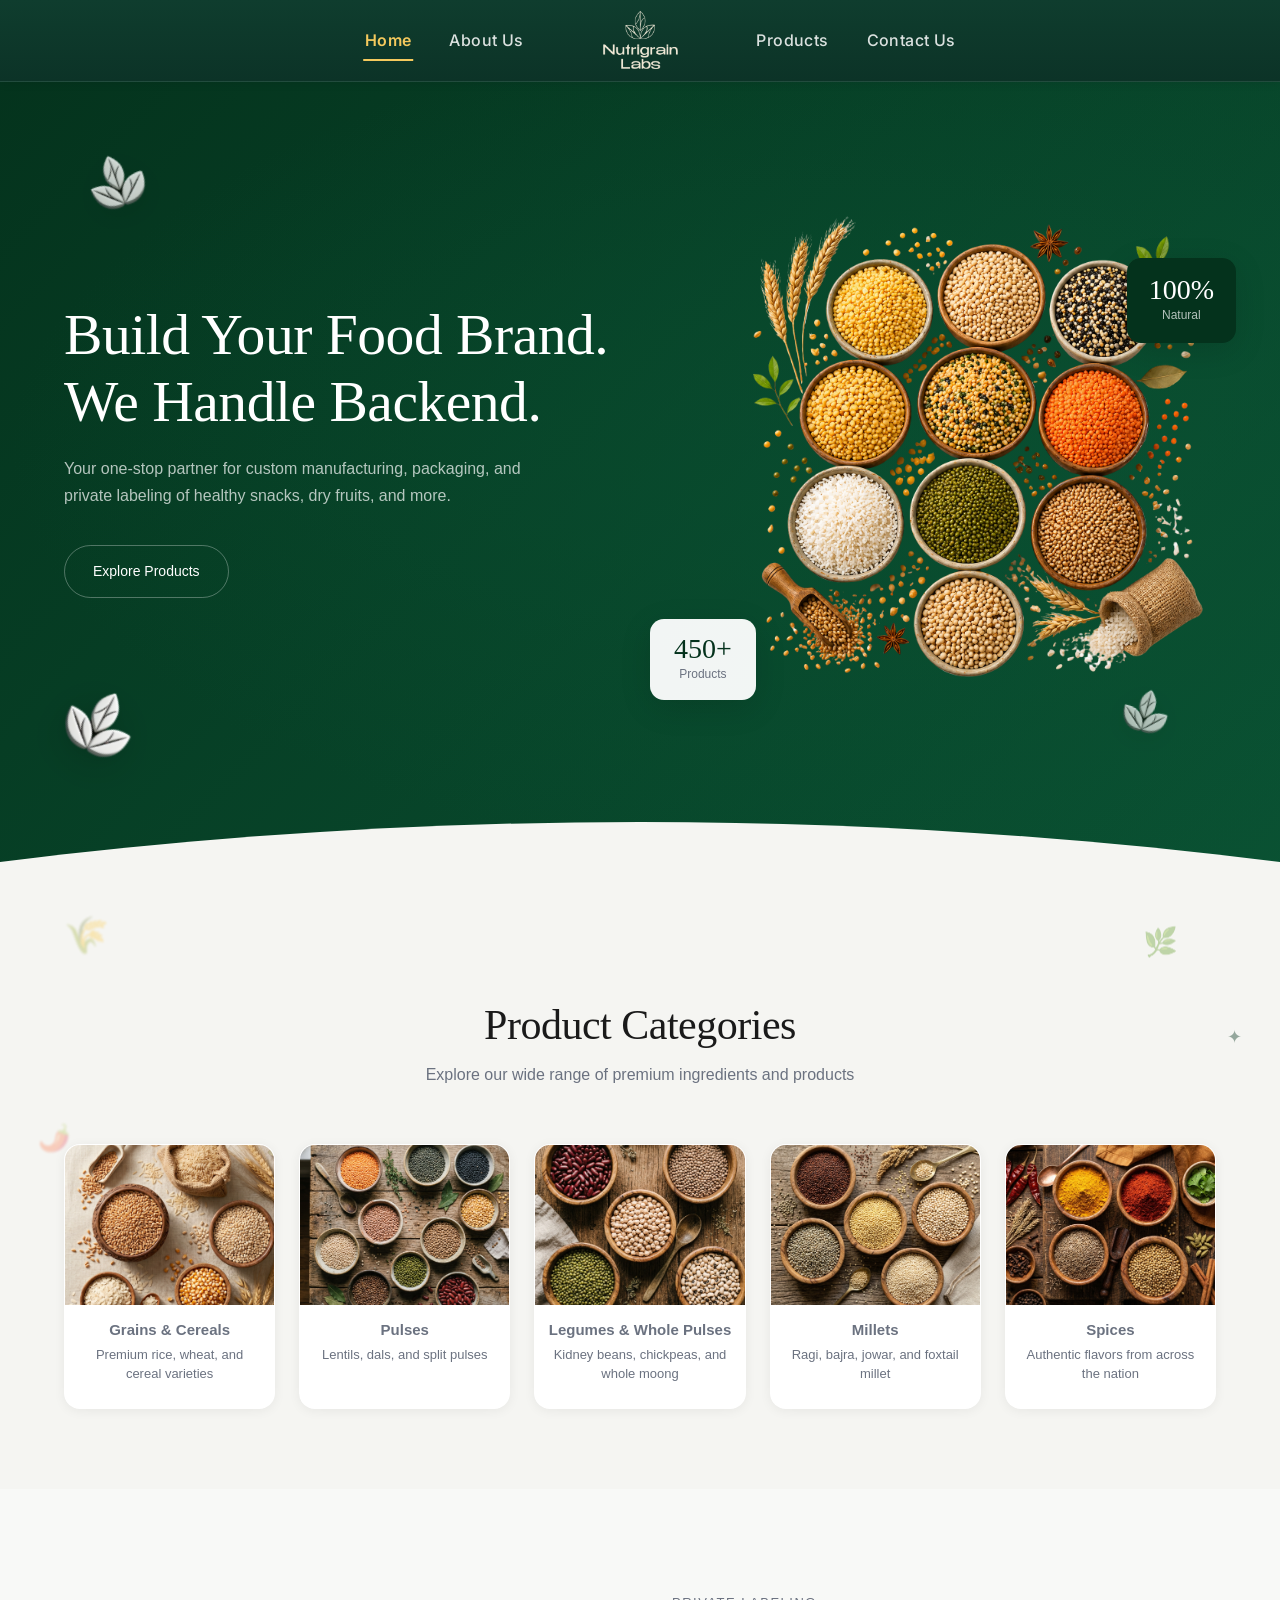
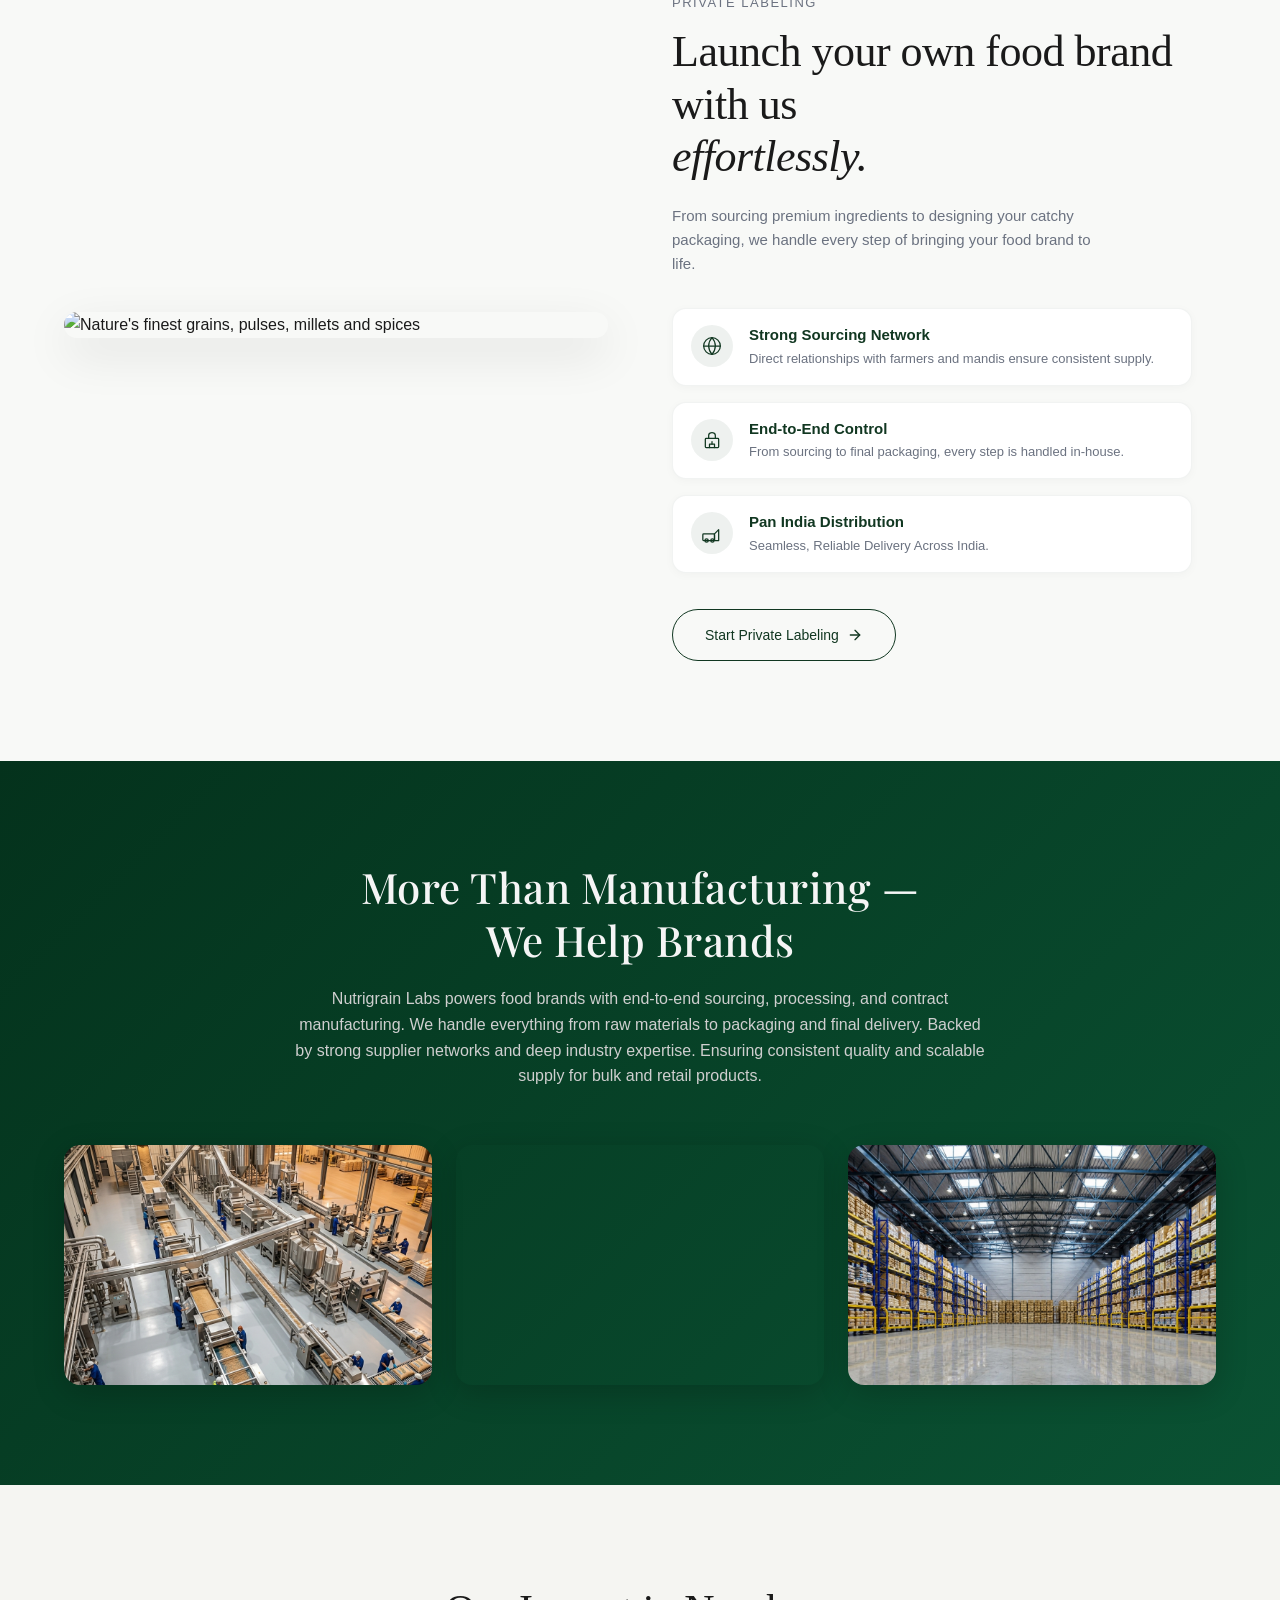
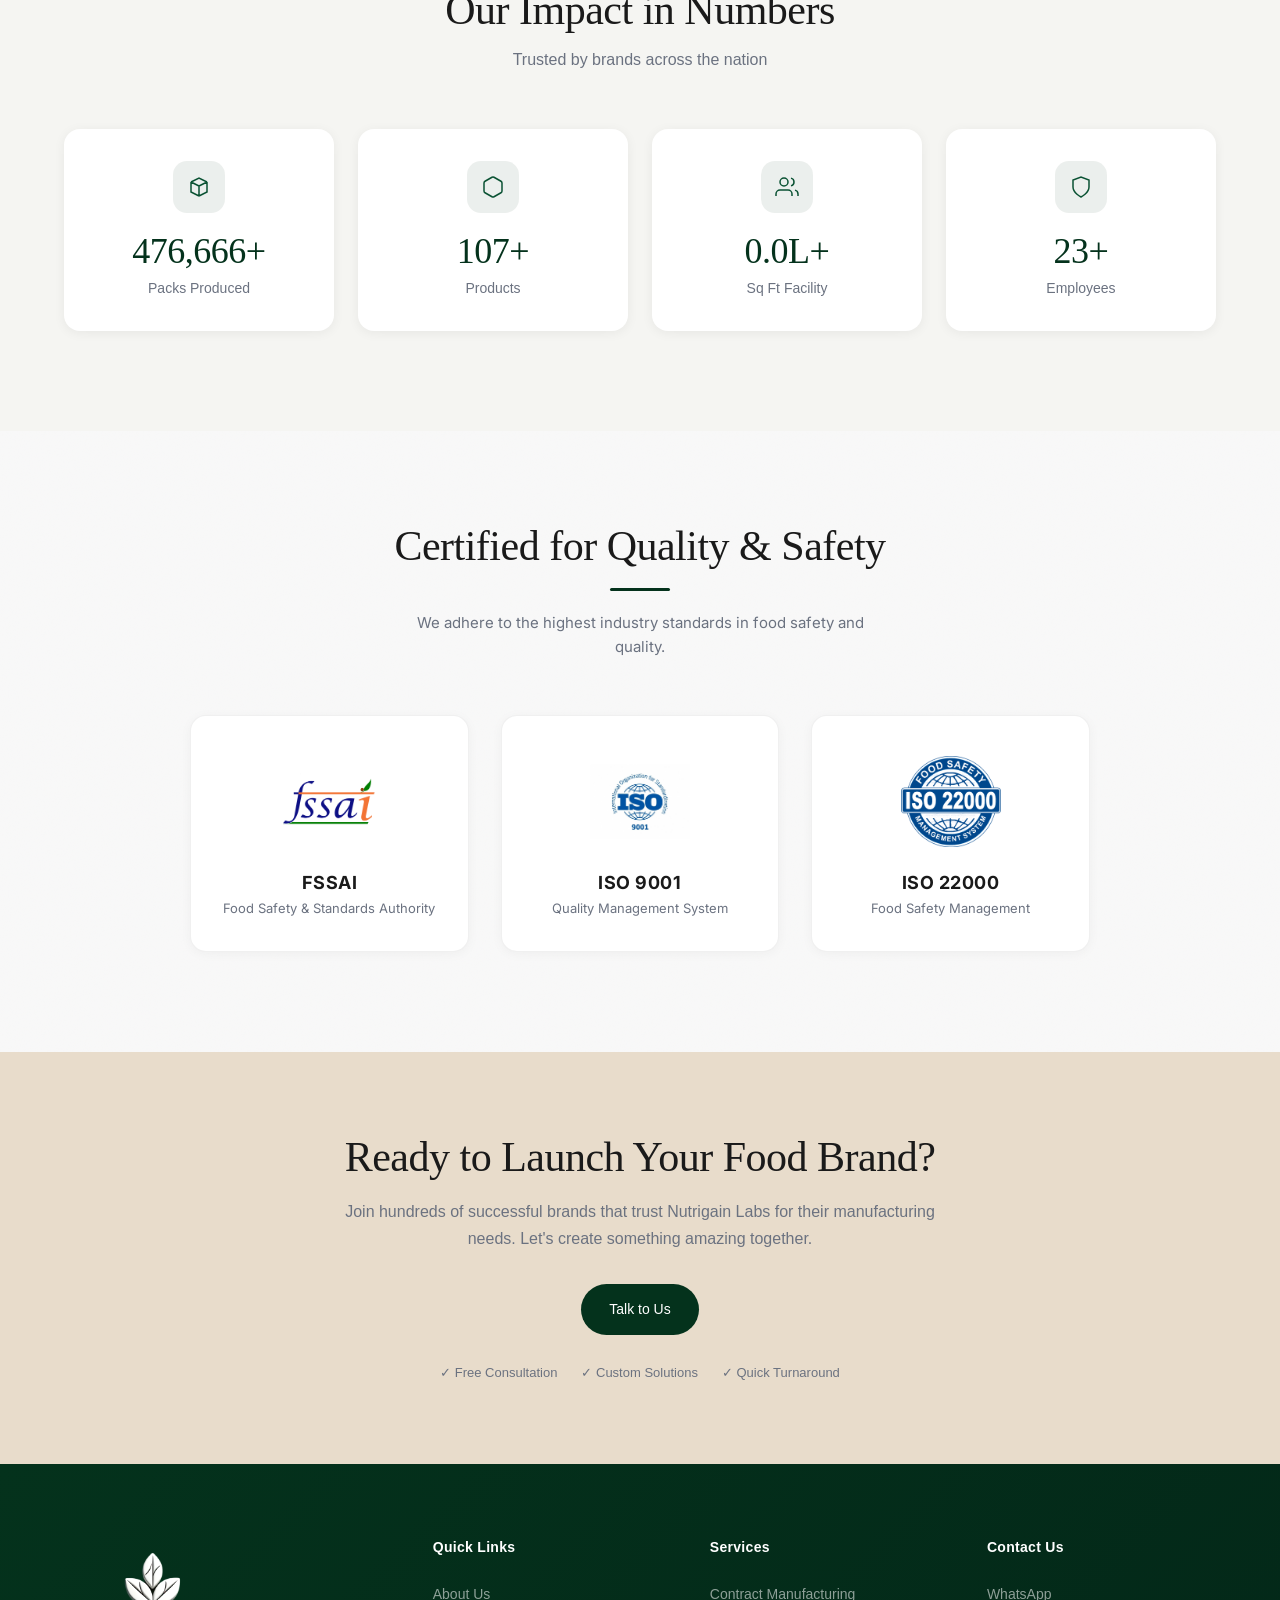
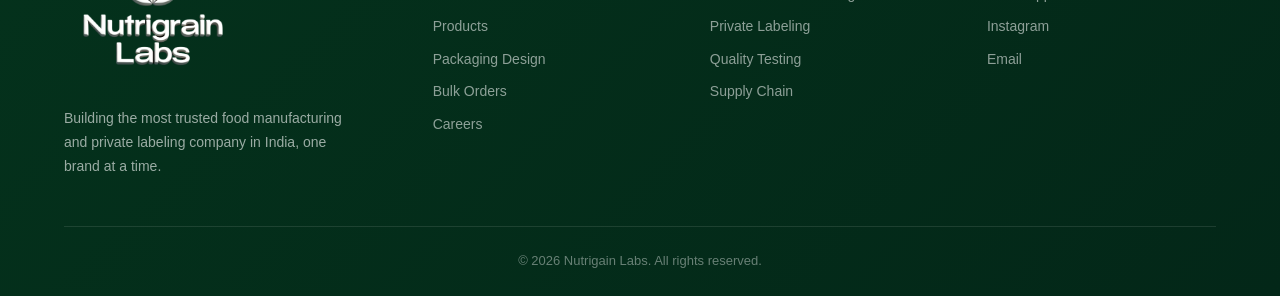
==== index.html @ 9b0182fe "dasdasfsdfs dsafsdfsdfsdfs" ====
<!DOCTYPE html>
<html lang="en">

<head>
  <meta charset="UTF-8" />
  <meta name="viewport" content="width=device-width, initial-scale=1.0" />
  <title>Nutrigain Labs — Build Your Food Brand</title>
  <meta name="description"
    content="Nutrigain Labs offers custom manufacturing, packaging, and private labeling of healthy snacks, dry fruits, and more. Build your food brand with us." />
  <link rel="stylesheet" href="index.css" />
  <link rel="preconnect" href="https://fonts.googleapis.com" />
  <link rel="preconnect" href="https://fonts.gstatic.com" crossorigin />
  <link href="https://fonts.googleapis.com/css2?family=Inter:wght@400;500;600;700;800&display=swap" rel="stylesheet" />
  <link href="https://fonts.googleapis.com/css2?family=Playfair+Display:wght@400;500;600;700&display=swap"
    rel="stylesheet" />
  <link rel="icon"
    href="data:image/svg+xml,<svg xmlns='http://www.w3.org/2000/svg' viewBox='0 0 100 100'><text y='.9em' font-size='90'>🌿</text></svg>" />
</head>

<body>

  <!-- ===== HEADER ===== -->
  <header class="header" id="header">
    <div class="header-inner">
      <nav class="nav-left" id="navLeft">
        <a href="index.html" class="active">Home</a>
        <a href="about.html">About Us</a>
      </nav>

      <a href="index.html" class="header-logo" id="headerLogo">
        <img src="images/header-logo.png" alt="Nutrigrain Labs" class="header-logo-img" />
      </a>

      <nav class="nav-right" id="navRight">
        <a href="products.html">Products</a>
        <a href="contact.html">Contact Us</a>
      </nav>

      <div class="hamburger" id="hamburger">
        <span></span>
        <span></span>
        <span></span>
      </div>
    </div>

    <!-- Mobile slide-out menu -->
    <nav class="nav-mobile" id="navMobile">
      <a href="index.html" class="active">Home</a>
      <a href="about.html">About Us</a>
      <a href="products.html">Products</a>
      <a href="contact.html">Contact Us</a>
    </nav>
    <div class="nav-overlay" id="navOverlay"></div>
  </header>

  <!-- ===== HERO ===== -->
  <section class="hero" id="hero">
    <div class="hero-bg"></div>

    <!-- Decorative floating 3-leaf accents (parallax + interactive) -->
    <div class="hero-leaf hero-leaf--tl" id="heroLeafTL" data-parallax-x="0.04" data-parallax-y="0.06">
      <img src="images/leaf-accent.png" alt="" aria-hidden="true" draggable="false" />
    </div>
    <div class="hero-leaf hero-leaf--tr" id="heroLeafTR" data-parallax-x="-0.05" data-parallax-y="0.08">
      <img src="images/leaf-accent.png" alt="" aria-hidden="true" draggable="false" />
    </div>
    <div class="hero-leaf hero-leaf--br" id="heroLeafBR" data-parallax-x="-0.03" data-parallax-y="-0.04">
      <img src="images/leaf-accent.png" alt="" aria-hidden="true" draggable="false" />
    </div>
    <div class="container">
      <div class="hero-content">

        <h1 class="anim-fade-up anim-delay-1">Build Your Food Brand. We Handle Backend.</h1>
        <p class="hero-text anim-fade-up anim-delay-2">Your one-stop partner for custom manufacturing, packaging, and
          private labeling of healthy snacks, dry fruits, and more.</p>
        <div class="hero-buttons anim-fade-up anim-delay-3">
          <a href="products.html" class="btn-secondary">Explore Products</a>
        </div>
      </div>
      <div class="hero-visual anim-slide-right">
        <div class="hero-image-wrapper">
          <img src="images/herosection.png" alt="Premium almonds and nuts in a rustic bowl" />
        </div>
        <div class="hero-floating-badge badge-products">
          <span class="badge-number">450+</span>
          <span class="badge-label">Products</span>
        </div>
        <div class="hero-floating-badge badge-natural">
          <span class="badge-percent">100%</span>
          <span class="badge-label">Natural</span>
        </div>
      </div>
    </div>
    <div class="hero-curve">
      <svg viewBox="0 0 1440 120" fill="none" xmlns="http://www.w3.org/2000/svg" preserveAspectRatio="none">
        <path d="M0 120L0 60C240 20 480 0 720 0C960 0 1200 20 1440 60L1440 120Z" fill="#F5F5F2" />
      </svg>
    </div>
  </section>

  <!-- ===== PRODUCT CATEGORIES ===== -->
  <section class="categories" id="categories">
    <!-- Floating food elements for parallax -->
    <div class="cat-float cat-float-1" data-speed="0.3">🌾</div>
    <div class="cat-float cat-float-2" data-speed="0.5">🌿</div>
    <div class="cat-float cat-float-3" data-speed="0.35">🌶️</div>
    <div class="cat-float cat-float-4" data-speed="0.45">🥜</div>
    <div class="cat-float cat-float-5" data-speed="0.3">🫘</div>
    <div class="cat-float cat-float-6" data-speed="0.5">🍂</div>
    <div class="cat-float cat-float-7" data-speed="0.4">✦</div>
    <div class="cat-float cat-float-8" data-speed="0.35">🌰</div>

    <div class="container">
      <div class="section-header">
        <h2 class="section-title reveal">Product Categories</h2>
        <p class="section-subtitle reveal reveal-delay-1">Explore our wide range of premium ingredients and products</p>
      </div>
      <div class="categories-grid-wrapper">
        <div class="categories-grid">
          <div class="category-card reveal">
            <div class="category-img">
              <img src="images/cat-grains.png" alt="Grains and Cereals" />
            </div>
            <h3>Grains &amp; Cereals</h3>
            <p>Premium rice, wheat, and cereal varieties</p>
          </div>
          <div class="category-card reveal reveal-delay-1">
            <div class="category-img">
              <img src="images/cat-pulses.png" alt="Pulses" />
            </div>
            <h3>Pulses</h3>
            <p>Lentils, dals, and split pulses</p>
          </div>
          <div class="category-card reveal reveal-delay-2">
            <div class="category-img">
              <img src="images/cat-legumes.png" alt="Legumes and Whole Pulses" />
            </div>
            <h3>Legumes &amp; Whole Pulses</h3>
            <p>Kidney beans, chickpeas, and whole moong</p>
          </div>
          <div class="category-card reveal reveal-delay-3">
            <div class="category-img">
              <img src="images/cat-millets.png" alt="Millets" />
            </div>
            <h3>Millets</h3>
            <p>Ragi, bajra, jowar, and foxtail millet</p>
          </div>
          <div class="category-card reveal reveal-delay-4">
            <div class="category-img">
              <img src="images/cat-spices.png" alt="Spices" />
            </div>
            <h3>Spices</h3>
            <p>Authentic flavors from across the nation</p>
          </div>
        </div>
      </div>
    </div>
  </section>

  <!-- ===== SOLUTIONS — SPLIT LAYOUT ===== -->
  <section class="solutions" id="solutions">
    <div class="container">
      <div class="sol-split">
        <!-- Left: Image -->
        <div class="sol-visual reveal-left">
          <div class="sol-image-wrapper">
            <img src="images/multipackaging.png" alt="Nature's finest grains, pulses, millets and spices" />
          </div>
        </div>

        <!-- Right: Features -->
        <div class="sol-content reveal-right">
          <span class="section-label">Private Labeling</span>
          <h2 class="section-title-dark">Launch your own food brand with us<br><em>effortlessly.</em></h2>
          <p class="sol-subtitle">From sourcing premium ingredients to designing your catchy packaging, we handle
            every step of bringing your food brand to life.</p>

          <div class="sol-features">
            <div class="sol-feature">
              <div class="sol-feature-icon">
                <svg viewBox="0 0 24 24" fill="none" stroke="currentColor" stroke-width="1.5" stroke-linecap="round"
                  stroke-linejoin="round">
                  <path d="M12 22c5.523 0 10-4.477 10-10S17.523 2 12 2 2 6.477 2 12s4.477 10 10 10z" />
                  <path d="M2 12h20" />
                  <path
                    d="M12 2a15.3 15.3 0 0 1 4 10 15.3 15.3 0 0 1-4 10 15.3 15.3 0 0 1-4-10 15.3 15.3 0 0 1 4-10z" />
                </svg>
              </div>
              <div class="sol-feature-text">
                <h3>Strong Sourcing Network</h3>
                <p>Direct relationships with farmers and mandis ensure consistent supply.</p>
              </div>
            </div>

            <div class="sol-feature">
              <div class="sol-feature-icon">
                <svg viewBox="0 0 24 24" fill="none" stroke="currentColor" stroke-width="1.5" stroke-linecap="round"
                  stroke-linejoin="round">
                  <rect x="4" y="10" width="16" height="11" rx="1" />
                  <path d="M8 10V7a4 4 0 0 1 8 0v3" />
                  <path d="M9 21v-4h6v4" />
                  <line x1="12" y1="14" x2="12" y2="17" />
                </svg>
              </div>
              <div class="sol-feature-text">
                <h3>End-to-End Control</h3>
                <p>From sourcing to final packaging, every step is handled in-house.</p>
              </div>
            </div>

            <div class="sol-feature">
              <div class="sol-feature-icon">
                <svg viewBox="0 0 24 24" fill="none" stroke="currentColor" stroke-width="1.5" stroke-linecap="round"
                  stroke-linejoin="round">
                  <rect x="1" y="13" width="14" height="8" rx="1" />
                  <polygon points="15 13 20 8 20 21 15 21 15 13" />
                  <circle cx="5.5" cy="21" r="2" />
                  <circle cx="12.5" cy="21" r="2" />
                </svg>
              </div>
              <div class="sol-feature-text">
                <h3>Pan India Distribution</h3>
                <p>Seamless, Reliable Delivery Across India.</p>
              </div>
            </div>
          </div>

          <a href="contact.html" class="btn-solutions">
            Start Private Labeling
            <svg viewBox="0 0 24 24" fill="none" stroke="currentColor" stroke-width="2" stroke-linecap="round"
              stroke-linejoin="round">
              <path d="M5 12h14" />
              <path d="m12 5 7 7-7 7" />
            </svg>
          </a>
        </div>
      </div>
    </div>
  </section>


  <!-- ===== BRAND SECTION (DARK GREEN) ===== -->
  <section class="brand-section" id="brand">
    <div class="container">
      <div class="brand-header reveal">
        <h2>More Than Manufacturing —<br>We Help Brands</h2>
        <p>Nutrigrain Labs powers food brands with end-to-end sourcing, processing, and contract manufacturing.
          We handle everything from raw materials to packaging and final delivery.
          Backed by strong supplier networks and deep industry expertise.
          Ensuring consistent quality and scalable supply for bulk and retail products.
        </p>
      </div>
      <div class="brand-strips">
        <div class="brand-strip brand-strip-1 reveal">
          <img src="images/brand-1.png" alt="Food manufacturing facility" />
        </div>
        <div class="brand-strip brand-strip-2 reveal">
          <video src="images/hands.mp4" autoplay loop muted playsinline></video>
        </div>
        <div class="brand-strip brand-strip-3 reveal">
          <img src="images/brand-3.jpg" alt="Large-scale warehouse and distribution facility" />
        </div>
      </div>
    </div>
  </section>

  <!-- ===== STATS SECTION ===== -->
  <section class="stats" id="stats">
    <div class="container">
      <div class="section-header">
        <h2 class="section-title reveal">Our Impact in Numbers</h2>
        <p class="section-subtitle reveal reveal-delay-1">Trusted by brands across the nation</p>
      </div>
      <div class="stats-grid">
        <div class="stat-card reveal">
          <div class="stat-icon">
            <svg viewBox="0 0 24 24" fill="none" stroke="currentColor" stroke-width="1.5">
              <path d="M20 7l-8-4-8 4m16 0l-8 4m8-4v10l-8 4m0-10L4 7m8 4v10M4 7v10l8 4" />
            </svg>
          </div>
          <div class="stat-number" data-target="866666" data-suffix="+">0</div>
          <div class="stat-label">Packs Produced</div>
        </div>
        <div class="stat-card reveal reveal-delay-1">
          <div class="stat-icon">
            <svg viewBox="0 0 24 24" fill="none" stroke="currentColor" stroke-width="1.5">
              <path
                d="M21 16V8a2 2 0 0 0-1-1.73l-7-4a2 2 0 0 0-2 0l-7 4A2 2 0 0 0 3 8v8a2 2 0 0 0 1 1.73l7 4a2 2 0 0 0 2 0l7-4A2 2 0 0 0 21 16z" />
            </svg>
          </div>
          <div class="stat-number" data-target="195" data-suffix="+">0</div>
          <div class="stat-label">Products</div>
        </div>
        <div class="stat-card reveal reveal-delay-2">
          <div class="stat-icon">
            <svg viewBox="0 0 24 24" fill="none" stroke="currentColor" stroke-width="1.5">
              <path d="M17 21v-2a4 4 0 0 0-4-4H5a4 4 0 0 0-4 4v2" />
              <circle cx="9" cy="7" r="4" />
              <path d="M23 21v-2a4 4 0 0 0-3-3.87" />
              <path d="M16 3.13a4 4 0 0 1 0 7.75" />
            </svg>
          </div>
          <div class="stat-number" data-target="0" data-text="0.0L+">0.0L+</div>
          <div class="stat-label">Sq Ft Facility</div>
        </div>
        <div class="stat-card reveal reveal-delay-3">
          <div class="stat-icon">
            <svg viewBox="0 0 24 24" fill="none" stroke="currentColor" stroke-width="1.5">
              <path d="M12 22s8-4 8-10V5l-8-3-8 3v7c0 6 8 10 8 10z" />
            </svg>
          </div>
          <div class="stat-number" data-target="43" data-suffix="+">0</div>
          <div class="stat-label">Employees</div>
        </div>
      </div>
    </div>
  </section>

  <!-- ===== CERTIFICATIONS ===== -->
  <section class="certifications" id="certifications">
    <div class="container">
      <div class="section-header">
        <h2 class="cert-title reveal">Certified for Quality &amp; Safety</h2>
        <div class="cert-divider reveal reveal-delay-1"></div>
        <p class="cert-subtitle reveal reveal-delay-1">We adhere to the highest industry standards in food safety and
          quality.</p>
      </div>
      <div class="cert-grid reveal reveal-delay-2">

        <!-- FSSAI -->
        <div class="cert-card">
          <div class="cert-icon">
            <img src="images/cert-fssai.png" alt="FSSAI Certified" />
          </div>
          <h3 class="cert-name">FSSAI</h3>
          <p class="cert-label">Food Safety &amp; Standards Authority</p>
        </div>

        <!-- ISO 9001 -->
        <div class="cert-card">
          <div class="cert-icon">
            <img src="images/cert-iso9001.jpg" alt="ISO 9001 Certified" />
          </div>
          <h3 class="cert-name">ISO 9001</h3>
          <p class="cert-label">Quality Management System</p>
        </div>

        <!-- ISO 22000 -->
        <div class="cert-card">
          <div class="cert-icon">
            <img src="images/cert-iso22000.png" alt="ISO 22000 Certified" />
          </div>
          <h3 class="cert-name">ISO 22000</h3>
          <p class="cert-label">Food Safety Management</p>
        </div>

      </div>
    </div>
  </section>

  <!-- ===== CTA SECTION ===== -->
  <section class="cta-section" id="cta">
    <div class="container">
      <div class="cta-content reveal">
        <h2>Ready to Launch Your Food Brand?</h2>
        <p>Join hundreds of successful brands that trust Nutrigain Labs for their manufacturing needs. Let's
          create something amazing together.</p>
        <div class="cta-buttons" style="justify-content: center;">
          <a href="contact.html" class="btn-primary-dark">Talk to Us</a>
        </div>
        <div class="cta-tags">
          <span>✓ Free Consultation</span>
          <span>✓ Custom Solutions</span>
          <span>✓ Quick Turnaround</span>
        </div>
      </div>
    </div>
  </section>

  <!-- ===== FOOTER ===== -->
  <footer class="footer">
    <div class="container">
      <div class="footer-grid">
        <div class="footer-brand">
          <a href="index.html" class="logo footer-logo">
            <img src="images/footer-logo.png" alt="Nutrigrain Labs" class="footer-logo-img" />
          </a>
          <p class="footer-desc">Building the most trusted food manufacturing and private labeling company in India, one
            brand at a time.</p>
        </div>
        <div class="footer-col">
          <h4>Quick Links</h4>
          <a href="index.html">About Us</a>
          <a href="products.html">Products</a>
          <a href="contact.html">Packaging Design</a>
          <a href="contact.html">Bulk Orders</a>
          <a href="contact.html">Careers</a>
        </div>
        <div class="footer-col">
          <h4>Services</h4>
          <a href="products.html">Contract Manufacturing</a>
          <a href="products.html">Private Labeling</a>
          <a href="products.html">Quality Testing</a>
          <a href="products.html">Supply Chain</a>
        </div>
        <div class="footer-col">
          <h4>Contact Us</h4>
          <a href="https://wa.me/919950895333" target="_blank">WhatsApp</a>
          <a href="https://instagram.com" target="_blank">Instagram</a>
          <a href="mailto:info@nutrigainlabs.com">Email</a>
        </div>
      </div>
      <div class="footer-bottom">
        <p>&copy; 2026 Nutrigain Labs. All rights reserved.</p>
      </div>
    </div>
  </footer>

  <script src="main.js"></script>
</body>

</html>
---- index.css ----
/* ═══════════════════════════════════════════════════════════
   NUTRIGAIN LABS — Pixel-Perfect UI Replication
   Dark Green Theme · Palatino + Avenir Typography
   ═══════════════════════════════════════════════════════════ */

/* ── CSS Variables ── */
:root {
  /* Colors (LOCKED) */
  --dark-green-1: #04321C;
  --dark-green-2: #0A5233;
  --light-bg: #F5F5F2;
  --beige: #E8DCCB;
  --white: #FFFFFF;
  --text-dark: #1A1A1A;
  --text-muted: #6B7280;
  --text-white: #FFFFFF;

  /* Typography */
  --font-heading: 'Palatino Linotype', 'Palatino', 'Book Antiqua', 'Georgia', serif;
  --font-body: 'Avenir', 'Avenir Next', 'Segoe UI', 'Helvetica Neue', sans-serif;

  /* Layout */
  --container-width: 1200px;
  --section-padding: 100px 0;

  /* Shadows */
  --shadow-card: 0 2px 12px rgba(0, 0, 0, 0.06);
  --shadow-card-hover: 0 12px 36px rgba(0, 0, 0, 0.1);

  /* Transitions */
  --ease: cubic-bezier(0.4, 0, 0.2, 1);
  --duration: 0.6s;
}

/* ── Reset ── */
*,
*::before,
*::after {
  margin: 0;
  padding: 0;
  box-sizing: border-box;
}

html {
  scroll-behavior: smooth;
  scroll-padding-top: 80px;
}

body {
  font-family: var(--font-body);
  font-size: 16px;
  line-height: 1.6;
  color: var(--text-dark);
  background: var(--white);
  -webkit-font-smoothing: antialiased;
  -moz-osx-font-smoothing: grayscale;
  overflow-x: hidden;
}

img {
  max-width: 100%;
  height: auto;
  display: block;
}

a {
  text-decoration: none;
  color: inherit;
}

ul,
ol {
  list-style: none;
}

/* ── Container ── */
.container {
  max-width: var(--container-width);
  margin: 0 auto;
  padding: 0 24px;
  width: 100%;
}

/* ── Typography ── */
h1,
h2,
h3 {
  font-family: var(--font-heading);
  font-weight: 400;
  line-height: 1.2;
  letter-spacing: -0.5px;
  color: var(--text-dark);
}

h1 {
  font-size: clamp(40px, 5vw, 60px);
}

h2 {
  font-size: clamp(30px, 3.5vw, 42px);
}

h3 {
  font-size: clamp(20px, 2vw, 26px);
}

p {
  font-family: var(--font-body);
  line-height: 1.6;
}

/* ── Section Shared ── */
.section-header {
  text-align: center;
  margin-bottom: 56px;
}

.section-title {
  font-family: var(--font-heading);
  font-weight: 400;
  font-size: clamp(30px, 3.5vw, 42px);
  color: var(--text-dark);
  letter-spacing: -0.5px;
  line-height: 1.2;
  margin-bottom: 12px;
}

.section-subtitle {
  font-family: var(--font-body);
  font-size: 16px;
  color: var(--text-muted);
  max-width: 560px;
  margin: 0 auto;
  line-height: 1.6;
}

.section-label {
  display: inline-block;
  font-family: var(--font-body);
  font-size: 13px;
  font-weight: 500;
  letter-spacing: 1.5px;
  text-transform: uppercase;
  color: var(--text-muted);
  margin-bottom: 12px;
}

/* ═══════════════════════════════════════════════════════════
   HEADER / NAVIGATION — Solid Dark Green, Premium, Consistent
   ═══════════════════════════════════════════════════════════ */
.header {
  position: fixed;
  top: 0;
  left: 0;
  width: 100%;
  z-index: 1000;
  padding: 0;
  background: linear-gradient(180deg, #0f3d2e 0%, #0c3327 100%);
  border-bottom: 1px solid rgba(255, 255, 255, 0.08);
  box-shadow: 0 2px 8px rgba(0, 0, 0, 0.08);
  border-radius: 0;
  opacity: 1;
  transition: background 0.4s ease, box-shadow 0.4s ease, border-color 0.4s ease;
}

/* ── Inner layout: left-nav | logo | right-nav ── */
.header-inner {
  max-width: 1320px;
  margin: 0 auto;
  padding: 0 48px;
  display: flex;
  align-items: center;
  justify-content: center;
  height: 81px;
  position: relative;
}

/* ── Left + Right nav groups ── */
.nav-left,
.nav-right {
  display: flex;
  align-items: center;
  gap: 2px;
  flex: 1;
}

.nav-left {
  justify-content: flex-end;
  padding-right: 40px;
}

.nav-right {
  justify-content: flex-start;
  padding-left: 40px;
}

.nav-left a,
.nav-right a {
  font-family: 'Inter', var(--font-body);
  font-size: 16px;
  font-weight: 500;
  letter-spacing: 0.4px;
  color: rgba(255, 255, 255, 0.85);
  padding: 8px 18px;
  border-radius: 0;
  transition: color 0.3s ease;
  position: relative;
  text-decoration: none;
  white-space: nowrap;
}

/* Underline animation on hover */
.nav-left a::after,
.nav-right a::after {
  content: '';
  position: absolute;
  bottom: 0;
  left: 50%;
  transform: translateX(-50%) scaleX(0);
  width: 60%;
  height: 2px;
  background: rgba(255, 255, 255, 0.7);
  border-radius: 0;
  transition: transform 0.3s ease;
}

.nav-left a:hover::after,
.nav-right a:hover::after {
  transform: translateX(-50%) scaleX(1);
}

.nav-left a:hover,
.nav-right a:hover {
  color: #FFFFFF;
}

/* Active state — gold accent */
.nav-left a.active,
.nav-right a.active {
  color: #f4c95d;
  font-weight: 600;
}

.nav-left a.active::after,
.nav-right a.active::after {
  transform: translateX(-50%) scaleX(1);
  background: #f4c95d;
}

/* ── Center Logo ── */
.header-logo {
  display: flex;
  align-items: center;
  text-decoration: none;
  flex-shrink: 0;
  padding: 4px 16px;
  transition: opacity 0.3s ease;
  z-index: 1001;
}

.header-logo:hover {
  opacity: 0.85;
}

.header-logo-img {
  height: 70px;
  width: auto;
  display: block;
  object-fit: contain;
}

/* ── Scrolled header — slightly deeper, more shadow ── */
.header.scrolled {
  background: linear-gradient(180deg, #0c3327 0%, #092b20 100%);
  border-bottom-color: rgba(255, 255, 255, 0.06);
  box-shadow: 0 2px 12px rgba(0, 0, 0, 0.15);
}

/* ── Hamburger (mobile only) ── */
.hamburger {
  display: none;
  flex-direction: column;
  gap: 5px;
  cursor: pointer;
  z-index: 1002;
  padding: 6px;
  position: absolute;
  right: 24px;
  top: 50%;
  transform: translateY(-50%);
}

.hamburger span {
  display: block;
  width: 24px;
  height: 2px;
  background: #FFFFFF;
  border-radius: 0;
  transition: all 0.35s var(--ease);
}

.hamburger.active span:nth-child(1) {
  transform: rotate(45deg) translate(5px, 5px);
}

.hamburger.active span:nth-child(2) {
  opacity: 0;
}

.hamburger.active span:nth-child(3) {
  transform: rotate(-45deg) translate(5px, -5px);
}

/* ── Mobile slide-out menu — solid dark green ── */
.nav-mobile {
  display: none;
  position: fixed;
  top: 0;
  right: -300px;
  width: 280px;
  height: 100vh;
  background: #0f3d2e;
  border-left: 1px solid rgba(255, 255, 255, 0.1);
  flex-direction: column;
  justify-content: center;
  gap: 4px;
  padding: 32px 24px;
  transition: right 0.4s var(--ease);
  z-index: 1001;
  border-radius: 0;
}

.nav-mobile.active {
  right: 0;
}

.nav-mobile a {
  font-family: 'Inter', var(--font-body);
  font-size: 16px;
  font-weight: 500;
  color: rgba(255, 255, 255, 0.85);
  padding: 14px 20px;
  border-radius: 0;
  text-align: left;
  text-decoration: none;
  transition: color 0.3s ease, background 0.3s ease;
  border-bottom: 1px solid rgba(255, 255, 255, 0.08);
}

.nav-mobile a:last-child {
  border-bottom: none;
}

.nav-mobile a:hover {
  color: #FFFFFF;
  background: rgba(255, 255, 255, 0.05);
}

.nav-mobile a.active {
  color: #f4c95d;
}

/* ── Overlay ── */
.nav-overlay {
  display: none;
  position: fixed;
  inset: 0;
  background: rgba(0, 0, 0, 0.4);
  backdrop-filter: blur(4px);
  z-index: 999;
  opacity: 0;
  transition: opacity 0.35s var(--ease);
}

.nav-overlay.active {
  display: block;
  opacity: 1;
}

/* ═══════════════════════════════════════════════════════════
   HERO SECTION
   ═══════════════════════════════════════════════════════════ */
.hero {
  position: relative;
  min-height: 100vh;
  display: flex;
  align-items: center;
  overflow: hidden;
  padding-top: 80px;
  padding-bottom: 80px;
}

.hero-bg {
  position: absolute;
  inset: 0;
  background: linear-gradient(135deg, var(--dark-green-1) 0%, var(--dark-green-2) 100%);
  z-index: 0;
}

.hero-bg::after {
  content: '';
  position: absolute;
  inset: 0;
  background: radial-gradient(ellipse at 80% 50%, rgba(10, 82, 51, 0.6) 0%, transparent 70%);
}

.hero .container {
  display: grid;
  grid-template-columns: 1fr 1fr;
  gap: 60px;
  align-items: center;
  position: relative;
  z-index: 2;
}

.hero-content {
  max-width: 560px;
}

/* ── Hero Paint Stroke Label ── */
.hero-typing {
  margin-bottom: 28px;
  display: inline-block;
  position: relative;
  transform: rotate(-1.5deg);
  transform-origin: left center;
}

.typing-text {
  display: inline-block;
  font-family: 'Inter', var(--font-body);
  font-size: 18px;
  font-weight: 600;
  letter-spacing: 0.4px;
  color: rgba(255, 255, 255, 0);
  white-space: nowrap;
  padding: 7px 16px;
  position: relative;
  z-index: 1;
  animation: textReveal 0.4s ease 1.1s forwards;
  text-shadow: none;
}

/* Brush stroke background — sweeps in from left */
.typing-text::before {
  content: '';
  position: absolute;
  top: 0;
  left: 0;
  width: 100%;
  height: 100%;
  background: rgba(255, 255, 255, 0.9);
  z-index: -1;
  transform-origin: left center;
  transform: scaleX(0);
  animation: brushStroke 0.7s cubic-bezier(0.22, 1, 0.36, 1) 0.5s forwards;
  clip-path: polygon(0% 15%, 1.5% 2%, 6% 6%, 12% 0%, 20% 5%, 28% 1%, 36% 4%, 44% 0%, 52% 5%, 60% 1%, 68% 4%, 76% 0%, 84% 3%, 92% 0%, 97% 2%, 100% 10%,
      100% 18%, 99% 30%, 100% 45%, 99% 60%, 100% 75%, 99% 85%, 100% 92%, 98% 100%,
      93% 97%, 86% 100%, 78% 95%, 70% 100%, 62% 96%, 54% 100%, 46% 95%, 38% 100%, 30% 96%, 22% 100%, 14% 96%, 7% 100%, 2% 97%, 0% 90%,
      1% 75%, 0% 58%, 1% 42%, 0% 28%);
  filter: blur(0.4px);
}

/* Subtle grain overlay for painted realism */
.typing-text::after {
  content: '';
  position: absolute;
  inset: 0;
  z-index: -1;
  background-image: url("data:image/svg+xml,%3Csvg viewBox='0 0 256 256' xmlns='http://www.w3.org/2000/svg'%3E%3Cfilter id='n'%3E%3CfeTurbulence type='fractalNoise' baseFrequency='0.85' numOctaves='4' stitchTiles='stitch'/%3E%3C/filter%3E%3Crect width='100%25' height='100%25' filter='url(%23n)' opacity='0.04'/%3E%3C/svg%3E");
  background-size: 128px 128px;
  opacity: 0;
  mix-blend-mode: overlay;
  pointer-events: none;
  animation: grainFade 0.3s ease 1.1s forwards;
}

/* Brush sweeps in from left */
@keyframes brushStroke {
  0% {
    transform: scaleX(0);
  }

  100% {
    transform: scaleX(1);
  }
}

/* Text appears after brush lands */
@keyframes textReveal {
  0% {
    color: rgba(110, 65, 44, 0);
  }

  100% {
    color: #6e412c;
  }
}

/* Grain fades in with text */
@keyframes grainFade {
  0% {
    opacity: 0;
  }

  100% {
    opacity: 0.5;
  }
}

.hero h1 {
  font-family: var(--font-heading);
  font-size: clamp(38px, 4.5vw, 58px);
  font-weight: 400;
  line-height: 1.15;
  color: var(--text-white);
  margin-bottom: 20px;
  letter-spacing: -0.5px;
}

.hero-text {
  font-family: var(--font-body);
  font-size: 16px;
  line-height: 1.7;
  color: rgba(255, 255, 255, 0.7);
  margin-bottom: 36px;
  max-width: 460px;
}

.hero-buttons {
  display: flex;
  gap: 14px;
  flex-wrap: wrap;
}

/* Buttons */
.btn-primary {
  display: inline-flex;
  align-items: center;
  gap: 8px;
  padding: 14px 28px;
  background: var(--dark-green-2);
  color: var(--text-white);
  font-family: var(--font-body);
  font-size: 14px;
  font-weight: 500;
  border-radius: 999px;
  border: 1px solid rgba(255, 255, 255, 0.15);
  transition: all 0.35s var(--ease);
  cursor: pointer;
}

.btn-primary:hover {
  transform: scale(1.03);
  background: #127a44;
  box-shadow: 0 8px 24px rgba(10, 82, 51, 0.3);
}

.btn-primary svg {
  width: 16px;
  height: 16px;
  transition: transform 0.3s var(--ease);
}

.btn-primary:hover svg {
  transform: translateX(3px);
}

.btn-secondary {
  display: inline-flex;
  align-items: center;
  gap: 8px;
  padding: 14px 28px;
  background: transparent;
  color: var(--text-white);
  font-family: var(--font-body);
  font-size: 14px;
  font-weight: 500;
  border: 1.5px solid rgba(255, 255, 255, 0.3);
  border-radius: 999px;
  transition: all 0.35s var(--ease);
  cursor: pointer;
}

.btn-secondary:hover {
  border-color: rgba(255, 255, 255, 0.6);
  background: rgba(255, 255, 255, 0.08);
  transform: scale(1.03);
}

/* Hero Visual */
.hero-visual {
  position: relative;
}

.hero-image-wrapper {
  position: relative;
  border-radius: 0;
  overflow: hidden;
  aspect-ratio: 1 / 1;
  max-width: 480px;
  margin-left: auto;
}

.hero-image-wrapper img {
  width: 100%;
  height: 100%;
  object-fit: cover;
}

/* Floating badges */
.hero-floating-badge {
  position: absolute;
  display: flex;
  flex-direction: column;
  align-items: center;
  justify-content: center;
  background: rgba(255, 255, 255, 0.95);
  backdrop-filter: blur(12px);
  border-radius: 14px;
  box-shadow: 0 8px 32px rgba(0, 0, 0, 0.12);
  animation: badge-bob 4s ease-in-out infinite;
}

.hero-floating-badge.badge-products {
  bottom: -10px;
  left: -20px;
  padding: 16px 24px;
  animation-delay: 0s;
}

.hero-floating-badge.badge-natural {
  top: 10%;
  right: -20px;
  padding: 18px 22px;
  animation-delay: 2s;
  background: var(--dark-green-1);
  color: var(--text-white);
}

@keyframes badge-bob {

  0%,
  100% {
    transform: translateY(0);
  }

  50% {
    transform: translateY(-10px);
  }
}

.badge-number {
  font-family: var(--font-heading);
  font-size: 28px;
  font-weight: 400;
  color: var(--dark-green-1);
  line-height: 1;
}

.badge-percent {
  font-family: var(--font-heading);
  font-size: 28px;
  font-weight: 400;
  color: var(--text-white);
  line-height: 1;
}

.badge-label {
  font-family: var(--font-body);
  font-size: 12px;
  color: var(--text-muted);
  margin-top: 2px;
}

.badge-natural .badge-label {
  color: rgba(255, 255, 255, 0.7);
}

/* ── Decorative Hero Leaf System (3 leaves) ── */
.hero-leaf {
  position: absolute;
  z-index: 2;
  pointer-events: auto;
  cursor: default;
  will-change: transform, opacity;
  opacity: 0;
  transition: transform 0.5s cubic-bezier(0.22, 1, 0.36, 1),
    filter 0.4s ease,
    opacity 0.4s ease;
}

.hero-leaf img {
  width: 100%;
  height: auto;
  display: block;
  user-select: none;
  -webkit-user-drag: none;
}

/* ── Individual Leaf Positions & Depth ── */

/* Top-Left: far depth — no blur, small */
.hero-leaf--tl {
  top: 15%;
  left: 6%;
  width: 72px;
  transform: rotate(-20deg) scale(0.9);
  filter: drop-shadow(0 6px 18px rgba(0, 0, 0, 0.12));
  animation: leafEntranceTL 1s cubic-bezier(0.22, 1, 0.36, 1) 0.6s forwards,
    leafFloatTL 5s ease-in-out 1.6s infinite;
}

/* Bottom-Left: positioned at lower-left of hero */
.hero-leaf--tr {
  top: auto;
  bottom: 16%;
  left: 5%;
  right: auto;
  width: 80px;
  transform: rotate(28deg) scale(1);
  filter: drop-shadow(0 8px 24px rgba(0, 0, 0, 0.18)) drop-shadow(0 2px 6px rgba(0, 0, 0, 0.06));
  animation: leafEntranceTR 1.2s cubic-bezier(0.22, 1, 0.36, 1) 0.9s forwards,
    leafFloatTR 6s ease-in-out 2.1s infinite;
}

/* Bottom-Right: no blur, small-medium */
.hero-leaf--br {
  bottom: 18%;
  right: 8%;
  width: 62px;
  transform: rotate(15deg) scale(0.85);
  filter: drop-shadow(0 5px 16px rgba(0, 0, 0, 0.1));
  animation: leafEntranceBR 1.4s cubic-bezier(0.22, 1, 0.36, 1) 1.2s forwards,
    leafFloatBR 5.5s ease-in-out 2.6s infinite;
}

/* ── Entrance Animations ── */
@keyframes leafEntranceTL {
  0% {
    opacity: 0;
    transform: rotate(-30deg) scale(0.5) translateY(-20px) translateX(-15px);
  }

  100% {
    opacity: 0.85;
    transform: rotate(-20deg) scale(0.9) translateY(0) translateX(0);
  }
}

@keyframes leafEntranceTR {
  0% {
    opacity: 0;
    transform: rotate(15deg) scale(0.6) translateY(-25px) translateX(10px);
  }

  100% {
    opacity: 1;
    transform: rotate(28deg) scale(1) translateY(0) translateX(0);
  }
}

@keyframes leafEntranceBR {
  0% {
    opacity: 0;
    transform: rotate(5deg) scale(0.5) translateY(20px) translateX(15px);
  }

  100% {
    opacity: 0.75;
    transform: rotate(15deg) scale(0.85) translateY(0) translateX(0);
  }
}

/* ── Floating Idle Animations (unique per leaf) ── */
@keyframes leafFloatTL {

  0%,
  100% {
    transform: rotate(-20deg) scale(0.9) translate(0, 0);
  }

  25% {
    transform: rotate(-17deg) scale(0.9) translate(2px, -6px);
  }

  50% {
    transform: rotate(-23deg) scale(0.9) translate(-1px, -3px);
  }

  75% {
    transform: rotate(-19deg) scale(0.9) translate(3px, 5px);
  }
}

@keyframes leafFloatTR {

  0%,
  100% {
    transform: rotate(28deg) scale(1) translate(0, 0);
  }

  20% {
    transform: rotate(31deg) scale(1) translate(-3px, -7px);
  }

  50% {
    transform: rotate(25deg) scale(1) translate(2px, -4px);
  }

  80% {
    transform: rotate(30deg) scale(1) translate(-2px, 5px);
  }
}

@keyframes leafFloatBR {

  0%,
  100% {
    transform: rotate(15deg) scale(0.85) translate(0, 0);
  }

  30% {
    transform: rotate(18deg) scale(0.85) translate(-3px, -5px);
  }

  60% {
    transform: rotate(12deg) scale(0.85) translate(2px, 4px);
  }

  85% {
    transform: rotate(16deg) scale(0.85) translate(-1px, -2px);
  }
}

/* ── Hover Interaction ── */
.hero-leaf:hover {
  animation-play-state: paused;
}

.hero-leaf--tl:hover {
  transform: rotate(-17deg) scale(0.95) translateY(-5px);
  filter: drop-shadow(0 12px 28px rgba(0, 0, 0, 0.18)) drop-shadow(0 0 8px rgba(255, 255, 255, 0.08));
}

.hero-leaf--tr:hover {
  transform: rotate(31deg) scale(1.05) translateY(-8px);
  filter: drop-shadow(0 16px 36px rgba(0, 0, 0, 0.22)) drop-shadow(0 0 12px rgba(255, 255, 255, 0.1));
}

.hero-leaf--br:hover {
  transform: rotate(18deg) scale(0.9) translateY(-5px);
  filter: drop-shadow(0 10px 24px rgba(0, 0, 0, 0.15)) drop-shadow(0 0 6px rgba(255, 255, 255, 0.06));
}

/* ── Scroll parallax class (JS-driven, disables CSS float) ── */
.hero-leaf.leaf-parallax {
  animation: none !important;
}

/* ── Responsive ── */
@media (max-width: 1024px) {
  .hero-leaf--tl {
    width: 56px;
    left: 4%;
    top: 18%;
  }

  .hero-leaf--tr {
    width: 75px;
    right: 10%;
    top: 14%;
  }

  .hero-leaf--br {
    width: 50px;
    right: 5%;
    bottom: 15%;
  }
}

@media (max-width: 768px) {
  .hero-leaf {
    display: none;
  }
}

/* Hero curve */
.hero-curve {
  position: absolute;
  bottom: -2px;
  left: 0;
  width: 100%;
  z-index: 3;
  line-height: 0;
}

.hero-curve svg {
  width: 100%;
  height: 80px;
}

/* ═══════════════════════════════════════════════════════════
   SOLUTIONS — SPLIT LAYOUT (Image Left + Features Right)
   ═══════════════════════════════════════════════════════════ */
.solutions {
  padding: var(--section-padding);
  background: #f8f9f7;
  position: relative;
  overflow: hidden;
}

.sol-split {
  display: grid;
  grid-template-columns: 1fr 1fr;
  gap: 64px;
  align-items: center;
}

/* ── Left: Image ── */
.sol-visual {
  position: relative;
}

.sol-image-wrapper {
  position: relative;
  border-radius: 20px;
  overflow: hidden;
  box-shadow: 0 16px 48px rgba(0, 0, 0, 0.1);
}

.sol-image-wrapper img {
  width: 100%;
  height: 100%;
  object-fit: cover;
  display: block;
}

/* ── Right: Content ── */
.sol-content {
  max-width: 520px;
}

.sol-subtitle {
  font-family: var(--font-body);
  font-size: 15px;
  color: var(--text-muted);
  line-height: 1.6;
  margin-bottom: 32px;
  max-width: 440px;
}

/* ── Feature List ── */
.sol-features {
  display: flex;
  flex-direction: column;
  gap: 16px;
  margin-bottom: 36px;
}

.sol-feature {
  display: flex;
  align-items: flex-start;
  gap: 16px;
  padding: 16px 18px;
  background: var(--white);
  border-radius: 14px;
  border: 1px solid rgba(17, 55, 33, 0.06);
  box-shadow: 0 2px 10px rgba(0, 0, 0, 0.03);
  transition: transform 0.35s var(--ease),
    box-shadow 0.35s var(--ease),
    border-color 0.35s var(--ease);
}

.sol-feature:hover {
  transform: translateY(-3px);
  box-shadow: 0 10px 28px rgba(17, 55, 33, 0.08);
  border-color: rgba(17, 55, 33, 0.14);
}

/* ── Feature Icon ── */
.sol-feature-icon {
  flex-shrink: 0;
  width: 42px;
  height: 42px;
  display: flex;
  align-items: center;
  justify-content: center;
  background: rgba(17, 55, 33, 0.07);
  border-radius: 50%;
  transition: background 0.3s var(--ease), transform 0.3s var(--ease);
}

.sol-feature:hover .sol-feature-icon {
  background: rgba(17, 55, 33, 0.12);
  transform: scale(1.06);
}

.sol-feature-icon svg {
  width: 20px;
  height: 20px;
  stroke: #113721;
}

/* ── Feature Text ── */
.sol-feature-text {
  flex: 1;
  min-width: 0;
}

.sol-feature-text h3 {
  font-family: var(--font-body);
  font-size: 15px;
  font-weight: 600;
  color: #113721;
  margin-bottom: 4px;
  line-height: 1.3;
  letter-spacing: 0;
}

.sol-feature-text p {
  font-family: var(--font-body);
  font-size: 13px;
  color: var(--text-muted);
  line-height: 1.55;
  margin: 0;
}

/* ── CTA Button ── */
.btn-solutions {
  display: inline-flex;
  align-items: center;
  gap: 8px;
  padding: 14px 32px;
  font-family: var(--font-body);
  font-size: 14px;
  font-weight: 500;
  color: #113721;
  background: transparent;
  border: 1.5px solid #113721;
  border-radius: 999px;
  cursor: pointer;
  transition: all 0.35s var(--ease);
}

.btn-solutions:hover {
  background: #113721;
  color: var(--text-white);
  transform: scale(1.03);
  box-shadow: 0 6px 20px rgba(17, 55, 33, 0.18);
}

.btn-solutions svg {
  width: 16px;
  height: 16px;
  transition: transform 0.3s var(--ease);
}

.btn-solutions:hover svg {
  transform: translateX(3px);
}

/* ═══════════════════════════════════════════════════════════
   PRODUCT CATEGORIES — Enhanced
   ═══════════════════════════════════════════════════════════ */
.categories {
  padding: 100px 0 80px;
  background: var(--light-bg);
  position: relative;
  overflow: hidden;
}

/* ── Floating food background elements ── */
.cat-float {
  position: absolute;
  font-size: 32px;
  opacity: 0.1;
  pointer-events: none;
  z-index: 0;
  transition: transform 0.1s linear;
  will-change: transform;
}

.cat-float-1 {
  top: 8%;
  left: 5%;
  font-size: 36px;
  filter: blur(1px);
  opacity: 0.3;
}

.cat-float-2 {
  top: 15%;
  right: 8%;
  font-size: 28px;
  filter: blur(0px);
  opacity: 0.35;
}

.cat-float-3 {
  top: 45%;
  left: 3%;
  font-size: 26px;
  filter: blur(1px);
  opacity: 0.25;
}

.cat-float-4 {
  top: 60%;
  right: 12%;
  font-size: 30px;
  filter: blur(0px);
  opacity: 0.3;
}

.cat-float-5 {
  bottom: 20%;
  left: 10%;
  font-size: 24px;
  filter: blur(1px);
  opacity: 0.25;
}

.cat-float-6 {
  bottom: 10%;
  right: 5%;
  font-size: 34px;
  filter: blur(0px);
  opacity: 0.3;
}

.cat-float-7 {
  top: 30%;
  right: 3%;
  font-size: 18px;
  filter: blur(0px);
  opacity: 0.4;
  color: var(--dark-green-1);
}

.cat-float-8 {
  bottom: 35%;
  left: 7%;
  font-size: 28px;
  filter: blur(1px);
  opacity: 0.28;
}

/* ── Grid ── */
.categories-grid-wrapper {
  position: relative;
  z-index: 1;
}

.categories-grid {
  display: grid;
  grid-template-columns: repeat(5, 1fr);
  gap: 24px;
  perspective: 1000px;
}

/* ── Cards — premium interactive dimming on grid hover ── */
.categories-grid:hover .category-card {
  opacity: 0.5;
  transform: scale(0.96);
  filter: blur(1px);
}

.categories-grid:hover .category-card:hover {
  opacity: 1;
  transform: translateY(-10px) scale(1.04);
  filter: blur(0);
}

/* ── Card base ── */
.category-card {
  background: var(--white);
  border-radius: 16px;
  overflow: hidden;
  box-shadow: 0 2px 12px rgba(0, 0, 0, 0.06);
  opacity: 0.85;
  transform: scale(0.98);
  transition: all 0.9s ease;
  cursor: pointer;
  text-align: center;
  padding-bottom: 24px;
  position: relative;
  z-index: 1;
  border: 1px solid transparent;
}

/* ── Card hover — lift + glow ── */
.category-card:hover {
  opacity: 1;
  transform: translateY(-10px) scale(1.04);
  box-shadow: 0 20px 40px rgba(0, 0, 0, 0.12),
    0 0 0 1px rgba(10, 82, 51, 0.08);
  border-color: rgba(10, 82, 51, 0.15);
  z-index: 10;
}

/* ── Card image ── */
.category-img {
  width: 100%;
  height: 160px;
  overflow: hidden;
  position: relative;
}

/* Gradient overlay on hover */
.category-img::after {
  content: '';
  position: absolute;
  inset: 0;
  background: linear-gradient(180deg, transparent 50%, rgba(4, 50, 28, 0.08) 100%);
  opacity: 0;
  transition: opacity 0.2s ease;
  pointer-events: none;
}

.category-card:hover .category-img::after {
  opacity: 1;
}

.category-img img {
  width: 100%;
  height: 100%;
  object-fit: cover;
  transition: transform 0.2s ease;
}

.category-card:hover .category-img img {
  transform: scale(1.08);
}

/* ── Card text ── */
.category-card h3 {
  font-family: var(--font-body);
  font-size: 15px;
  font-weight: 600;
  color: var(--text-muted);
  margin: 16px 12px 6px;
  letter-spacing: 0;
  transition: color 0.2s ease, transform 0.2s ease;
}

.category-card:hover h3 {
  color: #1a1a1a;
  transform: translateY(-2px);
}

.category-card p {
  font-family: var(--font-body);
  font-size: 13px;
  color: var(--text-muted);
  padding: 0 12px;
  line-height: 1.5;
  transition: opacity 0.2s ease;
}

.category-card:hover p {
  opacity: 0.8;
}

/* ═══════════════════════════════════════════════════════════
   PRIVATE LABEL SECTION
   ═══════════════════════════════════════════════════════════ */
.private-label {
  padding: var(--section-padding);
  background: var(--white);
}

.private-label .container {
  display: grid;
  grid-template-columns: 1fr 1fr;
  gap: 80px;
  align-items: center;
}

.section-title-dark {
  font-family: var(--font-heading);
  font-weight: 400;
  font-size: clamp(30px, 3.5vw, 44px);
  color: var(--text-dark);
  letter-spacing: -0.5px;
  line-height: 1.2;
  margin-bottom: 20px;
}

.section-title-dark em {
  font-style: italic;
}

.pl-text {
  font-family: var(--font-body);
  font-size: 16px;
  color: var(--text-muted);
  line-height: 1.7;
  margin-bottom: 28px;
  max-width: 480px;
}

.pl-features {
  display: grid;
  grid-template-columns: 1fr 1fr;
  gap: 14px;
  margin-bottom: 32px;
}

.pl-pill {
  display: flex;
  align-items: center;
  gap: 10px;
  padding: 12px 16px;
  background: var(--light-bg);
  border-radius: 12px;
  font-family: var(--font-body);
  font-size: 14px;
  font-weight: 500;
  color: var(--text-dark);
  transition: all 0.3s var(--ease);
}

.pl-pill:hover {
  background: #e8efe8;
  transform: translateY(-2px);
}

.pl-pill svg {
  width: 18px;
  height: 18px;
  stroke: var(--dark-green-2);
  flex-shrink: 0;
}

.btn-outline-dark {
  display: inline-flex;
  align-items: center;
  gap: 8px;
  padding: 14px 28px;
  background: transparent;
  color: var(--dark-green-1);
  font-family: var(--font-body);
  font-size: 14px;
  font-weight: 500;
  border: 1.5px solid var(--dark-green-1);
  border-radius: 999px;
  transition: all 0.35s var(--ease);
  cursor: pointer;
}

.btn-outline-dark:hover {
  background: var(--dark-green-1);
  color: var(--text-white);
  transform: scale(1.03);
}

.btn-outline-dark svg {
  width: 16px;
  height: 16px;
  transition: transform 0.3s var(--ease);
}

.btn-outline-dark:hover svg {
  transform: translateX(3px);
}

/* PL Visual */
.pl-visual {
  position: relative;
}

.pl-image-wrapper {
  position: relative;
  border-radius: 20px;
  overflow: hidden;
  box-shadow: 0 16px 48px rgba(0, 0, 0, 0.1);
}

.pl-image-wrapper img {
  width: 100%;
  height: auto;
  display: block;
}

.pl-image-tag {
  position: absolute;
  bottom: 20px;
  right: 20px;
  padding: 8px 18px;
  background: rgba(4, 50, 28, 0.9);
  color: var(--text-white);
  font-family: var(--font-body);
  font-size: 13px;
  font-weight: 500;
  border-radius: 8px;
  backdrop-filter: blur(8px);
}

/* ═══════════════════════════════════════════════════════════
   BRAND SECTION (DARK GREEN)
   ═══════════════════════════════════════════════════════════ */
.brand-section {
  padding: 100px 0;
  background: linear-gradient(135deg, var(--dark-green-1) 0%, var(--dark-green-2) 100%);
  color: var(--text-white);
}

.brand-header {
  text-align: center;
  margin-bottom: 56px;
  max-width: 720px;
  margin-left: auto;
  margin-right: auto;
}

.brand-header h2 {
  font-family: 'Playfair Display', 'Palatino Linotype', 'Georgia', serif;
  font-weight: 500;
  font-size: clamp(28px, 3.5vw, 42px);
  color: #f5f5f5;
  letter-spacing: 0.5px;
  line-height: 1.25;
  margin-bottom: 20px;
}

.brand-header p {
  font-family: var(--font-body);
  font-size: 16px;
  color: #cfcfcf;
  line-height: 1.6;
  max-width: 700px;
  margin: 0 auto;
}

.brand-strips {
  display: grid;
  grid-template-columns: repeat(3, 1fr);
  gap: 24px;
}

.brand-strip {
  border-radius: 16px;
  overflow: hidden;
  height: 240px;
  box-shadow: 0 8px 32px rgba(0, 0, 0, 0.2);
  transition: transform 0.3s ease;
}

.brand-strip:hover {
  transform: scale(1.03);
}

.brand-strip img,
.brand-strip video {
  width: 100%;
  height: 100%;
  object-fit: cover;
  transition: transform 0.5s ease;
}

.brand-strip:hover img,
.brand-strip:hover video {
  transform: scale(1.05);
}

/* ── Brand strip stagger animation ── */
.brand-section .brand-strip.reveal {
  opacity: 0;
  transform: translateY(40px) scale(0.96);
  transition: opacity 0.8s ease-out, transform 0.8s ease-out;
}

.brand-section .brand-strip.reveal.visible {
  opacity: 1;
  transform: translateY(0) scale(1);
}

.brand-section .brand-strip-1.reveal {
  transition-delay: 0.1s;
}

.brand-section .brand-strip-2.reveal {
  transition-delay: 0.25s;
}

.brand-section .brand-strip-3.reveal {
  transition-delay: 0.4s;
}

/* ═══════════════════════════════════════════════════════════
   STATS SECTION
   ═══════════════════════════════════════════════════════════ */
.stats {
  padding: var(--section-padding);
  background: var(--light-bg);
}

.stats-grid {
  display: grid;
  grid-template-columns: repeat(4, 1fr);
  gap: 24px;
}

.stat-card {
  background: var(--white);
  border-radius: 16px;
  padding: 32px 24px;
  text-align: center;
  box-shadow: var(--shadow-card);
  transition: all 0.4s var(--ease);
}

.stat-card:hover {
  transform: translateY(-4px);
  box-shadow: var(--shadow-card-hover);
}

.stat-icon {
  width: 52px;
  height: 52px;
  background: rgba(4, 50, 28, 0.08);
  border-radius: 14px;
  display: flex;
  align-items: center;
  justify-content: center;
  margin: 0 auto 20px;
}

.stat-icon svg {
  width: 24px;
  height: 24px;
  stroke: var(--dark-green-2);
}

.stat-number {
  font-family: var(--font-heading);
  font-size: 36px;
  font-weight: 400;
  color: var(--dark-green-1);
  line-height: 1;
  margin-bottom: 8px;
  letter-spacing: -0.5px;
}

.stat-label {
  font-family: var(--font-body);
  font-size: 14px;
  color: var(--text-muted);
}

/* ═══════════════════════════════════════════════════════════
   TRUSTED BRANDS
   ═══════════════════════════════════════════════════════════ */
.trusted {
  padding: 80px 0;
  background: var(--white);
}

.trusted-pills {
  display: flex;
  flex-wrap: wrap;
  justify-content: center;
  gap: 14px;
}

.trust-pill {
  padding: 12px 28px;
  border: 1.5px solid #E5E7EB;
  border-radius: 999px;
  font-family: var(--font-body);
  font-size: 14px;
  font-weight: 500;
  color: var(--text-muted);
  transition: all 0.3s var(--ease);
  cursor: default;
}

.trust-pill:hover {
  border-color: var(--dark-green-2);
  color: var(--dark-green-1);
  background: rgba(4, 50, 28, 0.04);
}

/* ═══════════════════════════════════════════════════════════
   CTA SECTION
   ═══════════════════════════════════════════════════════════ */
.cta-section {
  padding: 80px 0;
  background: var(--beige);
}

.cta-content {
  text-align: center;
  max-width: 640px;
  margin: 0 auto;
}

.cta-content h2 {
  font-family: var(--font-heading);
  font-weight: 400;
  font-size: clamp(28px, 3.5vw, 42px);
  color: var(--text-dark);
  letter-spacing: -0.5px;
  line-height: 1.2;
  margin-bottom: 16px;
}

.cta-content p {
  font-family: var(--font-body);
  font-size: 16px;
  color: var(--text-muted);
  line-height: 1.7;
  margin-bottom: 32px;
}

.cta-buttons {
  display: flex;
  justify-content: center;
  gap: 14px;
  margin-bottom: 28px;
}

.btn-primary-dark {
  display: inline-flex;
  align-items: center;
  gap: 8px;
  padding: 14px 28px;
  background: var(--dark-green-1);
  color: var(--text-white);
  font-family: var(--font-body);
  font-size: 14px;
  font-weight: 500;
  border-radius: 999px;
  transition: all 0.35s var(--ease);
  cursor: pointer;
}

.btn-primary-dark:hover {
  background: var(--dark-green-2);
  transform: scale(1.03);
  box-shadow: 0 8px 24px rgba(4, 50, 28, 0.25);
}

.btn-primary-dark svg {
  width: 16px;
  height: 16px;
  transition: transform 0.3s var(--ease);
}

.btn-primary-dark:hover svg {
  transform: translateX(3px);
}

.btn-outline-cta {
  display: inline-flex;
  align-items: center;
  gap: 8px;
  padding: 14px 28px;
  background: transparent;
  color: var(--text-dark);
  font-family: var(--font-body);
  font-size: 14px;
  font-weight: 500;
  border: 1.5px solid rgba(26, 26, 26, 0.3);
  border-radius: 999px;
  transition: all 0.35s var(--ease);
  cursor: pointer;
}

.btn-outline-cta:hover {
  border-color: var(--text-dark);
  background: rgba(26, 26, 26, 0.05);
}

.cta-tags {
  display: flex;
  justify-content: center;
  gap: 24px;
  font-family: var(--font-body);
  font-size: 13px;
  color: var(--text-muted);
}

.cta-tags span {
  display: flex;
  align-items: center;
  gap: 4px;
}

/* ═══════════════════════════════════════════════════════════
   FOOTER
   ═══════════════════════════════════════════════════════════ */
.footer {
  background: linear-gradient(135deg, var(--dark-green-1) 0%, #032718 100%);
  color: var(--text-white);
  padding: 72px 0 0;
}

.footer-grid {
  display: grid;
  grid-template-columns: 1.4fr 1fr 1fr 1fr;
  gap: 48px;
  padding-bottom: 48px;
}

.footer-brand {
  max-width: 280px;
}

.footer-logo {
  color: var(--text-white) !important;
  margin-bottom: 16px;
  display: inline-block;
}

.footer-logo-img {
  width: 180px;
  height: auto;
  display: block;
  filter: brightness(1.1);
  transition: opacity 0.3s ease;
}

.footer-logo:hover .footer-logo-img {
  opacity: 0.85;
}

.footer-desc {
  font-family: var(--font-body);
  font-size: 14px;
  color: rgba(255, 255, 255, 0.6);
  line-height: 1.7;
}

.footer-col h4 {
  font-family: var(--font-body);
  font-size: 14px;
  font-weight: 600;
  color: var(--text-white);
  margin-bottom: 20px;
  letter-spacing: 0.3px;
}

.footer-col a {
  display: flex;
  align-items: center;
  gap: 8px;
  font-family: var(--font-body);
  font-size: 14px;
  color: rgba(255, 255, 255, 0.55);
  padding: 5px 0;
  transition: all 0.3s var(--ease);
}

.footer-col a:hover {
  color: var(--text-white);
  transform: translateX(3px);
}

.footer-col a svg {
  flex-shrink: 0;
  opacity: 0.6;
}

.footer-bottom {
  display: flex;
  align-items: center;
  justify-content: center;
  padding: 24px 0;
  border-top: 1px solid rgba(255, 255, 255, 0.1);
  text-align: center;
}

.footer-bottom p {
  font-family: var(--font-body);
  font-size: 13px;
  color: rgba(255, 255, 255, 0.4);
}

/* ═══════════════════════════════════════════════════════════
   CERTIFICATIONS
   ═══════════════════════════════════════════════════════════ */
.certifications {
  padding: 90px 0 100px;
  background: #f8f8f8;
  position: relative;
}

/* Subtle grain texture on background */
.certifications::before {
  content: '';
  position: absolute;
  inset: 0;
  background-image: url("data:image/svg+xml,%3Csvg viewBox='0 0 256 256' xmlns='http://www.w3.org/2000/svg'%3E%3Cfilter id='n'%3E%3CfeTurbulence type='fractalNoise' baseFrequency='0.9' numOctaves='4' stitchTiles='stitch'/%3E%3C/filter%3E%3Crect width='100%25' height='100%25' filter='url(%23n)' opacity='0.03'/%3E%3C/svg%3E");
  background-size: 200px 200px;
  opacity: 0.4;
  pointer-events: none;
}

.cert-title {
  font-family: var(--font-heading);
  font-size: clamp(28px, 3.5vw, 42px);
  font-weight: 400;
  color: #1a1a1a;
  text-align: center;
  margin-bottom: 16px;
  letter-spacing: -0.5px;
}

.cert-divider {
  width: 60px;
  height: 3px;
  background: #04321c;
  margin: 0 auto 20px;
  border-radius: 2px;
}

.cert-subtitle {
  font-family: 'Inter', var(--font-body);
  font-size: 15px;
  color: #6b7280;
  text-align: center;
  max-width: 480px;
  margin: 0 auto;
  line-height: 1.6;
}

/* ── Card Grid ── */
.cert-grid {
  display: grid;
  grid-template-columns: repeat(3, 1fr);
  gap: 32px;
  max-width: 900px;
  margin: 50px auto 0;
}

/* ── Card ── */
.cert-card {
  background: #ffffff;
  border: 1px solid rgba(0, 0, 0, 0.06);
  border-radius: 16px;
  padding: 36px 28px 32px;
  text-align: center;
  box-shadow: 0 2px 12px rgba(0, 0, 0, 0.04);
  transition: transform 0.3s ease, box-shadow 0.3s ease;
  position: relative;
}

.cert-card::after {
  content: '';
  position: absolute;
  bottom: 0;
  left: 50%;
  transform: translateX(-50%);
  width: 40px;
  height: 3px;
  background: #04321c;
  border-radius: 2px 2px 0 0;
  opacity: 0;
  transition: opacity 0.3s ease, width 0.3s ease;
}

.cert-card:hover {
  transform: translateY(-6px) scale(1.03);
  box-shadow: 0 16px 40px rgba(0, 0, 0, 0.1),
    0 6px 16px rgba(0, 0, 0, 0.06);
}

.cert-card:hover::after {
  opacity: 1;
  width: 60px;
}

/* ── Icon ── */
.cert-icon {
  width: 100px;
  height: 100px;
  margin: 0 auto 20px;
  display: flex;
  align-items: center;
  justify-content: center;
}

.cert-icon img {
  max-width: 100%;
  max-height: 100%;
  object-fit: contain;
}

.cert-icon svg {
  width: 100%;
  height: 100%;
}

/* ── Text ── */
.cert-name {
  font-family: 'Inter', var(--font-body);
  font-size: 18px;
  font-weight: 700;
  color: #1a1a1a;
  margin-bottom: 6px;
  letter-spacing: 0.5px;
}

.cert-label {
  font-family: 'Inter', var(--font-body);
  font-size: 13px;
  color: #6b7280;
  line-height: 1.5;
}

/* ═══════════════════════════════════════════════════════════
   SCROLL REVEAL ANIMATIONS
   ═══════════════════════════════════════════════════════════ */
.reveal {
  opacity: 0;
  transform: translateY(30px);
  transition: all 0.7s var(--ease);
}

.reveal.visible {
  opacity: 1;
  transform: translateY(0);
}

.reveal-delay-1 {
  transition-delay: 0.1s;
}

.reveal-delay-2 {
  transition-delay: 0.2s;
}

.reveal-delay-3 {
  transition-delay: 0.3s;
}

.reveal-delay-4 {
  transition-delay: 0.4s;
}

.reveal-delay-5 {
  transition-delay: 0.5s;
}

/* Split reveal animations */
.reveal-left {
  opacity: 0;
  transform: translateX(-40px);
  transition: all 0.8s var(--ease);
}

.reveal-left.visible {
  opacity: 1;
  transform: translateX(0);
}

.reveal-right {
  opacity: 0;
  transform: translateX(40px);
  transition: all 0.8s var(--ease);
}

.reveal-right.visible {
  opacity: 1;
  transform: translateX(0);
}

/* Hero animations */
.anim-fade-up {
  opacity: 0;
  transform: translateY(30px);
  animation: fadeUp 0.8s var(--ease) forwards;
}

.anim-delay-1 {
  animation-delay: 0.15s;
}

.anim-delay-2 {
  animation-delay: 0.3s;
}

.anim-delay-3 {
  animation-delay: 0.45s;
}

@keyframes fadeUp {
  to {
    opacity: 1;
    transform: translateY(0);
  }
}

.anim-slide-right {
  opacity: 0;
  transform: translateX(80px);
  animation: slideRight 1s cubic-bezier(0.22, 1, 0.36, 1) 0.35s forwards;
}

@keyframes slideRight {
  0% {
    opacity: 0;
    transform: translateX(80px);
  }
  60% {
    opacity: 1;
  }
  100% {
    opacity: 1;
    transform: translateX(0);
  }
}

/* ═══════════════════════════════════════════════════════════
   RESPONSIVE
   ═══════════════════════════════════════════════════════════ */

/* Tablet */
@media (max-width: 1024px) {
  .hero .container {
    grid-template-columns: 1fr;
    gap: 40px;
    text-align: center;
    padding-top: 40px;
  }

  .hero-content {
    max-width: 100%;
    display: flex;
    flex-direction: column;
    align-items: center;
  }

  .hero-text {
    max-width: 520px;
    margin-left: auto;
    margin-right: auto;
  }

  .hero-buttons {
    justify-content: center;
  }

  .hero-image-wrapper {
    max-width: 400px;
    margin: 0 auto;
    border-radius: 0;
  }

  .hero-floating-badge.badge-products {
    left: 10%;
  }

  .hero-floating-badge.badge-natural {
    right: 10%;
  }

  .categories-grid {
    grid-template-columns: repeat(3, 1fr);
  }

  .cert-grid {
    grid-template-columns: repeat(2, 1fr);
    gap: 24px;
  }

  .private-label .container {
    grid-template-columns: 1fr;
    gap: 48px;
  }

  .sol-split {
    grid-template-columns: 1fr;
    gap: 40px;
  }

  .brand-strips {
    grid-template-columns: repeat(2, 1fr);
  }

  .stats-grid {
    grid-template-columns: repeat(2, 1fr);
  }

  .footer-grid {
    grid-template-columns: 1fr 1fr;
    gap: 40px;
  }
}

/* Mobile */
@media (max-width: 768px) {

  .container {
    padding: 0 16px;
  }

  /* Hide desktop split navs, show hamburger & mobile menu */
  .nav-left,
  .nav-right {
    display: none;
  }

  .nav-mobile {
    display: flex;
  }

  .hamburger {
    display: flex;
  }

  .header-inner {
    justify-content: center;
    padding: 0 16px;
    height: 64px;
  }

  .header-logo-img {
    height: 52px;
  }

  /* ── Hero ── */
  .hero {
    min-height: auto;
    padding-top: 90px;
    padding-bottom: 60px;
  }

  .hero h1 {
    font-size: clamp(28px, 7vw, 40px);
  }

  .hero-text {
    font-size: 15px;
    margin-bottom: 28px;
  }

  .hero-typing {
    margin-bottom: 20px;
  }

  .typing-text {
    font-size: 14px;
    padding: 5px 12px;
  }

  .hero-buttons {
    flex-direction: column;
    align-items: stretch;
    width: 100%;
    gap: 10px;
  }

  .btn-primary,
  .btn-secondary {
    justify-content: center;
    padding: 14px 24px;
    font-size: 14px;
  }

  .hero-image-wrapper {
    max-width: 320px;
    margin: 0 auto;
    border-radius: 0;
  }

  .hero-floating-badge {
    display: none;
  }

  .hero-curve svg {
    height: 40px;
  }

  /* ── Solutions (split → stacked) ── */
  .solutions {
    padding: 60px 0 50px;
  }

  .sol-split {
    grid-template-columns: 1fr;
    gap: 36px;
  }

  .sol-image-wrapper {
    max-width: 400px;
    margin: 0 auto;
  }

  .sol-subtitle {
    font-size: 14px;
  }

  .sol-feature {
    padding: 14px 16px;
    gap: 14px;
  }

  .sol-feature-icon {
    width: 38px;
    height: 38px;
  }

  .sol-feature-icon svg {
    width: 18px;
    height: 18px;
  }

  .sol-feature-text h3 {
    font-size: 14px;
  }

  .sol-feature-text p {
    font-size: 12px;
  }

  /* ── Categories ── */
  .categories {
    padding: 60px 0 50px;
  }

  .categories-grid {
    grid-template-columns: repeat(2, 1fr);
    gap: 12px;
  }

  .category-img {
    height: 120px;
  }

  .category-card h3 {
    font-size: 13px;
    margin: 12px 8px 4px;
  }

  .category-card p {
    font-size: 11px;
    padding: 0 8px;
  }

  .section-header {
    margin-bottom: 36px;
  }

  .section-title {
    font-size: clamp(24px, 6vw, 32px);
  }

  .section-subtitle {
    font-size: 14px;
  }

  /* ── Private Label ── */
  .private-label {
    padding: 60px 0;
  }

  .section-title-dark {
    font-size: clamp(26px, 6vw, 36px);
  }

  .pl-text {
    font-size: 15px;
  }

  .pl-features {
    grid-template-columns: 1fr;
    gap: 10px;
  }

  .pl-pill {
    font-size: 13px;
    padding: 10px 14px;
  }

  /* ── Brand Section ── */
  .brand-section {
    padding: 60px 0;
  }

  .brand-strips {
    grid-template-columns: 1fr;
    gap: 16px;
  }

  .brand-strip {
    height: 180px;
  }

  .brand-header h2 {
    font-size: clamp(24px, 6vw, 32px);
  }

  /* ── Stats ── */
  .stats {
    padding: 60px 0;
  }

  .stats-grid {
    grid-template-columns: repeat(2, 1fr);
    gap: 12px;
  }

  .stat-card {
    padding: 24px 16px;
  }

  .stat-number {
    font-size: 28px;
  }

  .stat-label {
    font-size: 12px;
  }

  /* ── Certifications ── */
  .certifications {
    padding: 60px 0;
  }

  .cert-grid {
    grid-template-columns: 1fr;
    max-width: 340px;
    margin-left: auto;
    margin-right: auto;
    gap: 20px;
  }

  .cert-card {
    padding: 28px 20px 24px;
  }

  .cert-icon {
    width: 72px;
    height: 72px;
  }

  /* ── Trusted ── */
  .trusted {
    padding: 48px 0;
  }

  .trusted-pills {
    gap: 8px;
  }

  .trust-pill {
    padding: 8px 18px;
    font-size: 12px;
  }

  /* ── CTA ── */
  .cta-section {
    padding: 60px 0;
  }

  .cta-content h2 {
    font-size: clamp(24px, 6vw, 32px);
  }

  .cta-buttons {
    flex-direction: column;
    align-items: stretch;
  }

  .btn-primary-dark,
  .btn-outline-cta {
    justify-content: center;
  }

  .cta-tags {
    flex-direction: column;
    align-items: center;
    gap: 10px;
  }

  /* ── Footer ── */
  .footer {
    padding-top: 48px;
  }

  .footer-grid {
    grid-template-columns: 1fr 1fr;
    gap: 28px;
  }

  .footer-brand {
    grid-column: 1 / -1;
  }

  .footer-logo-img {
    width: 140px;
  }

  .footer-bottom {
    flex-direction: column;
    gap: 14px;
    text-align: center;
  }

  .footer-legal {
    gap: 16px;
    flex-wrap: wrap;
    justify-content: center;
  }
}

@media (max-width: 480px) {
  .container {
    padding: 0 14px;
  }

  .hero h1 {
    font-size: 24px;
    line-height: 1.15;
  }

  .hero {
    padding-top: 80px;
    padding-bottom: 48px;
  }

  .hero-text {
    font-size: 14px;
    margin-bottom: 20px;
  }

  .hero-image-wrapper {
    max-width: 260px;
  }

  .categories-grid {
    grid-template-columns: 1fr 1fr;
    gap: 10px;
  }

  .category-img {
    height: 100px;
  }

  .section-title {
    font-size: 22px;
  }

  .section-subtitle {
    font-size: 13px;
  }

  .sol-feature {
    padding: 12px 14px;
    gap: 12px;
  }

  .sol-feature-icon {
    width: 34px;
    height: 34px;
  }

  .sol-feature-text h3 {
    font-size: 13px;
  }

  .sol-feature-text p {
    font-size: 11px;
  }

  .brand-strip {
    height: 150px;
  }

  .brand-header h2 {
    font-size: 22px;
  }

  .stats-grid {
    grid-template-columns: 1fr;
  }

  .stat-number {
    font-size: 24px;
  }

  .stat-label {
    font-size: 11px;
  }

  .pl-text {
    font-size: 14px;
  }

  .pl-pill {
    font-size: 12px;
    padding: 8px 12px;
  }

  .section-title-dark {
    font-size: 22px;
  }

  .cert-card {
    padding: 24px 16px 20px;
  }

  .cert-icon {
    width: 60px;
    height: 60px;
  }

  .cta-content h2 {
    font-size: 22px;
  }

  .btn-primary-dark,
  .btn-outline-cta {
    padding: 12px 20px;
    font-size: 13px;
  }

  .footer-grid {
    grid-template-columns: 1fr;
    gap: 24px;
  }

  .footer-brand {
    grid-column: auto;
  }

  .footer-brand p {
    font-size: 13px;
  }

  .footer-links a {
    font-size: 13px;
  }

  .footer-col h4 {
    font-size: 12px;
  }
}

/* Extra small phones */
@media (max-width: 360px) {
  .container {
    padding: 0 12px;
  }

  .hero h1 {
    font-size: 22px;
  }

  .hero-image-wrapper {
    max-width: 220px;
  }

  .categories-grid {
    grid-template-columns: 1fr;
  }

  .category-img {
    height: 140px;
  }

  .btn-primary,
  .btn-secondary {
    padding: 12px 20px;
    font-size: 13px;
  }
}
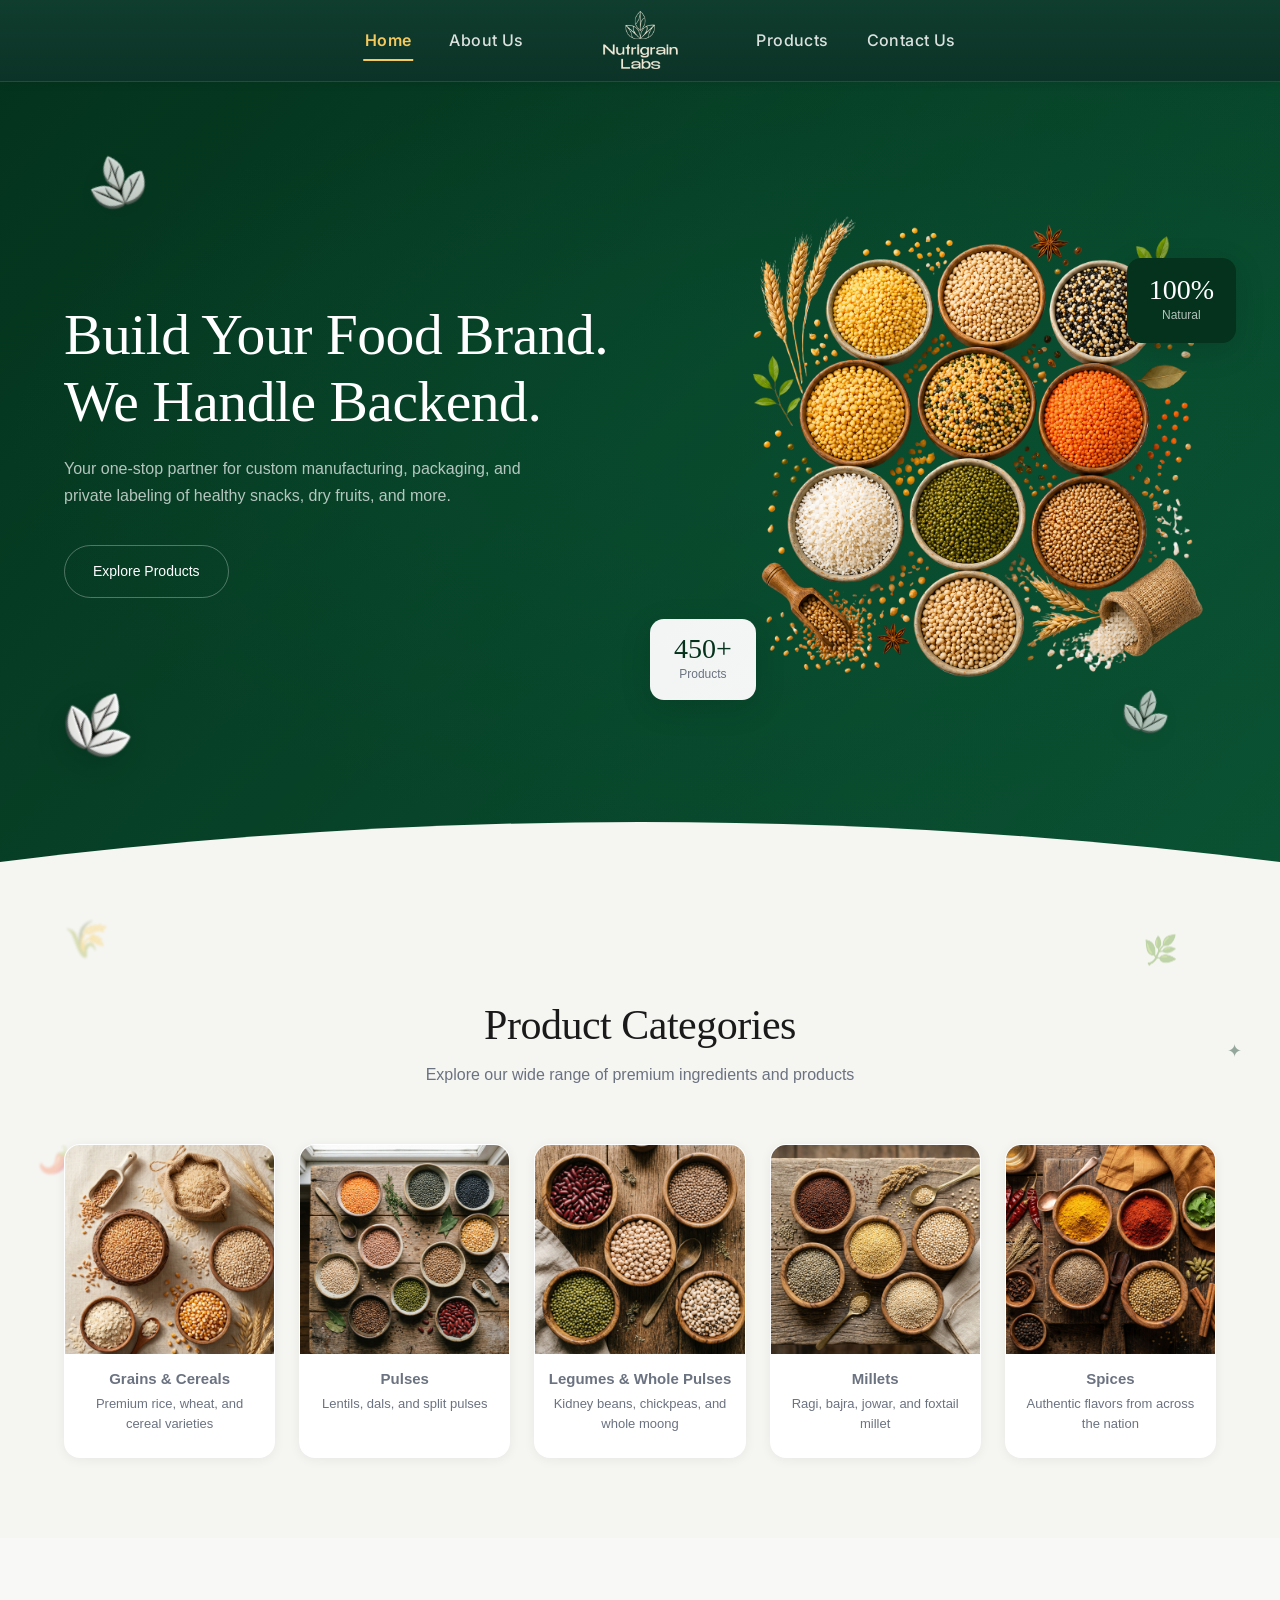
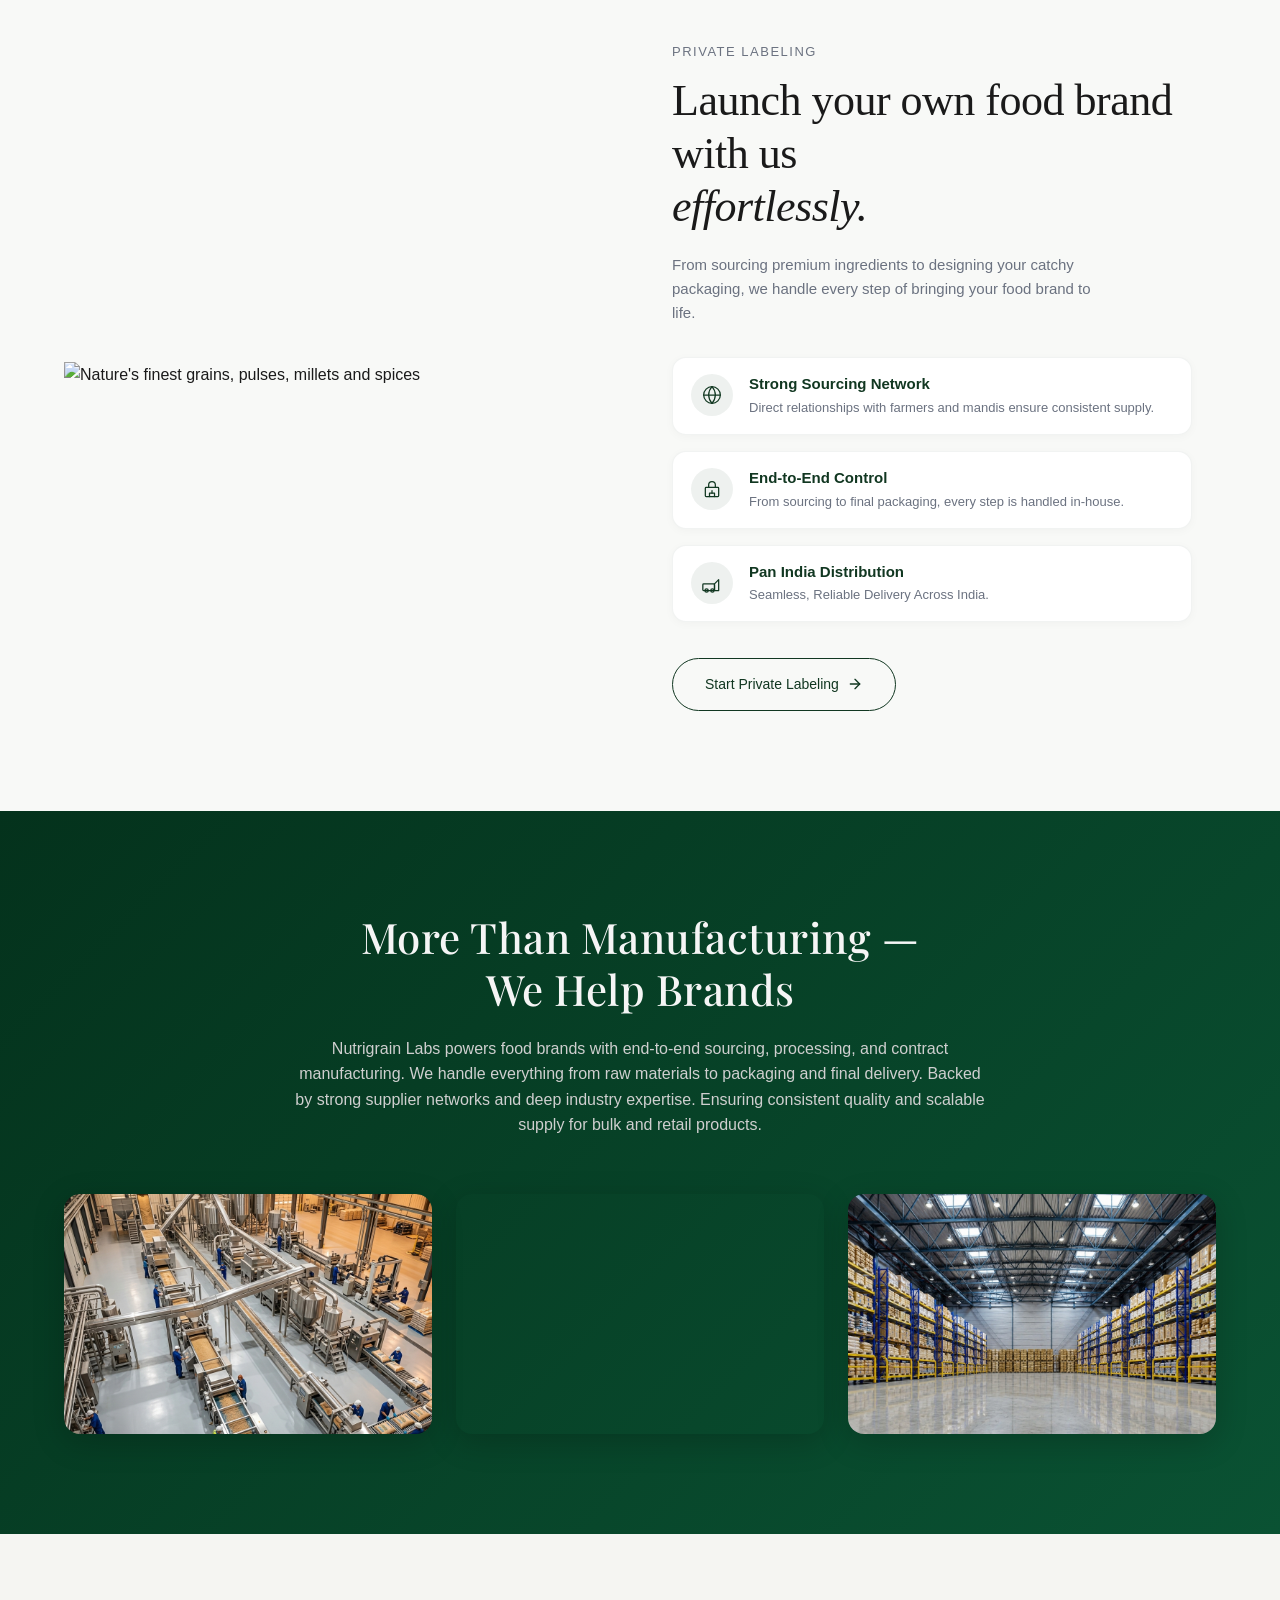
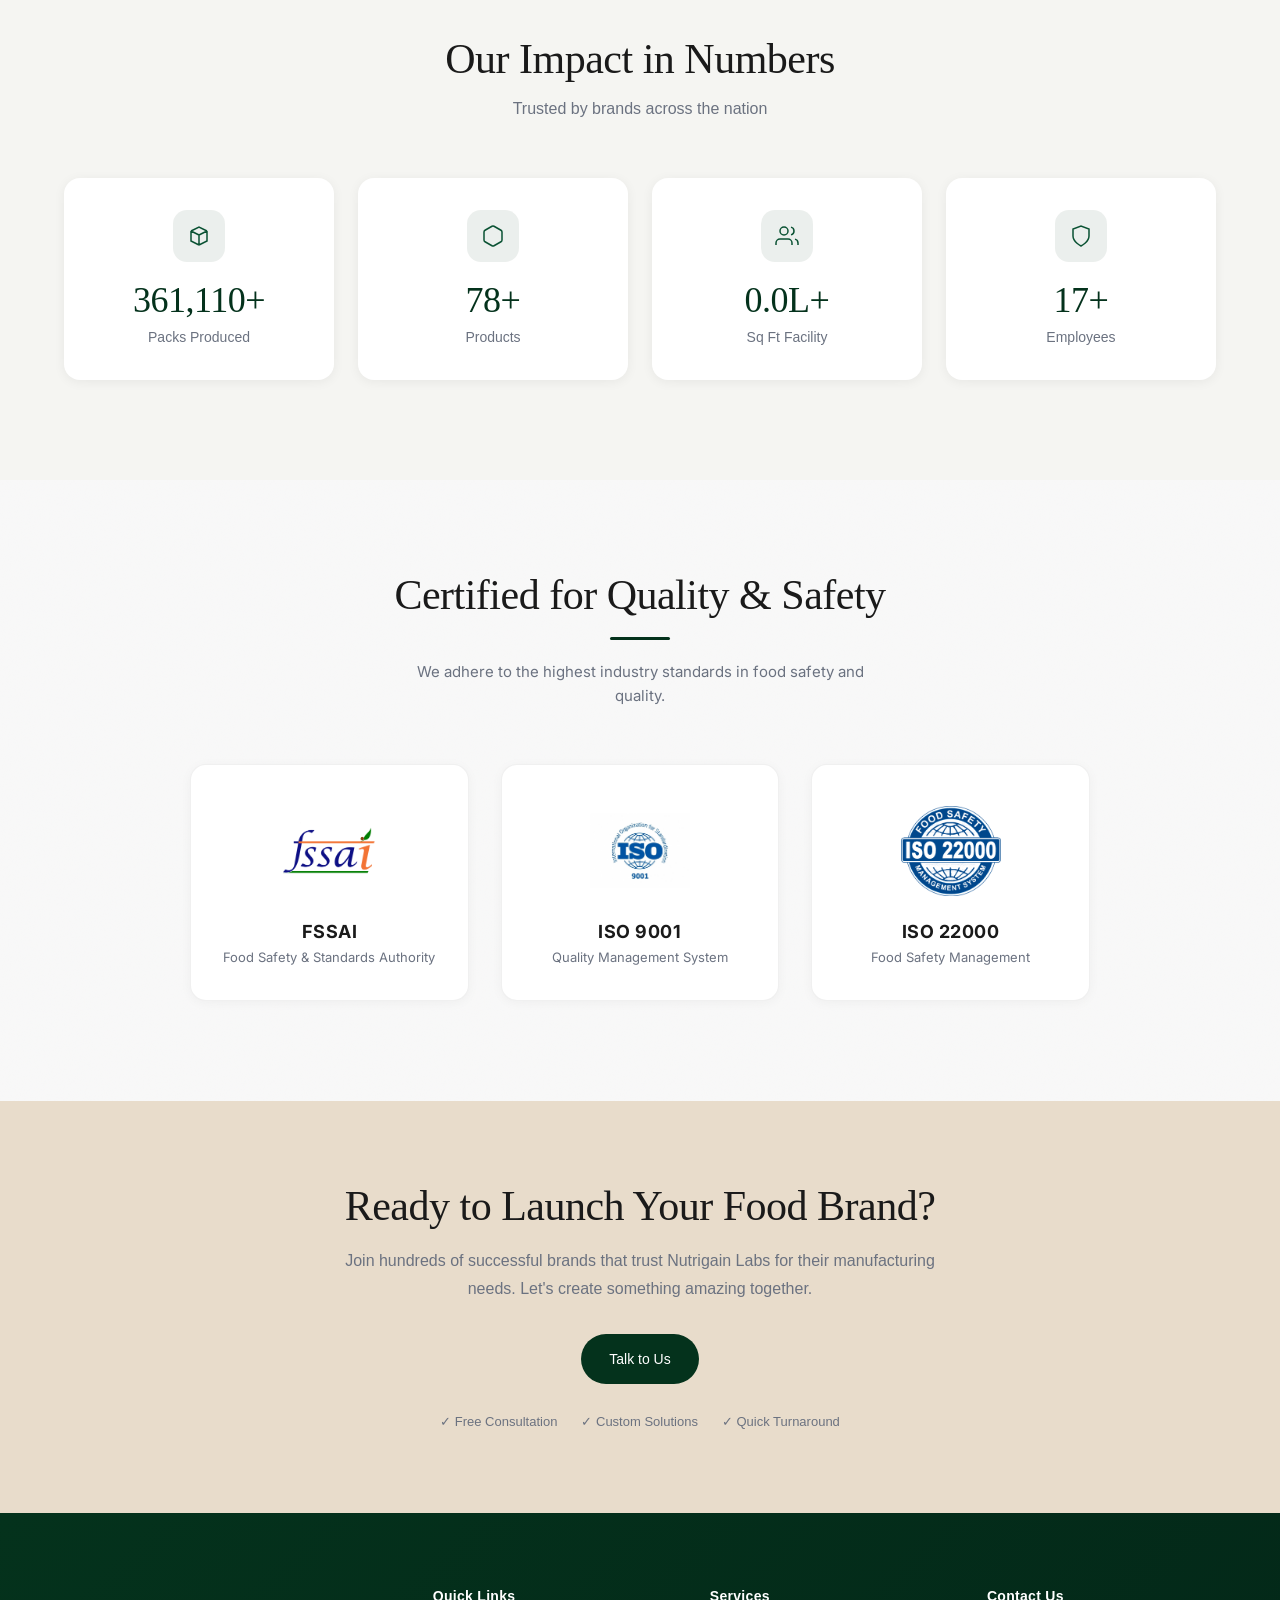
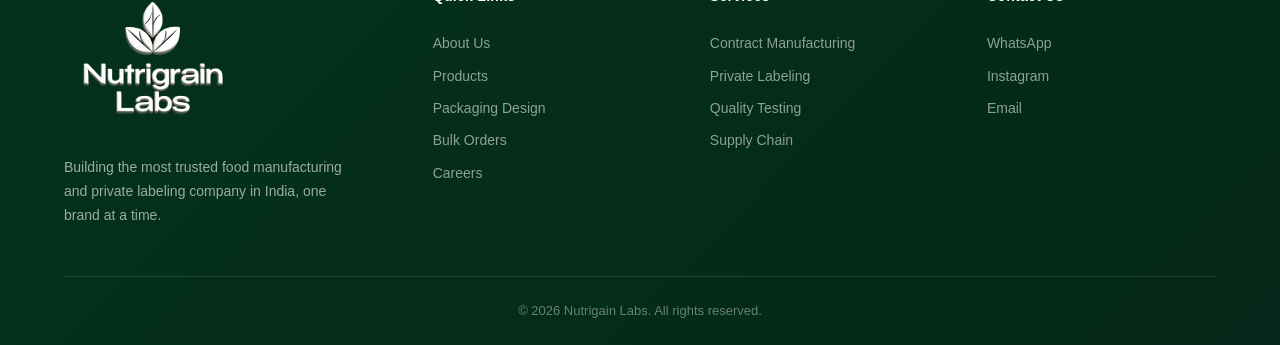
==== commit ccea25c0: "UI Fix" ====
--- a/index.html
+++ b/index.html
@@ -117,35 +117,35 @@
       </div>
       <div class="categories-grid-wrapper">
         <div class="categories-grid">
-          <div class="category-card reveal">
+          <div class="category-card reveal" data-category="grains">
             <div class="category-img">
               <img src="images/cat-grains.png" alt="Grains and Cereals" />
             </div>
             <h3>Grains &amp; Cereals</h3>
             <p>Premium rice, wheat, and cereal varieties</p>
           </div>
-          <div class="category-card reveal reveal-delay-1">
+          <div class="category-card reveal reveal-delay-1" data-category="pulses">
             <div class="category-img">
               <img src="images/cat-pulses.png" alt="Pulses" />
             </div>
             <h3>Pulses</h3>
             <p>Lentils, dals, and split pulses</p>
           </div>
-          <div class="category-card reveal reveal-delay-2">
+          <div class="category-card reveal reveal-delay-2" data-category="legumes">
             <div class="category-img">
               <img src="images/cat-legumes.png" alt="Legumes and Whole Pulses" />
             </div>
             <h3>Legumes &amp; Whole Pulses</h3>
             <p>Kidney beans, chickpeas, and whole moong</p>
           </div>
-          <div class="category-card reveal reveal-delay-3">
+          <div class="category-card reveal reveal-delay-3" data-category="millets">
             <div class="category-img">
               <img src="images/cat-millets.png" alt="Millets" />
             </div>
             <h3>Millets</h3>
             <p>Ragi, bajra, jowar, and foxtail millet</p>
           </div>
-          <div class="category-card reveal reveal-delay-4">
+          <div class="category-card reveal reveal-delay-4" data-category="spices">
             <div class="category-img">
               <img src="images/cat-spices.png" alt="Spices" />
             </div>
@@ -417,6 +417,19 @@
   </footer>
 
   <script src="main.js"></script>
+  <script>
+    document.addEventListener('DOMContentLoaded', () => {
+      const categoryCards = document.querySelectorAll('.category-card[data-category]');
+      categoryCards.forEach(card => {
+        card.addEventListener('click', () => {
+          const category = card.dataset.category;
+          if (category) {
+            window.location.href = `products.html?category=${category}`;
+          }
+        });
+      });
+    });
+  </script>
 </body>
 
 </html>
--- a/index.css
+++ b/index.css
@@ -924,15 +924,12 @@
 
 .sol-image-wrapper {
   position: relative;
-  border-radius: 20px;
-  overflow: hidden;
-  box-shadow: 0 16px 48px rgba(0, 0, 0, 0.1);
 }
 
 .sol-image-wrapper img {
   width: 100%;
   height: 100%;
-  object-fit: cover;
+  object-fit: contain;
   display: block;
 }
 
@@ -1176,6 +1173,7 @@
 .category-card {
   background: var(--white);
   border-radius: 16px;
+  cursor: pointer;
   overflow: hidden;
   box-shadow: 0 2px 12px rgba(0, 0, 0, 0.06);
   opacity: 0.85;
@@ -1193,6 +1191,24 @@
 .category-card:hover {
   opacity: 1;
   transform: translateY(-10px) scale(1.04);
+}
+
+/* ── Card active state ── */
+.category-card.active {
+  opacity: 1;
+  transform: translateY(-6px) scale(1.02);
+  box-shadow: 0 12px 40px rgba(15, 61, 46, 0.25);
+  border: 2px solid #0f3d2e;
+}
+
+.category-card.active h3 {
+  color: #0f3d2e;
+}
+
+.category-card.active .category-img::after {
+  opacity: 1;
+  background: linear-gradient(135deg, rgba(15, 61, 46, 0.15), rgba(10, 82, 51, 0.1));
+}
   box-shadow: 0 20px 40px rgba(0, 0, 0, 0.12),
     0 0 0 1px rgba(10, 82, 51, 0.08);
   border-color: rgba(10, 82, 51, 0.15);
@@ -1916,7 +1932,7 @@
 .reveal {
   opacity: 0;
   transform: translateY(30px);
-  transition: all 0.7s var(--ease);
+  transition: all 0.2s var(--ease);
 }
 
 .reveal.visible {
@@ -1971,7 +1987,7 @@
 .anim-fade-up {
   opacity: 0;
   transform: translateY(30px);
-  animation: fadeUp 0.8s var(--ease) forwards;
+  animation: fadeUp 0.2s var(--ease) forwards;
 }
 
 .anim-delay-1 {
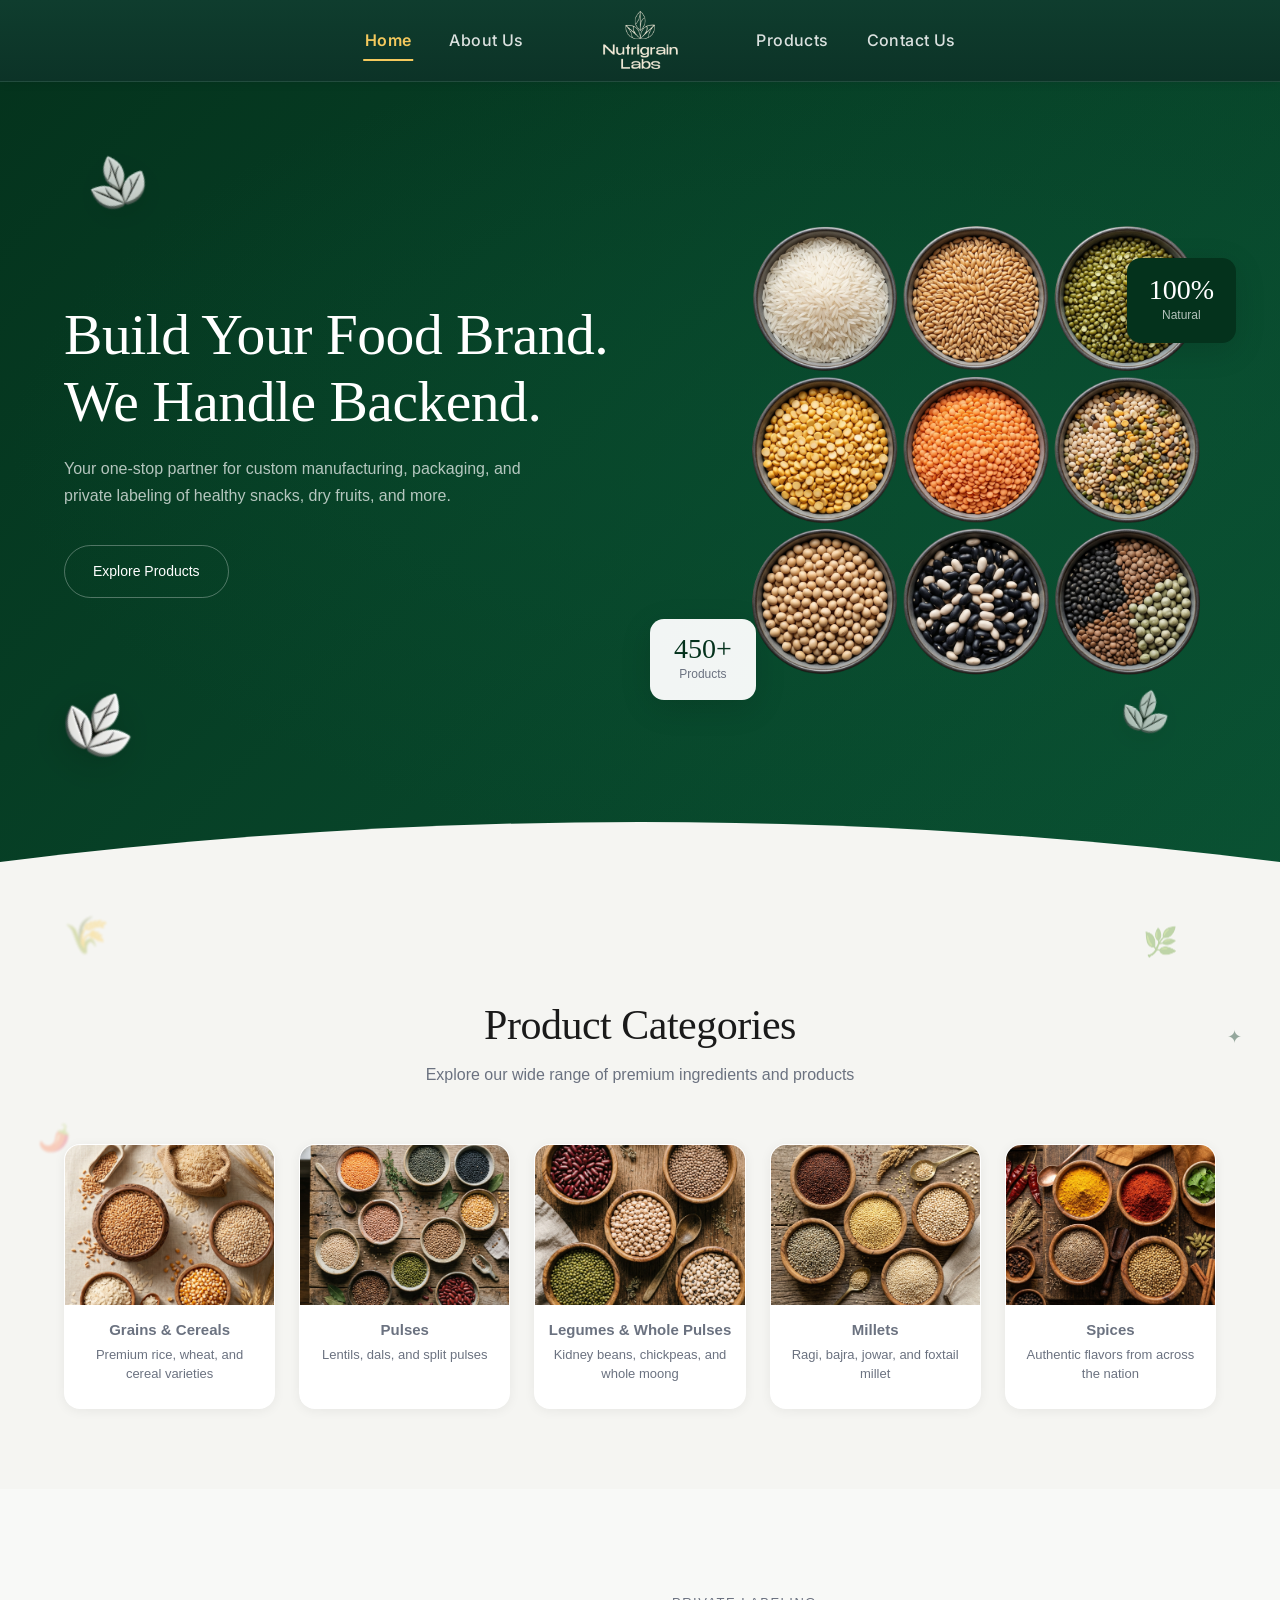
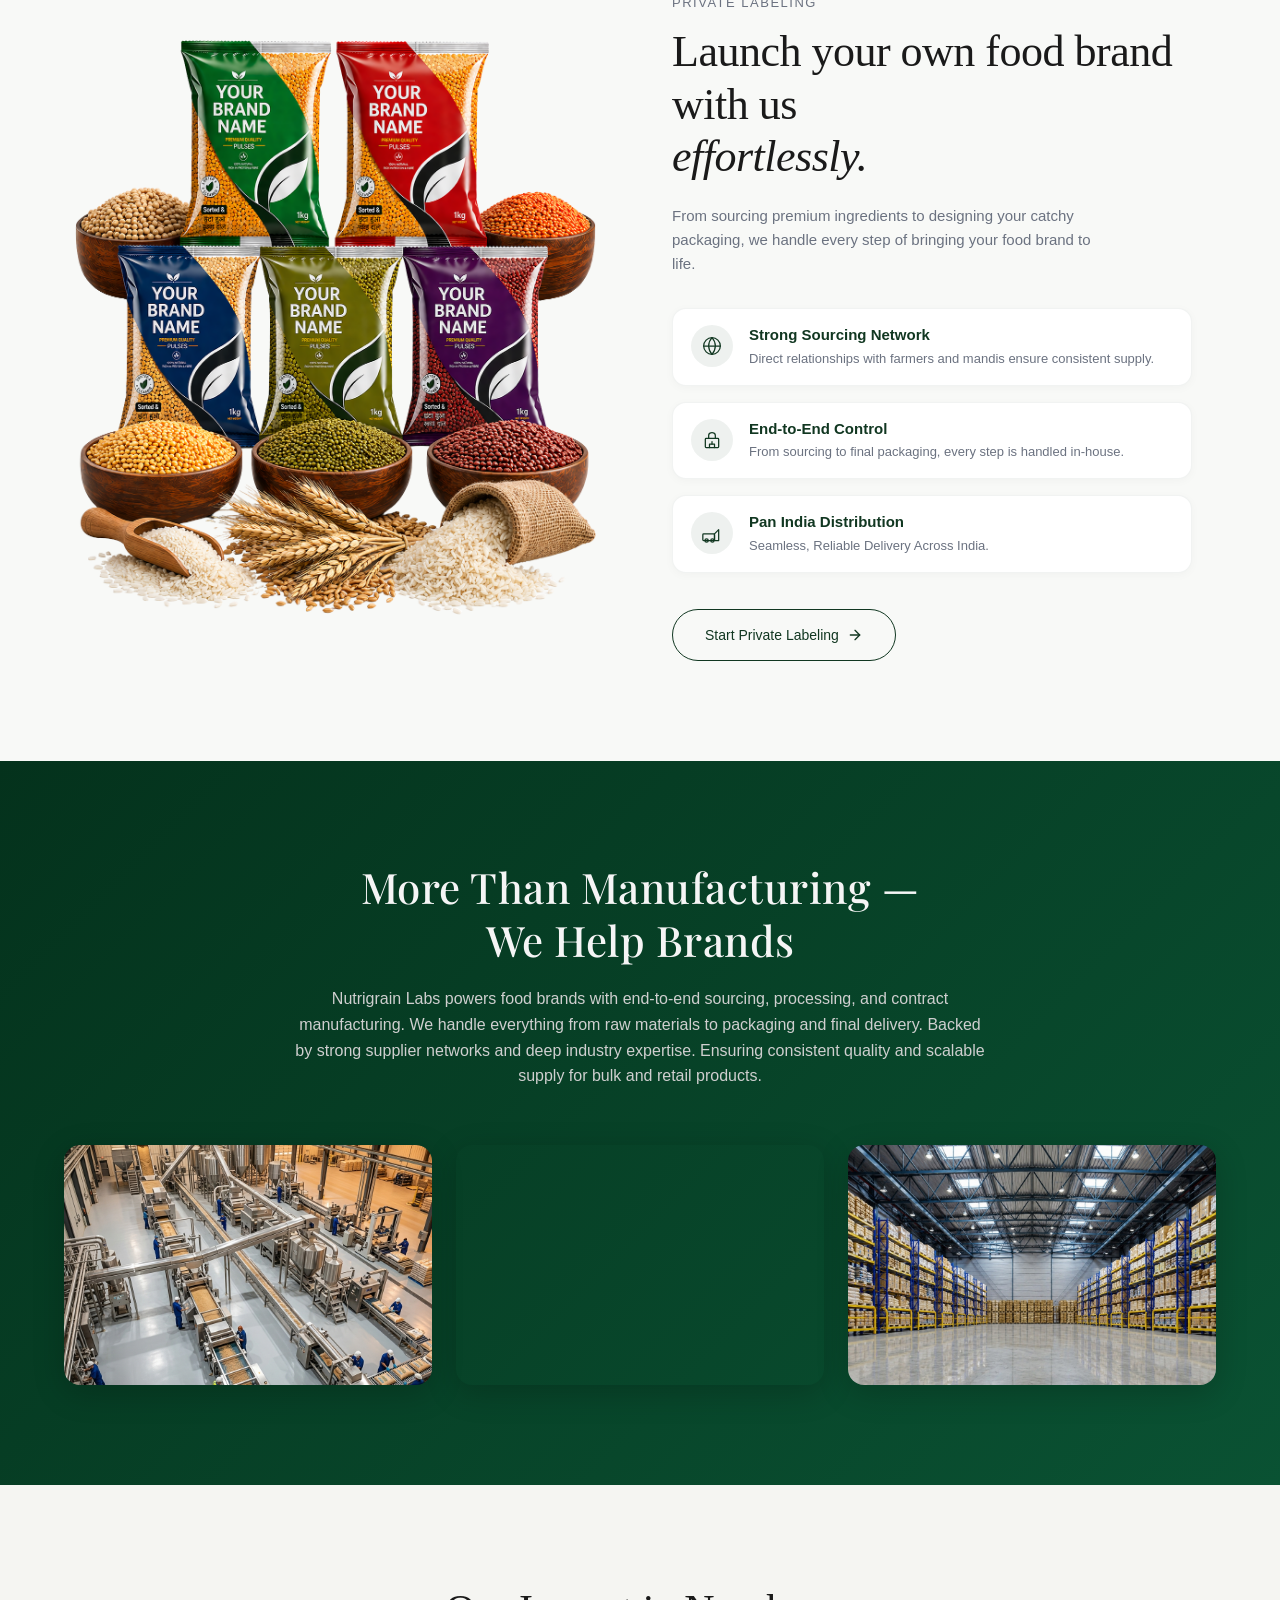
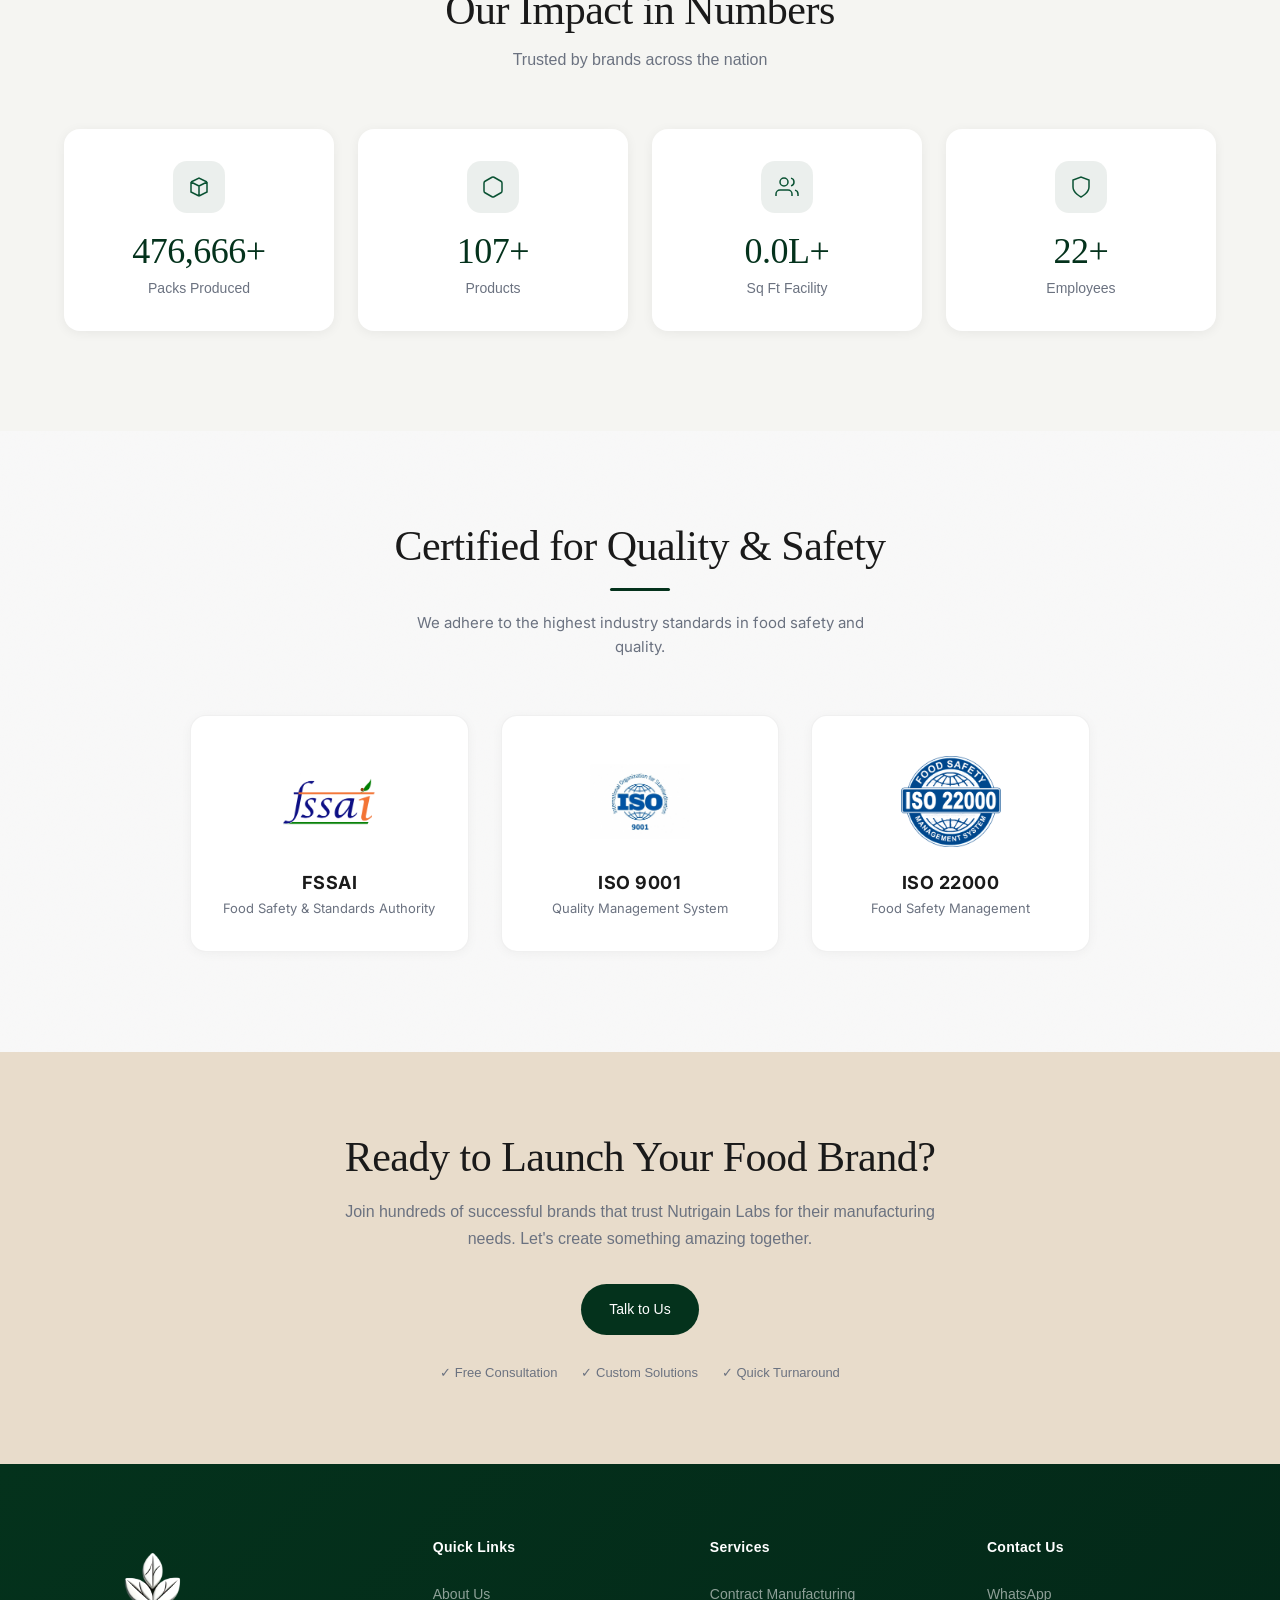
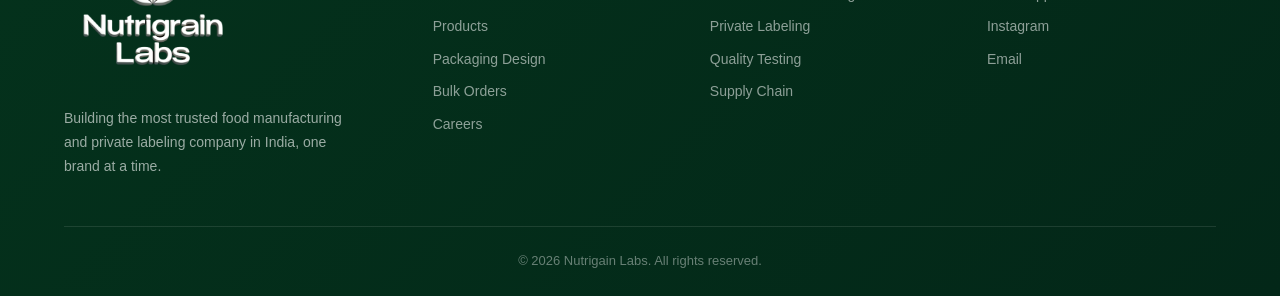
==== commit 719db7fa: "sdfsdfsdf gsfgsdfgfg" ====
--- a/index.html
+++ b/index.html
@@ -79,7 +79,7 @@
       </div>
       <div class="hero-visual anim-slide-right">
         <div class="hero-image-wrapper">
-          <img src="images/herosection.png" alt="Premium almonds and nuts in a rustic bowl" />
+          <img src="images/herosectionimage.png" alt="Premium almonds and nuts in a rustic bowl" />
         </div>
         <div class="hero-floating-badge badge-products">
           <span class="badge-number">450+</span>
@@ -164,7 +164,7 @@
         <!-- Left: Image -->
         <div class="sol-visual reveal-left">
           <div class="sol-image-wrapper">
-            <img src="images/multipackaging.png" alt="Nature's finest grains, pulses, millets and spices" />
+            <img src="images/multipackagingwithoutbg.png" alt="Nature's finest grains, pulses, millets and spices" />
           </div>
         </div>
 
--- a/index.css
+++ b/index.css
@@ -619,21 +619,18 @@
   backdrop-filter: blur(12px);
   border-radius: 14px;
   box-shadow: 0 8px 32px rgba(0, 0, 0, 0.12);
-  animation: badge-bob 4s ease-in-out infinite;
 }
 
 .hero-floating-badge.badge-products {
   bottom: -10px;
   left: -20px;
   padding: 16px 24px;
-  animation-delay: 0s;
 }
 
 .hero-floating-badge.badge-natural {
   top: 10%;
   right: -20px;
   padding: 18px 22px;
-  animation-delay: 2s;
   background: var(--dark-green-1);
   color: var(--text-white);
 }
@@ -928,8 +925,7 @@
 
 .sol-image-wrapper img {
   width: 100%;
-  height: 100%;
-  object-fit: contain;
+  height: auto;
   display: block;
 }
 
@@ -1173,7 +1169,6 @@
 .category-card {
   background: var(--white);
   border-radius: 16px;
-  cursor: pointer;
   overflow: hidden;
   box-shadow: 0 2px 12px rgba(0, 0, 0, 0.06);
   opacity: 0.85;
@@ -1191,24 +1186,6 @@
 .category-card:hover {
   opacity: 1;
   transform: translateY(-10px) scale(1.04);
-}
-
-/* ── Card active state ── */
-.category-card.active {
-  opacity: 1;
-  transform: translateY(-6px) scale(1.02);
-  box-shadow: 0 12px 40px rgba(15, 61, 46, 0.25);
-  border: 2px solid #0f3d2e;
-}
-
-.category-card.active h3 {
-  color: #0f3d2e;
-}
-
-.category-card.active .category-img::after {
-  opacity: 1;
-  background: linear-gradient(135deg, rgba(15, 61, 46, 0.15), rgba(10, 82, 51, 0.1));
-}
   box-shadow: 0 20px 40px rgba(0, 0, 0, 0.12),
     0 0 0 1px rgba(10, 82, 51, 0.08);
   border-color: rgba(10, 82, 51, 0.15);
@@ -1932,7 +1909,7 @@
 .reveal {
   opacity: 0;
   transform: translateY(30px);
-  transition: all 0.2s var(--ease);
+  transition: all 0.7s var(--ease);
 }
 
 .reveal.visible {
@@ -1987,7 +1964,7 @@
 .anim-fade-up {
   opacity: 0;
   transform: translateY(30px);
-  animation: fadeUp 0.2s var(--ease) forwards;
+  animation: fadeUp 0.8s var(--ease) forwards;
 }
 
 .anim-delay-1 {
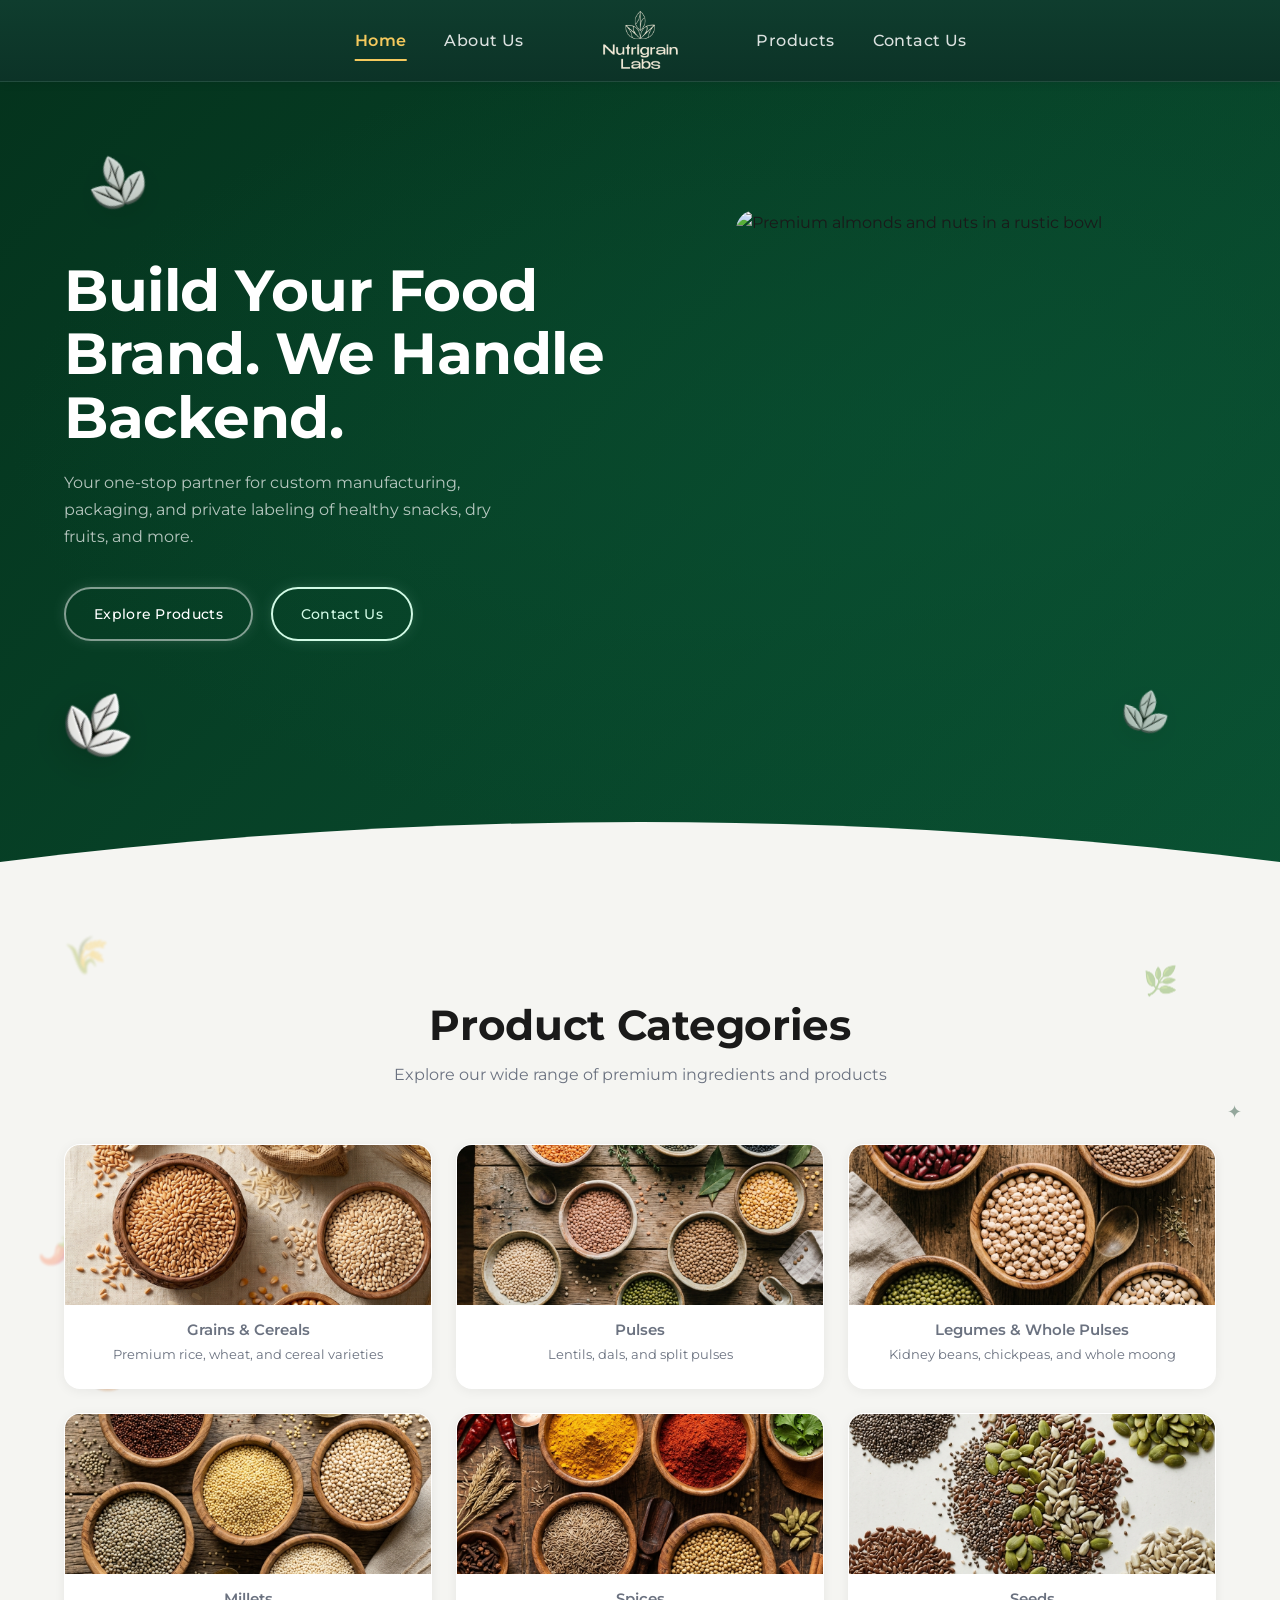
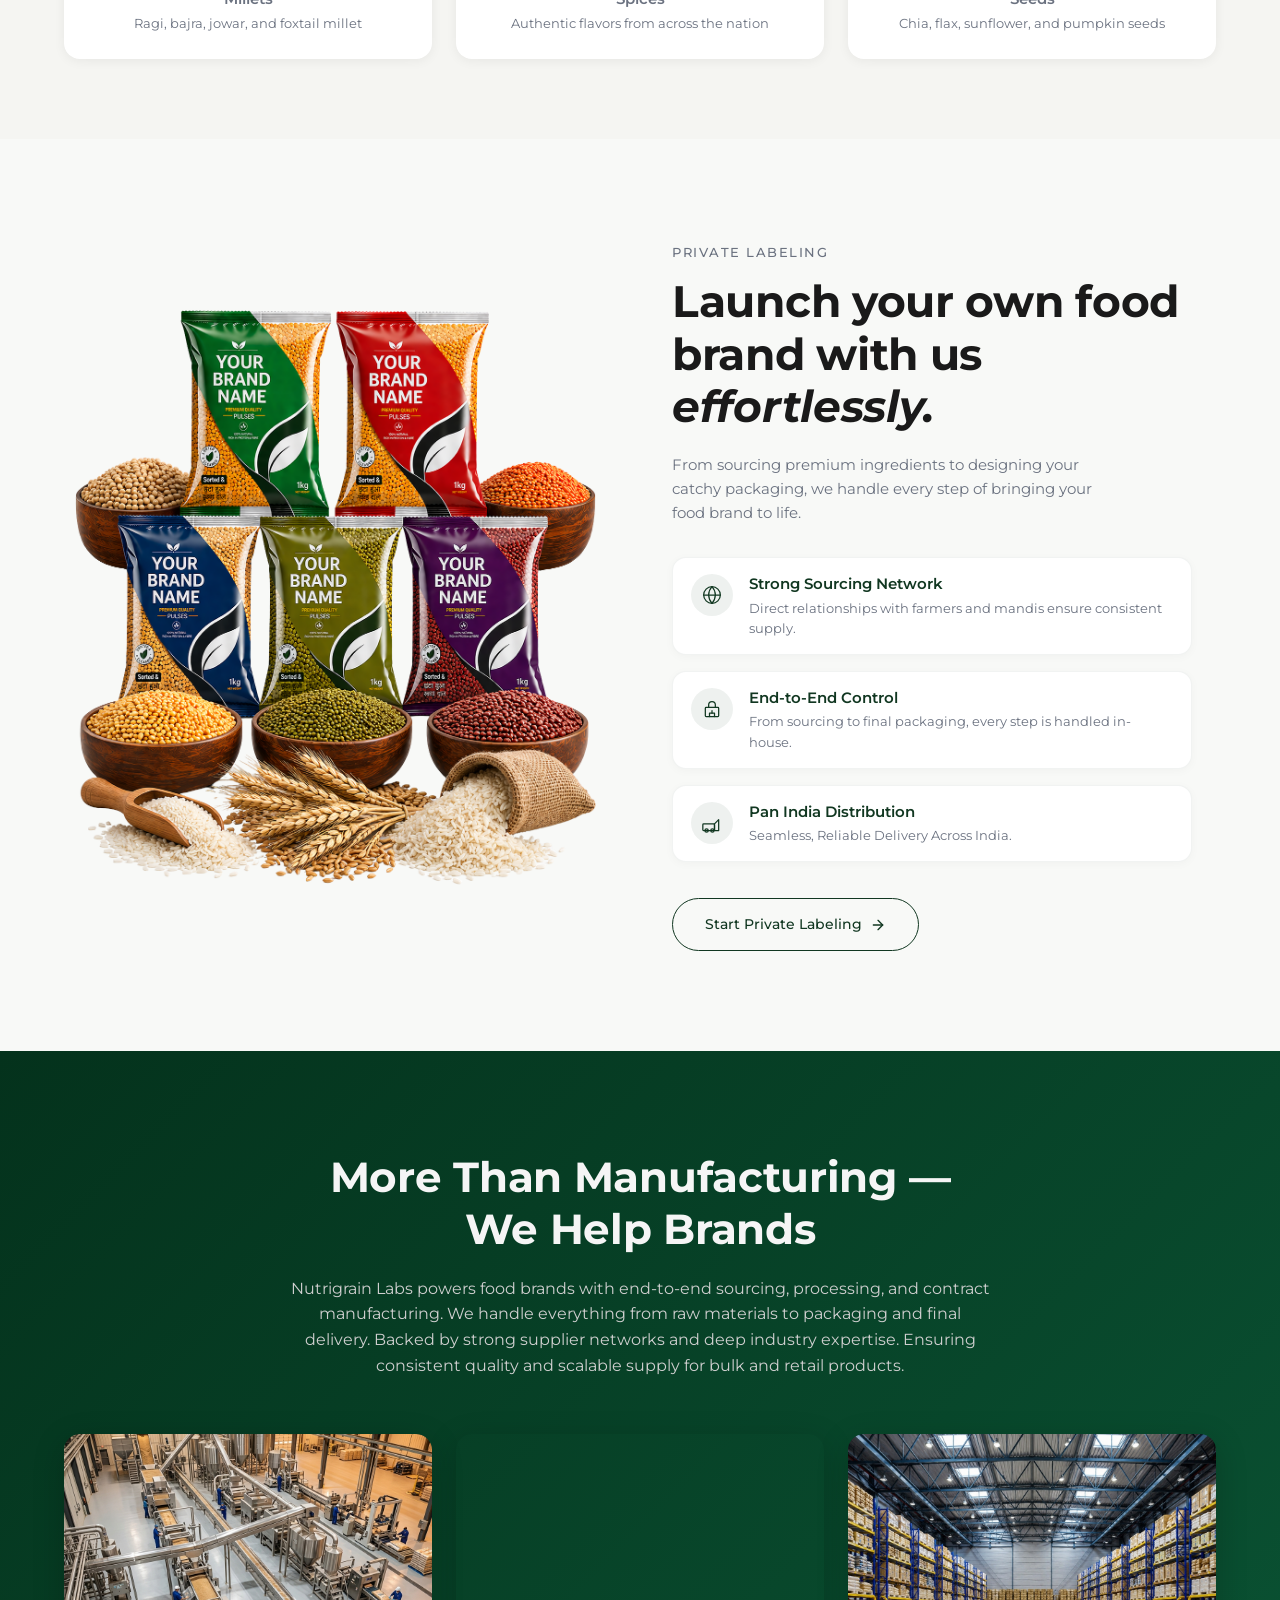
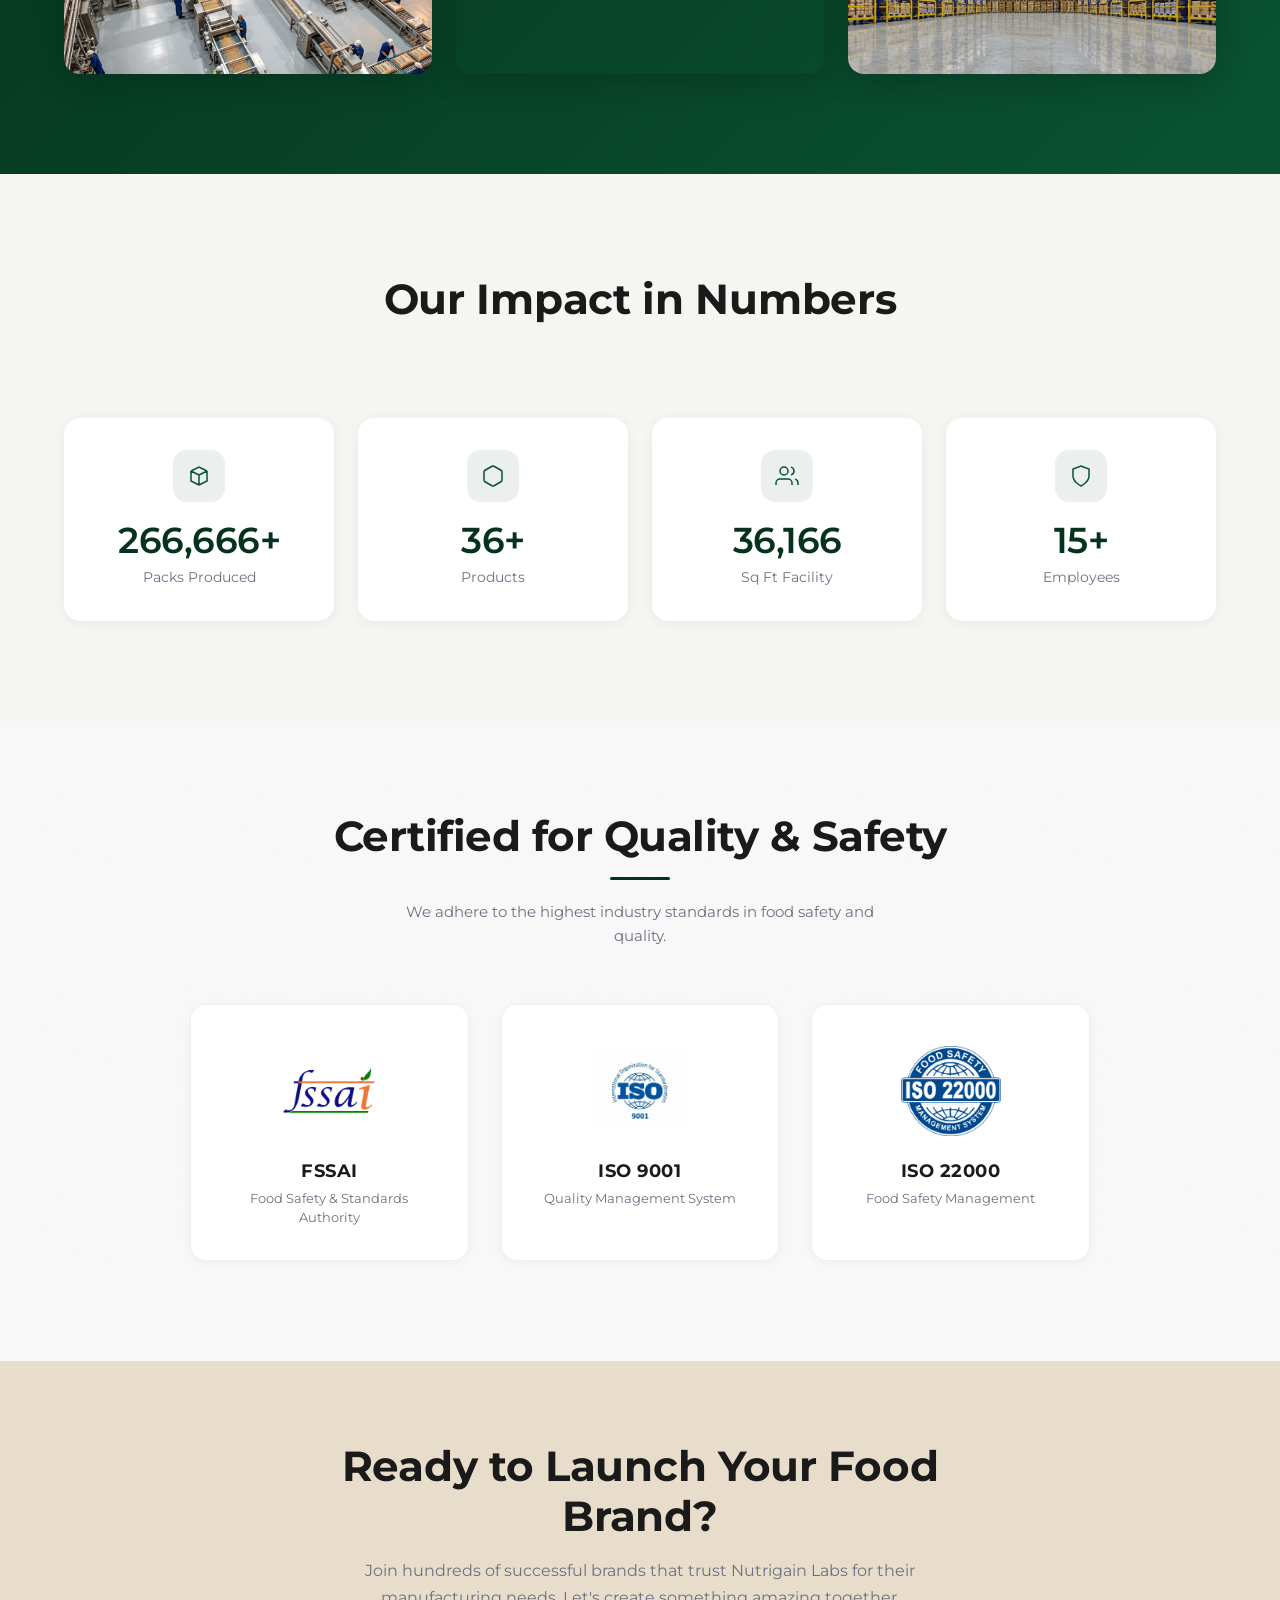
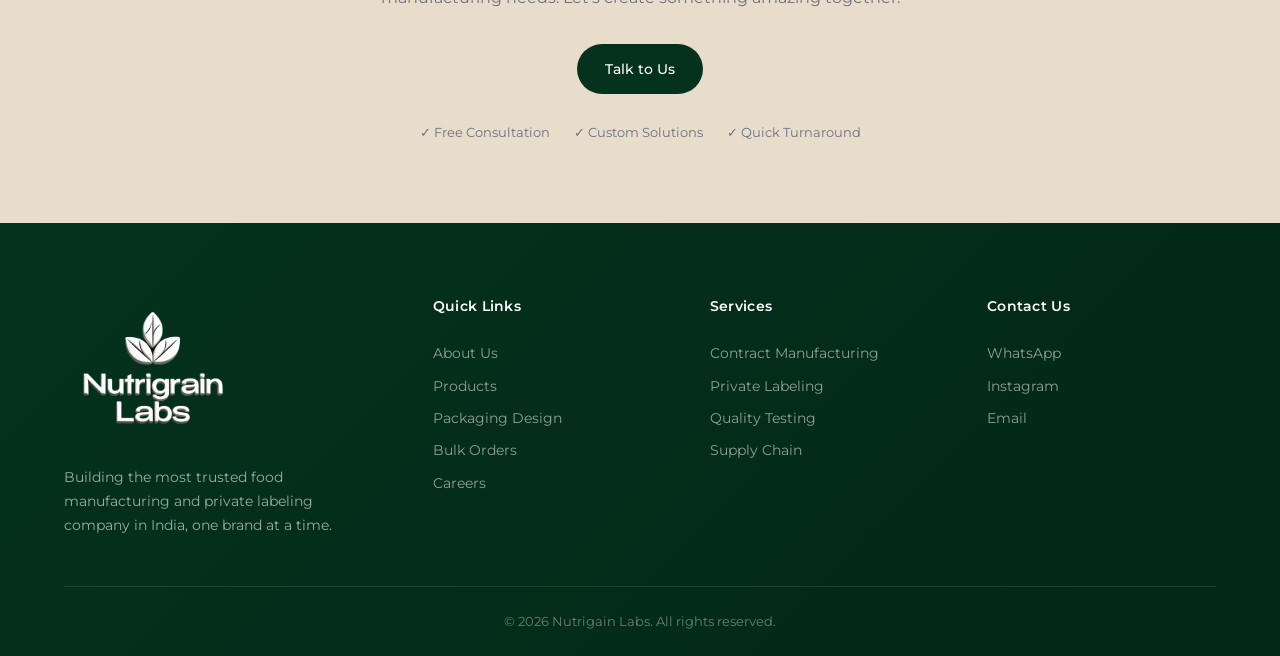
==== commit 58b1c85f: "fsdfcxvcvcs dsaadad" ====
--- a/index.html
+++ b/index.html
@@ -10,9 +10,7 @@
   <link rel="stylesheet" href="index.css" />
   <link rel="preconnect" href="https://fonts.googleapis.com" />
   <link rel="preconnect" href="https://fonts.gstatic.com" crossorigin />
-  <link href="https://fonts.googleapis.com/css2?family=Inter:wght@400;500;600;700;800&display=swap" rel="stylesheet" />
-  <link href="https://fonts.googleapis.com/css2?family=Playfair+Display:wght@400;500;600;700&display=swap"
-    rel="stylesheet" />
+  <link href="https://fonts.googleapis.com/css2?family=Montserrat:wght@400;700;800&display=swap" rel="stylesheet" />
   <link rel="icon"
     href="data:image/svg+xml,<svg xmlns='http://www.w3.org/2000/svg' viewBox='0 0 100 100'><text y='.9em' font-size='90'>🌿</text></svg>" />
 </head>
@@ -75,20 +73,15 @@
           private labeling of healthy snacks, dry fruits, and more.</p>
         <div class="hero-buttons anim-fade-up anim-delay-3">
           <a href="products.html" class="btn-secondary">Explore Products</a>
+          <a href="contact.html" class="btn-outline-hero" id="heroContactBtn">Contact Us</a>
         </div>
       </div>
       <div class="hero-visual anim-slide-right">
         <div class="hero-image-wrapper">
-          <img src="images/herosectionimage.png" alt="Premium almonds and nuts in a rustic bowl" />
-        </div>
-        <div class="hero-floating-badge badge-products">
-          <span class="badge-number">450+</span>
-          <span class="badge-label">Products</span>
-        </div>
-        <div class="hero-floating-badge badge-natural">
-          <span class="badge-percent">100%</span>
-          <span class="badge-label">Natural</span>
-        </div>
+          <img src="images/herosectionpdf.png" alt="Premium almonds and nuts in a rustic bowl"
+            style="border-radius: 20px;" />
+        </div>
+
       </div>
     </div>
     <div class="hero-curve">
@@ -152,6 +145,13 @@
             <h3>Spices</h3>
             <p>Authentic flavors from across the nation</p>
           </div>
+          <div class="category-card reveal reveal-delay-5" data-category="seeds">
+            <div class="category-img">
+              <img src="images/cat-seeds.png" alt="Seeds" />
+            </div>
+            <h3>Seeds</h3>
+            <p>Chia, flax, sunflower, and pumpkin seeds</p>
+          </div>
         </div>
       </div>
     </div>
@@ -278,7 +278,7 @@
               <path d="M20 7l-8-4-8 4m16 0l-8 4m8-4v10l-8 4m0-10L4 7m8 4v10M4 7v10l8 4" />
             </svg>
           </div>
-          <div class="stat-number" data-target="866666" data-suffix="+">0</div>
+          <div class="stat-number" data-target="500000" data-suffix="+">0</div>
           <div class="stat-label">Packs Produced</div>
         </div>
         <div class="stat-card reveal reveal-delay-1">
@@ -288,7 +288,7 @@
                 d="M21 16V8a2 2 0 0 0-1-1.73l-7-4a2 2 0 0 0-2 0l-7 4A2 2 0 0 0 3 8v8a2 2 0 0 0 1 1.73l7 4a2 2 0 0 0 2 0l7-4A2 2 0 0 0 21 16z" />
             </svg>
           </div>
-          <div class="stat-number" data-target="195" data-suffix="+">0</div>
+          <div class="stat-number" data-target="70" data-suffix="+">0</div>
           <div class="stat-label">Products</div>
         </div>
         <div class="stat-card reveal reveal-delay-2">
@@ -300,7 +300,7 @@
               <path d="M16 3.13a4 4 0 0 1 0 7.75" />
             </svg>
           </div>
-          <div class="stat-number" data-target="0" data-text="0.0L+">0.0L+</div>
+          <div class="stat-number" data-target="70000">0</div>
           <div class="stat-label">Sq Ft Facility</div>
         </div>
         <div class="stat-card reveal reveal-delay-3">
@@ -309,7 +309,7 @@
               <path d="M12 22s8-4 8-10V5l-8-3-8 3v7c0 6 8 10 8 10z" />
             </svg>
           </div>
-          <div class="stat-number" data-target="43" data-suffix="+">0</div>
+          <div class="stat-number" data-target="30" data-suffix="+">0</div>
           <div class="stat-label">Employees</div>
         </div>
       </div>
--- a/index.css
+++ b/index.css
@@ -15,9 +15,9 @@
   --text-muted: #6B7280;
   --text-white: #FFFFFF;
 
-  /* Typography */
-  --font-heading: 'Palatino Linotype', 'Palatino', 'Book Antiqua', 'Georgia', serif;
-  --font-body: 'Avenir', 'Avenir Next', 'Segoe UI', 'Helvetica Neue', sans-serif;
+  /* Typography — Montserrat single-family system */
+  --font-heading: 'Montserrat', sans-serif;
+  --font-body: 'Montserrat', sans-serif;
 
   /* Layout */
   --container-width: 1200px;
@@ -81,15 +81,27 @@
   width: 100%;
 }
 
-/* ── Typography ── */
-h1,
+/* ── Typography — Montserrat Hierarchy ── */
+h1 {
+  font-family: var(--font-heading);
+  font-weight: 700;
+  line-height: 1.15;
+  letter-spacing: -0.5px;
+  color: var(--text-dark);
+}
+
 h2,
 h3 {
   font-family: var(--font-heading);
+  font-weight: 700;
+  line-height: 1.2;
+  letter-spacing: -0.3px;
+  color: var(--text-dark);
+}
+
+p {
   font-weight: 400;
-  line-height: 1.2;
-  letter-spacing: -0.5px;
-  color: var(--text-dark);
+  line-height: 1.6;
 }
 
 h1 {
@@ -106,7 +118,8 @@
 
 p {
   font-family: var(--font-body);
-  line-height: 1.6;
+  font-weight: 400;
+  line-height: 1.65;
 }
 
 /* ── Section Shared ── */
@@ -117,10 +130,10 @@
 
 .section-title {
   font-family: var(--font-heading);
-  font-weight: 400;
+  font-weight: 700;
   font-size: clamp(30px, 3.5vw, 42px);
   color: var(--text-dark);
-  letter-spacing: -0.5px;
+  letter-spacing: -0.3px;
   line-height: 1.2;
   margin-bottom: 12px;
 }
@@ -196,7 +209,7 @@
 
 .nav-left a,
 .nav-right a {
-  font-family: 'Inter', var(--font-body);
+  font-family: 'Montserrat', var(--font-body);
   font-size: 16px;
   font-weight: 500;
   letter-spacing: 0.4px;
@@ -335,7 +348,7 @@
 }
 
 .nav-mobile a {
-  font-family: 'Inter', var(--font-body);
+  font-family: 'Montserrat', var(--font-body);
   font-size: 16px;
   font-weight: 500;
   color: rgba(255, 255, 255, 0.85);
@@ -428,7 +441,7 @@
 
 .typing-text {
   display: inline-block;
-  font-family: 'Inter', var(--font-body);
+  font-family: 'Montserrat', var(--font-body);
   font-size: 18px;
   font-weight: 600;
   letter-spacing: 0.4px;
@@ -511,8 +524,8 @@
 .hero h1 {
   font-family: var(--font-heading);
   font-size: clamp(38px, 4.5vw, 58px);
-  font-weight: 400;
-  line-height: 1.15;
+  font-weight: 700;
+  line-height: 1.1;
   color: var(--text-white);
   margin-bottom: 20px;
   letter-spacing: -0.5px;
@@ -529,8 +542,9 @@
 
 .hero-buttons {
   display: flex;
-  gap: 14px;
+  gap: 18px;
   flex-wrap: wrap;
+  align-items: center;
 }
 
 /* Buttons */
@@ -566,26 +580,85 @@
   transform: translateX(3px);
 }
 
-.btn-secondary {
+/* ── Hero CTA Buttons — Shared Base ── */
+.btn-secondary,
+.btn-outline-hero {
   display: inline-flex;
   align-items: center;
+  justify-content: center;
   gap: 8px;
   padding: 14px 28px;
   background: transparent;
-  color: var(--text-white);
   font-family: var(--font-body);
   font-size: 14px;
   font-weight: 500;
-  border: 1.5px solid rgba(255, 255, 255, 0.3);
+  letter-spacing: 0.3px;
   border-radius: 999px;
-  transition: all 0.35s var(--ease);
   cursor: pointer;
+  text-decoration: none;
+  position: relative;
+  backdrop-filter: blur(8px);
+  -webkit-backdrop-filter: blur(8px);
+  transition: all 0.3s ease;
+  animation: heroButtonFloat 3s ease-in-out infinite;
+}
+
+/* Primary CTA — white accent */
+.btn-secondary {
+  color: var(--text-white);
+  border: 2px solid rgba(255, 255, 255, 0.5);
+  box-shadow: 0 0 16px rgba(255, 255, 255, 0.1),
+    0 0 6px rgba(255, 255, 255, 0.05);
 }
 
 .btn-secondary:hover {
-  border-color: rgba(255, 255, 255, 0.6);
-  background: rgba(255, 255, 255, 0.08);
-  transform: scale(1.03);
+  background: rgba(255, 255, 255, 0.95);
+  color: #064e3b;
+  border-color: rgba(255, 255, 255, 0.9);
+  transform: translateY(-2px);
+  box-shadow: 0 8px 28px rgba(255, 255, 255, 0.2),
+    0 0 20px rgba(255, 255, 255, 0.12);
+}
+
+.btn-secondary:active {
+  transform: translateY(0);
+  box-shadow: 0 2px 10px rgba(255, 255, 255, 0.12);
+}
+
+/* Secondary CTA — light green accent */
+.btn-outline-hero {
+  color: #d1fae5;
+  border: 2px solid #d1fae5;
+  box-shadow: 0 0 16px rgba(209, 250, 229, 0.12),
+    0 0 6px rgba(209, 250, 229, 0.06);
+  animation-delay: 0.4s;
+}
+
+.btn-outline-hero:hover {
+  background: rgba(209, 250, 229, 0.95);
+  color: #064e3b;
+  border-color: #d1fae5;
+  transform: translateY(-2px);
+  box-shadow: 0 8px 28px rgba(209, 250, 229, 0.25),
+    0 0 20px rgba(209, 250, 229, 0.15);
+}
+
+.btn-outline-hero:active {
+  transform: translateY(0);
+  box-shadow: 0 2px 10px rgba(209, 250, 229, 0.15);
+}
+
+/* Soft anti-gravity floating keyframes (shared) */
+@keyframes heroButtonFloat {
+
+  0%,
+  100% {
+    transform: translateY(0);
+  }
+
+  50% {
+    transform: translateY(-3px);
+  }
 }
 
 /* Hero Visual */
@@ -650,7 +723,7 @@
 .badge-number {
   font-family: var(--font-heading);
   font-size: 28px;
-  font-weight: 400;
+  font-weight: 600;
   color: var(--dark-green-1);
   line-height: 1;
 }
@@ -658,7 +731,7 @@
 .badge-percent {
   font-family: var(--font-heading);
   font-size: 28px;
-  font-weight: 400;
+  font-weight: 600;
   color: var(--text-white);
   line-height: 1;
 }
@@ -1147,7 +1220,7 @@
 
 .categories-grid {
   display: grid;
-  grid-template-columns: repeat(5, 1fr);
+  grid-template-columns: repeat(3, 1fr);
   gap: 24px;
   perspective: 1000px;
 }
@@ -1272,10 +1345,10 @@
 
 .section-title-dark {
   font-family: var(--font-heading);
-  font-weight: 400;
+  font-weight: 700;
   font-size: clamp(30px, 3.5vw, 44px);
   color: var(--text-dark);
-  letter-spacing: -0.5px;
+  letter-spacing: -0.3px;
   line-height: 1.2;
   margin-bottom: 20px;
 }
@@ -1408,11 +1481,11 @@
 }
 
 .brand-header h2 {
-  font-family: 'Playfair Display', 'Palatino Linotype', 'Georgia', serif;
-  font-weight: 500;
+  font-family: 'Montserrat', sans-serif;
+  font-weight: 700;
   font-size: clamp(28px, 3.5vw, 42px);
   color: #f5f5f5;
-  letter-spacing: 0.5px;
+  letter-spacing: -0.3px;
   line-height: 1.25;
   margin-bottom: 20px;
 }
@@ -1529,7 +1602,7 @@
 .stat-number {
   font-family: var(--font-heading);
   font-size: 36px;
-  font-weight: 400;
+  font-weight: 600;
   color: var(--dark-green-1);
   line-height: 1;
   margin-bottom: 8px;
@@ -1591,10 +1664,10 @@
 
 .cta-content h2 {
   font-family: var(--font-heading);
-  font-weight: 400;
+  font-weight: 700;
   font-size: clamp(28px, 3.5vw, 42px);
   color: var(--text-dark);
-  letter-spacing: -0.5px;
+  letter-spacing: -0.3px;
   line-height: 1.2;
   margin-bottom: 16px;
 }
@@ -1794,7 +1867,7 @@
 .cert-title {
   font-family: var(--font-heading);
   font-size: clamp(28px, 3.5vw, 42px);
-  font-weight: 400;
+  font-weight: 700;
   color: #1a1a1a;
   text-align: center;
   margin-bottom: 16px;
@@ -1810,7 +1883,7 @@
 }
 
 .cert-subtitle {
-  font-family: 'Inter', var(--font-body);
+  font-family: 'Montserrat', var(--font-body);
   font-size: 15px;
   color: #6b7280;
   text-align: center;
@@ -1888,7 +1961,7 @@
 
 /* ── Text ── */
 .cert-name {
-  font-family: 'Inter', var(--font-body);
+  font-family: 'Montserrat', var(--font-body);
   font-size: 18px;
   font-weight: 700;
   color: #1a1a1a;
@@ -1897,7 +1970,7 @@
 }
 
 .cert-label {
-  font-family: 'Inter', var(--font-body);
+  font-family: 'Montserrat', var(--font-body);
   font-size: 13px;
   color: #6b7280;
   line-height: 1.5;
@@ -1997,9 +2070,11 @@
     opacity: 0;
     transform: translateX(80px);
   }
+
   60% {
     opacity: 1;
   }
+
   100% {
     opacity: 1;
     transform: translateX(0);
@@ -2121,16 +2196,36 @@
     padding-bottom: 60px;
   }
 
+  /* Dissolve hero-content so children participate in container flex order */
+  .hero .container {
+    display: flex;
+    flex-direction: column;
+    align-items: center;
+    gap: 0;
+    text-align: center;
+  }
+
+  .hero-content {
+    display: contents;
+  }
+
+  /* Order: heading(1) → paragraph(2) → image(3) → buttons(4) */
   .hero h1 {
+    order: 1;
     font-size: clamp(28px, 7vw, 40px);
+    margin-bottom: 12px;
+    width: 100%;
   }
 
   .hero-text {
+    order: 2;
     font-size: 15px;
-    margin-bottom: 28px;
+    margin-bottom: 24px;
+    width: 100%;
   }
 
   .hero-typing {
+    order: 0;
     margin-bottom: 20px;
   }
 
@@ -2139,18 +2234,10 @@
     padding: 5px 12px;
   }
 
-  .hero-buttons {
-    flex-direction: column;
-    align-items: stretch;
+  .hero-visual {
+    order: 3;
     width: 100%;
-    gap: 10px;
-  }
-
-  .btn-primary,
-  .btn-secondary {
-    justify-content: center;
-    padding: 14px 24px;
-    font-size: 14px;
+    margin-bottom: 0;
   }
 
   .hero-image-wrapper {
@@ -2159,6 +2246,33 @@
     border-radius: 0;
   }
 
+  .hero-buttons {
+    order: 4;
+    flex-direction: column;
+    align-items: center;
+    width: 100%;
+    gap: 12px;
+    margin-top: 16px;
+  }
+
+  .btn-primary,
+  .btn-secondary,
+  .btn-outline-hero {
+    justify-content: center;
+    padding: 12px 20px;
+    font-size: 14px;
+    width: 100%;
+    max-width: 320px;
+    height: 50px;
+    text-align: center;
+    display: inline-flex;
+    align-items: center;
+  }
+
+  .btn-outline-hero {
+    animation: none;
+  }
+
   .hero-floating-badge {
     display: none;
   }
@@ -2167,19 +2281,57 @@
     height: 40px;
   }
 
-  /* ── Solutions (split → stacked) ── */
+  /* ── Solutions / Private Label (split → stacked, reordered) ── */
   .solutions {
     padding: 60px 0 50px;
   }
 
   .sol-split {
-    grid-template-columns: 1fr;
-    gap: 36px;
+    display: flex;
+    flex-direction: column;
+    align-items: center;
+    text-align: center;
+    gap: 0;
+  }
+
+  /* Dissolve wrappers so children participate in parent flex order */
+  .sol-visual,
+  .sol-content {
+    display: contents;
+  }
+
+  /* Order: label(1) → image(2) → heading(3) → subtitle(4) → features(5) → button(6) */
+  .sol-content .section-label {
+    order: 1;
+    margin-bottom: 12px;
+    font-weight: 700;
+    color: #1a1a1a;
+    font-size: 17px;
   }
 
   .sol-image-wrapper {
+    order: 2;
     max-width: 400px;
-    margin: 0 auto;
+    margin: 0 auto 16px;
+    width: 100%;
+  }
+
+  .sol-content .section-title-dark {
+    order: 3;
+    margin-bottom: 12px;
+  }
+
+  .sol-content .sol-subtitle {
+    order: 4;
+  }
+
+  .sol-content .sol-features {
+    order: 5;
+    width: 100%;
+  }
+
+  .sol-content .btn-solutions {
+    order: 6;
   }
 
   .sol-subtitle {
@@ -2556,7 +2708,8 @@
   }
 
   .btn-primary,
-  .btn-secondary {
+  .btn-secondary,
+  .btn-outline-hero {
     padding: 12px 20px;
     font-size: 13px;
   }
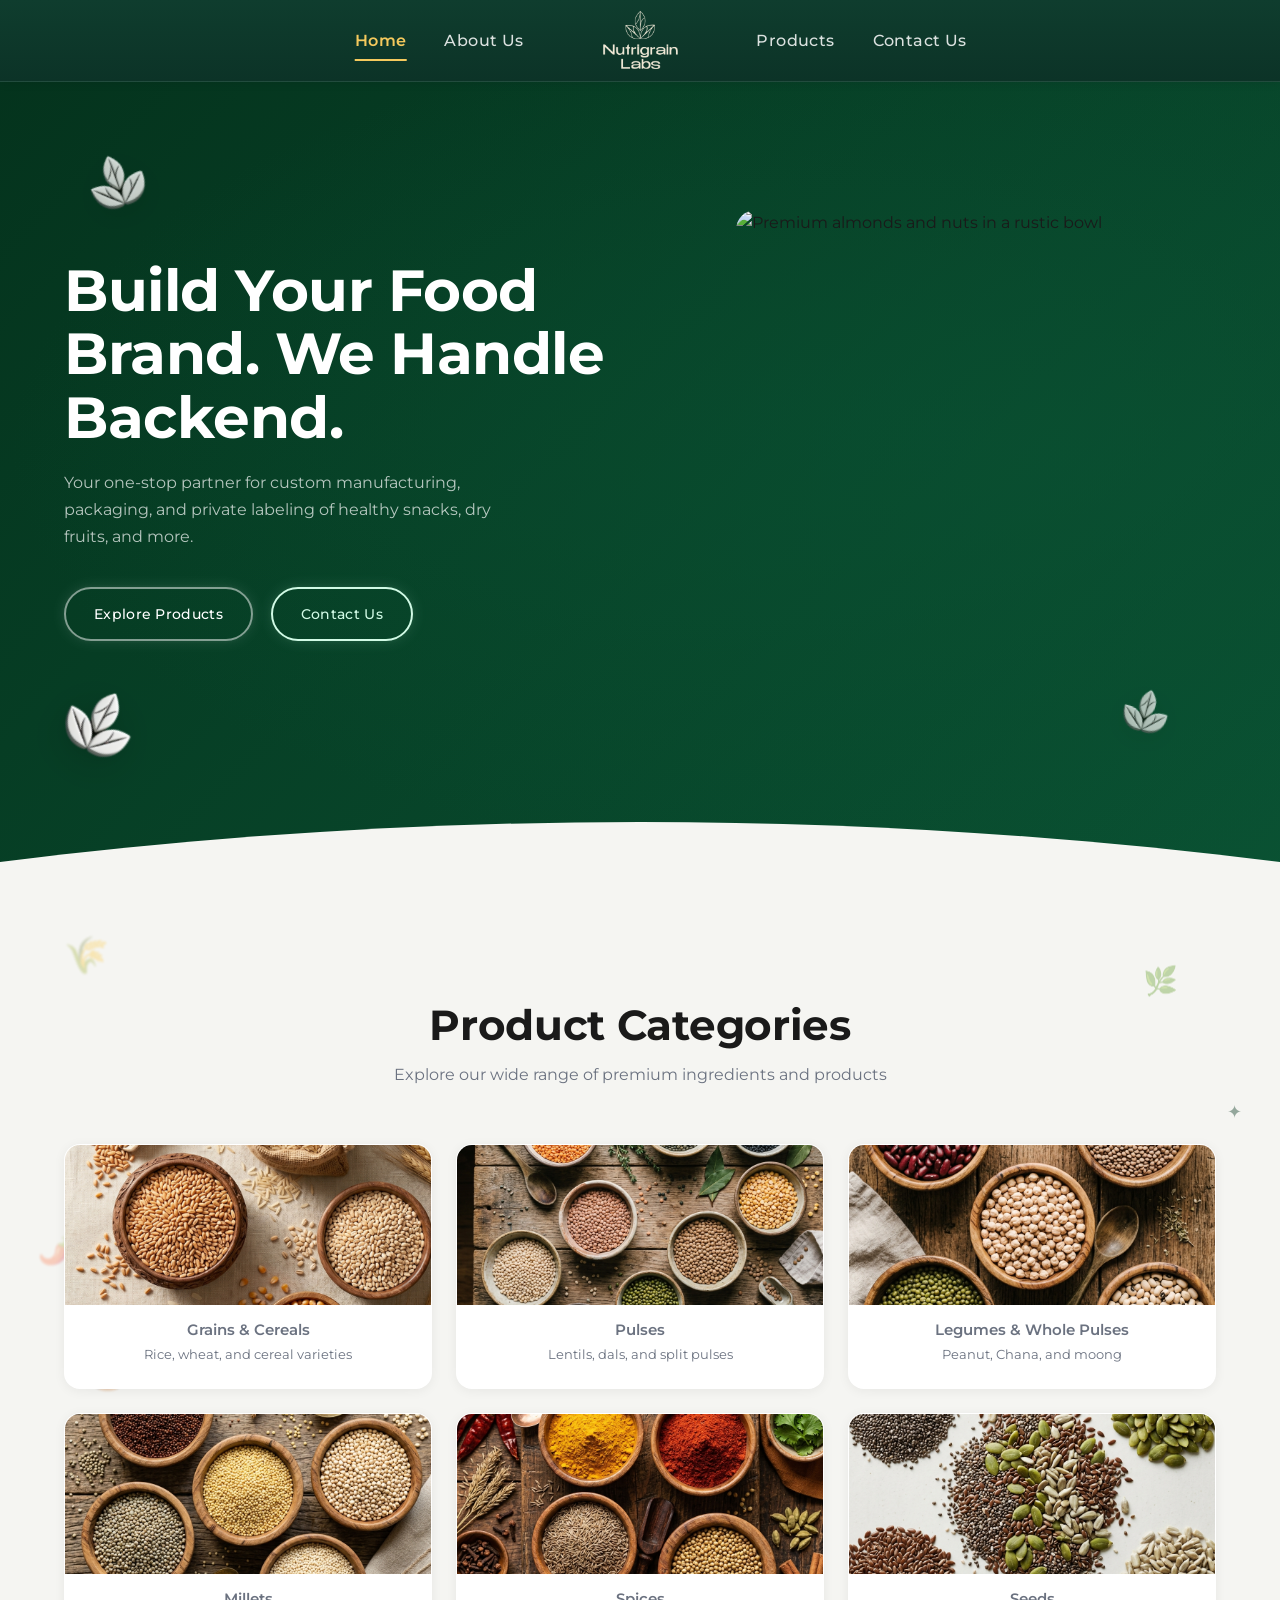
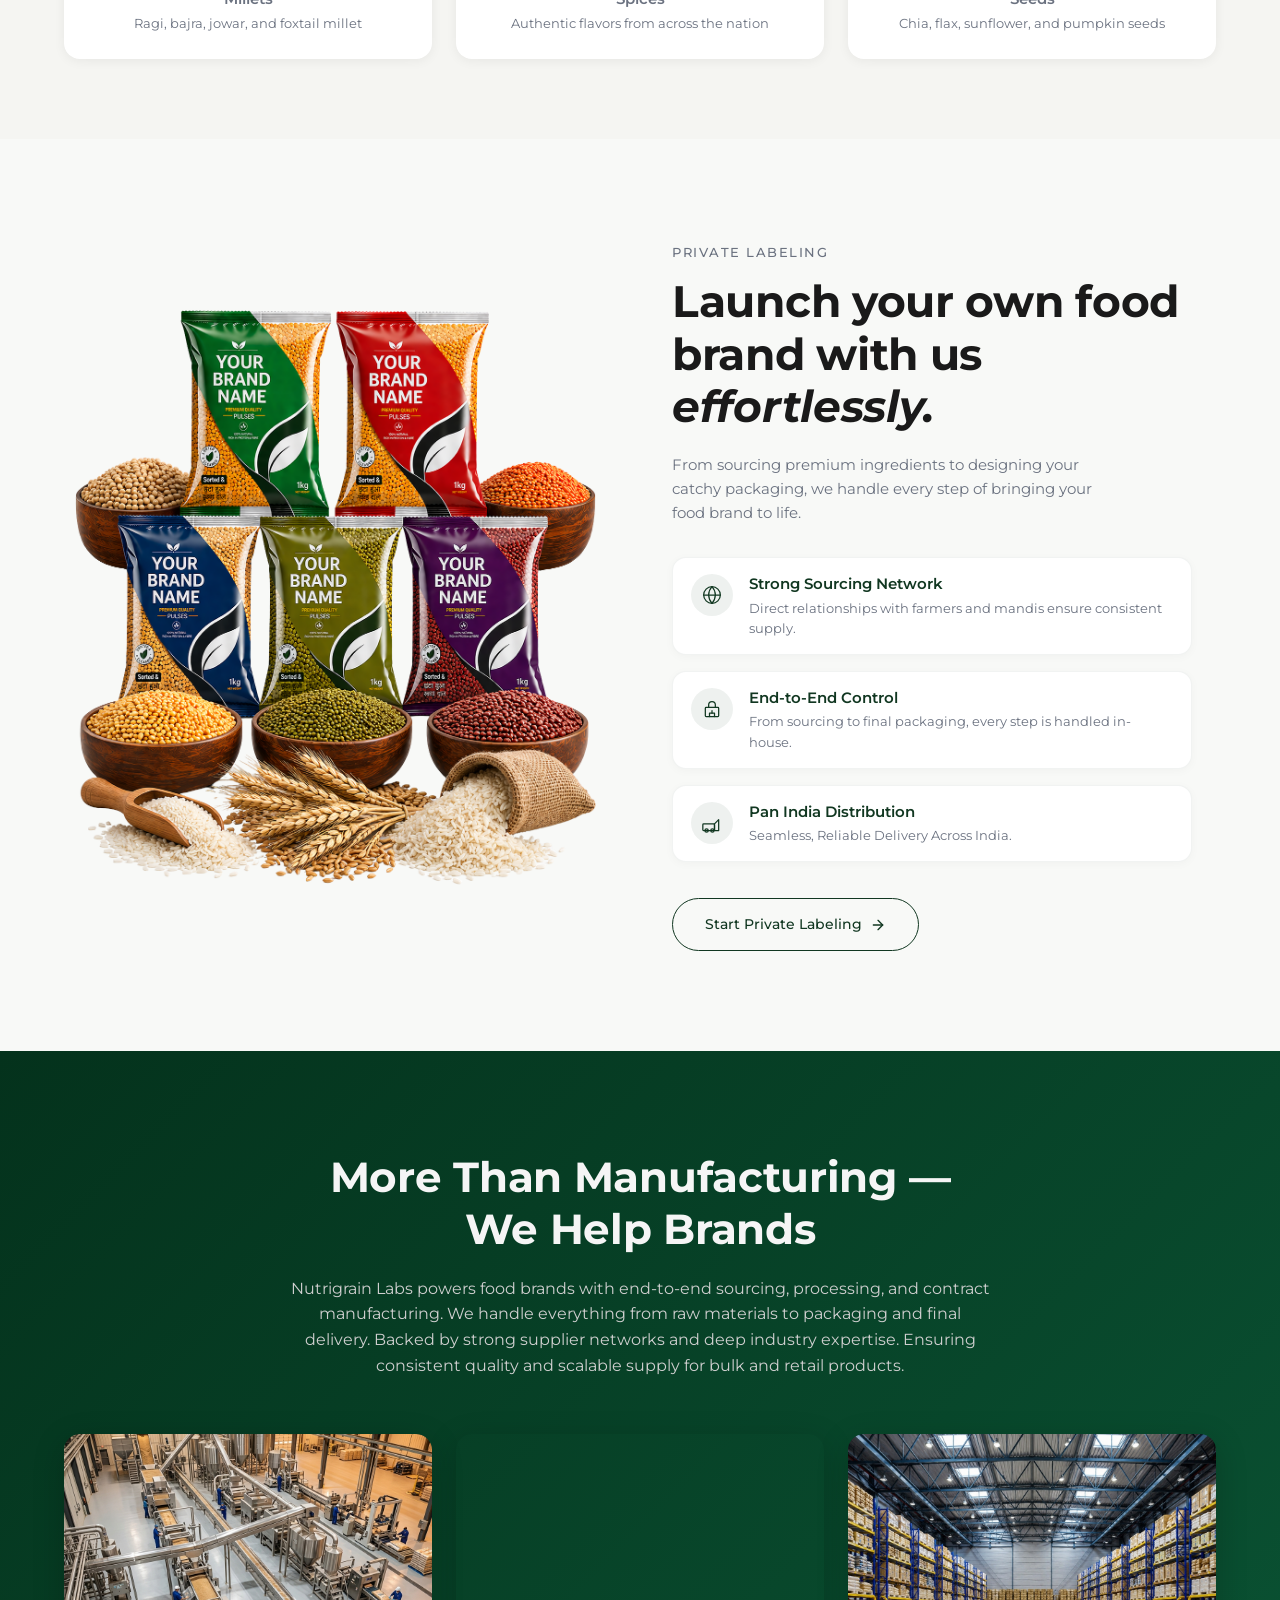
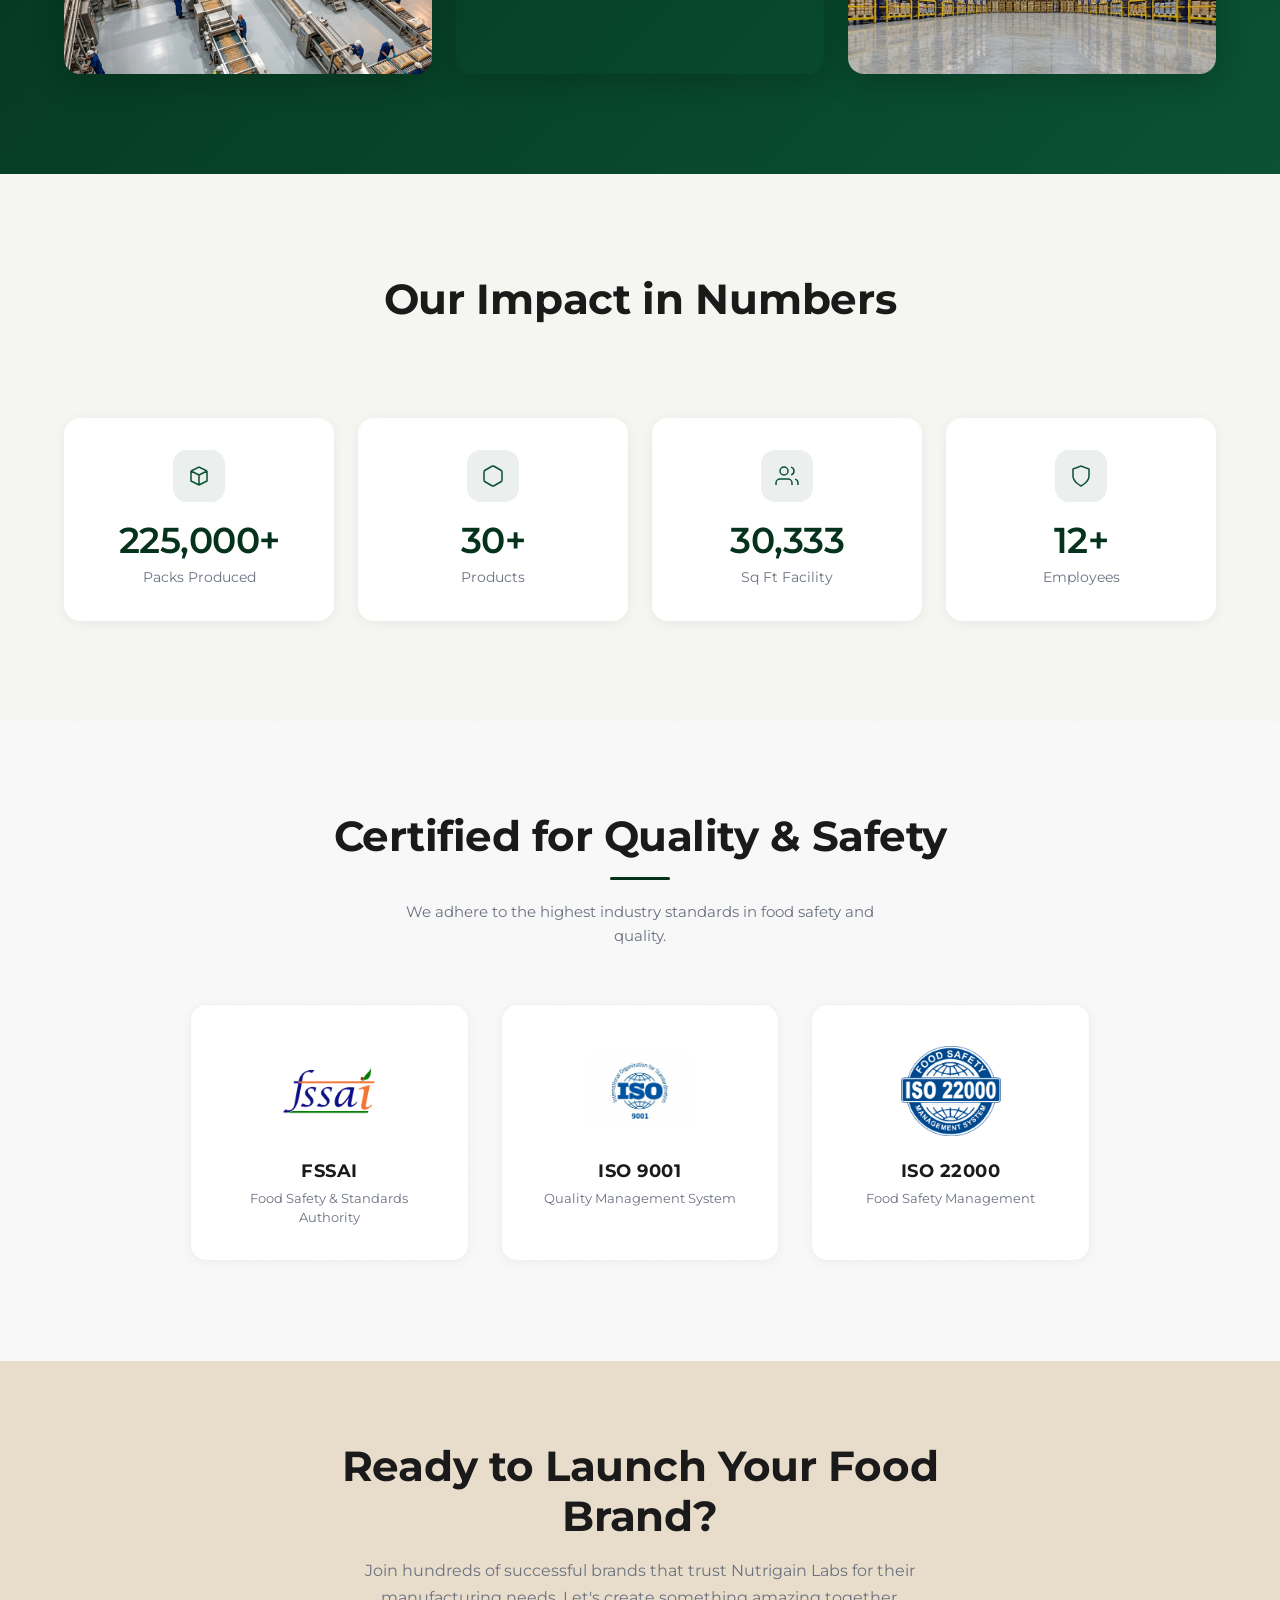
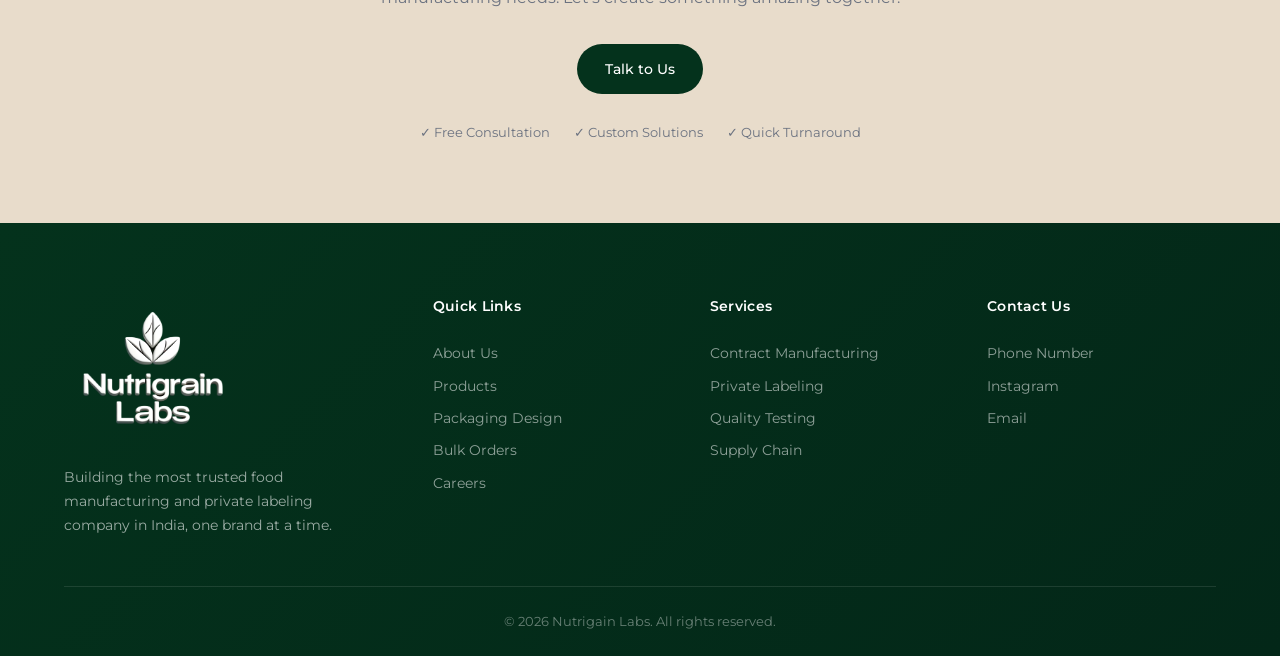
==== commit 82b86d72: "jhjdhjdfghjdhj ddadfgfgbshhgjhjghj" ====
--- a/index.html
+++ b/index.html
@@ -115,7 +115,7 @@
               <img src="images/cat-grains.png" alt="Grains and Cereals" />
             </div>
             <h3>Grains &amp; Cereals</h3>
-            <p>Premium rice, wheat, and cereal varieties</p>
+            <p>Rice, wheat, and cereal varieties</p>
           </div>
           <div class="category-card reveal reveal-delay-1" data-category="pulses">
             <div class="category-img">
@@ -129,7 +129,7 @@
               <img src="images/cat-legumes.png" alt="Legumes and Whole Pulses" />
             </div>
             <h3>Legumes &amp; Whole Pulses</h3>
-            <p>Kidney beans, chickpeas, and whole moong</p>
+            <p>Peanut, Chana, and moong</p>
           </div>
           <div class="category-card reveal reveal-delay-3" data-category="millets">
             <div class="category-img">
@@ -405,7 +405,7 @@
         </div>
         <div class="footer-col">
           <h4>Contact Us</h4>
-          <a href="https://wa.me/919950895333" target="_blank">WhatsApp</a>
+          <a href="https://wa.me/919950895333" target="_blank">Phone Number</a>
           <a href="https://instagram.com" target="_blank">Instagram</a>
           <a href="mailto:info@nutrigainlabs.com">Email</a>
         </div>
--- a/index.css
+++ b/index.css
@@ -1225,13 +1225,6 @@
   perspective: 1000px;
 }
 
-/* ── Cards — premium interactive dimming on grid hover ── */
-.categories-grid:hover .category-card {
-  opacity: 0.5;
-  transform: scale(0.96);
-  filter: blur(1px);
-}
-
 .categories-grid:hover .category-card:hover {
   opacity: 1;
   transform: translateY(-10px) scale(1.04);
@@ -1982,7 +1975,7 @@
 .reveal {
   opacity: 0;
   transform: translateY(30px);
-  transition: all 0.7s var(--ease);
+  transition: all 0.3s var(--ease);
 }
 
 .reveal.visible {
@@ -1999,22 +1992,22 @@
 }
 
 .reveal-delay-3 {
+  transition-delay: 0.2s;
+}
+
+.reveal-delay-4 {
   transition-delay: 0.3s;
 }
 
-.reveal-delay-4 {
-  transition-delay: 0.4s;
-}
-
 .reveal-delay-5 {
-  transition-delay: 0.5s;
+  transition-delay: 0.1s;
 }
 
 /* Split reveal animations */
 .reveal-left {
   opacity: 0;
   transform: translateX(-40px);
-  transition: all 0.8s var(--ease);
+  transition: all 0.3s var(--ease);
 }
 
 .reveal-left.visible {
@@ -2025,7 +2018,7 @@
 .reveal-right {
   opacity: 0;
   transform: translateX(40px);
-  transition: all 0.8s var(--ease);
+  transition: all 0.3s var(--ease);
 }
 
 .reveal-right.visible {
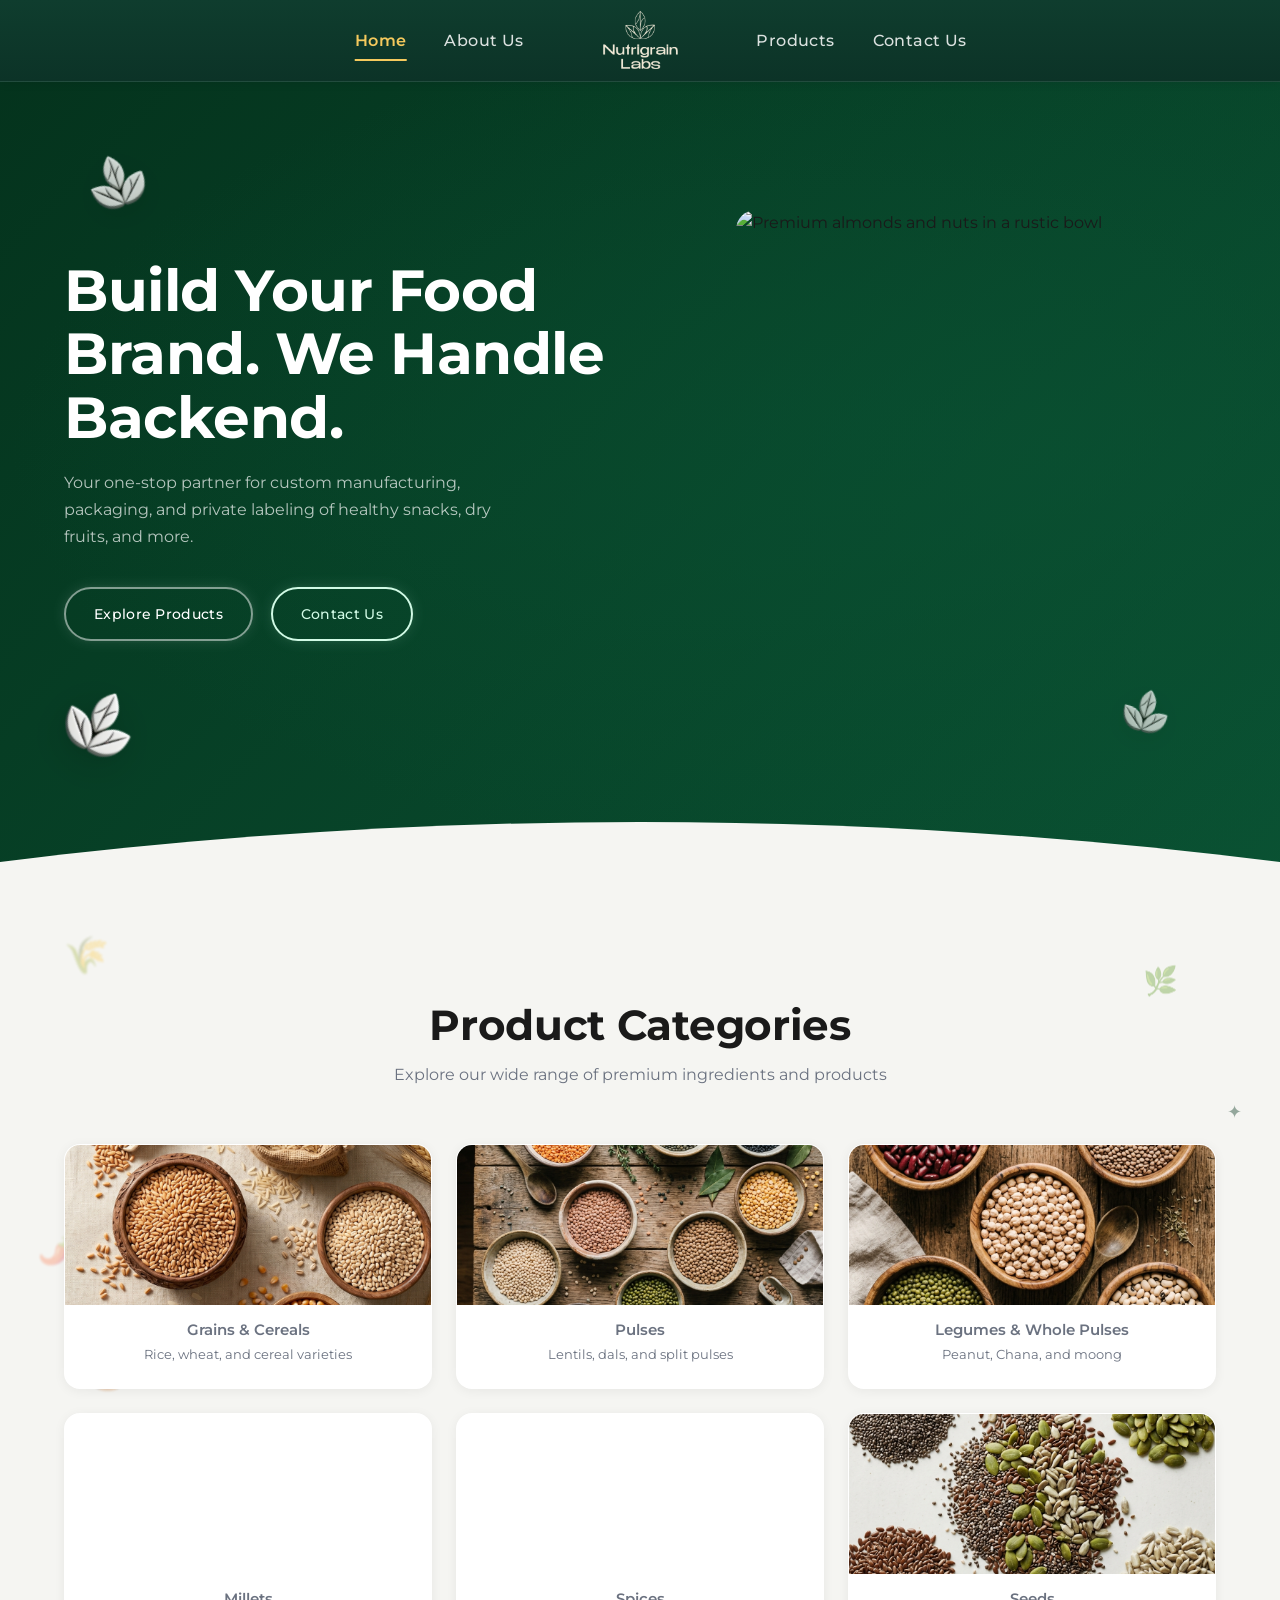
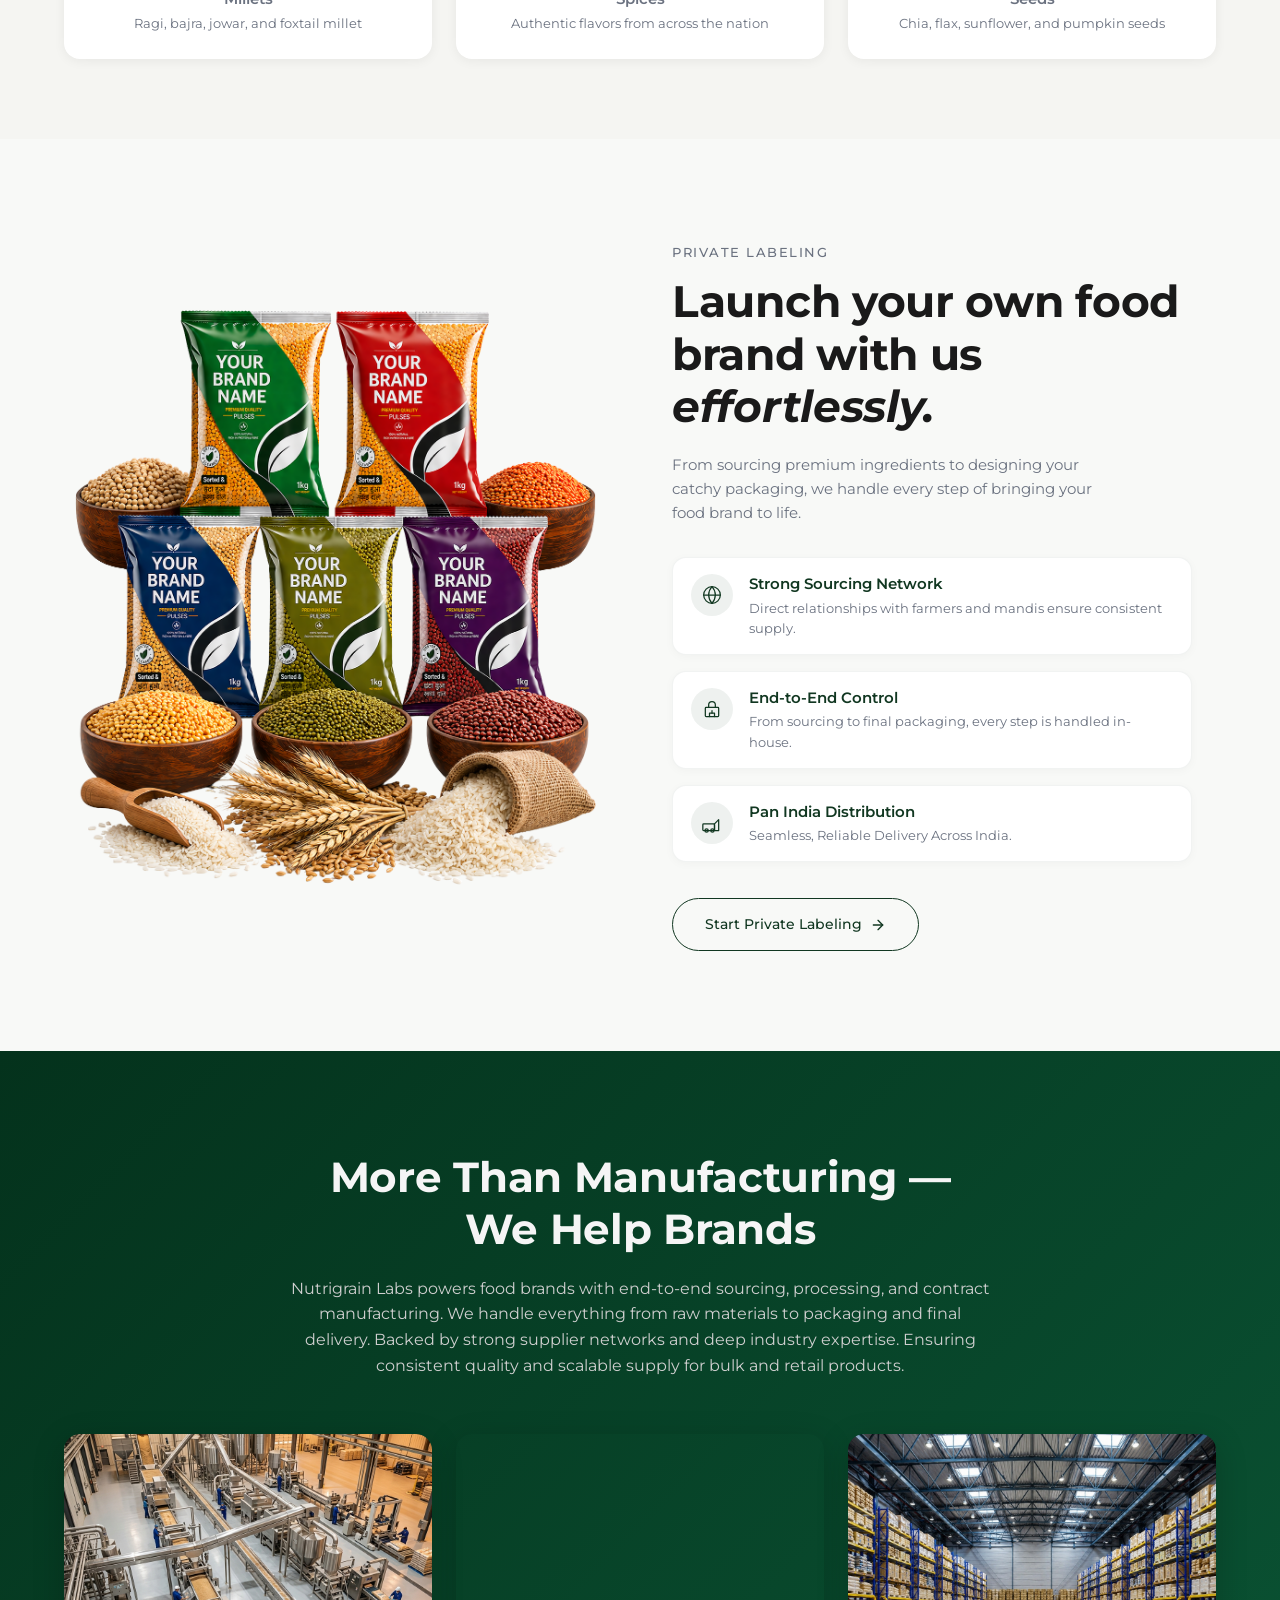
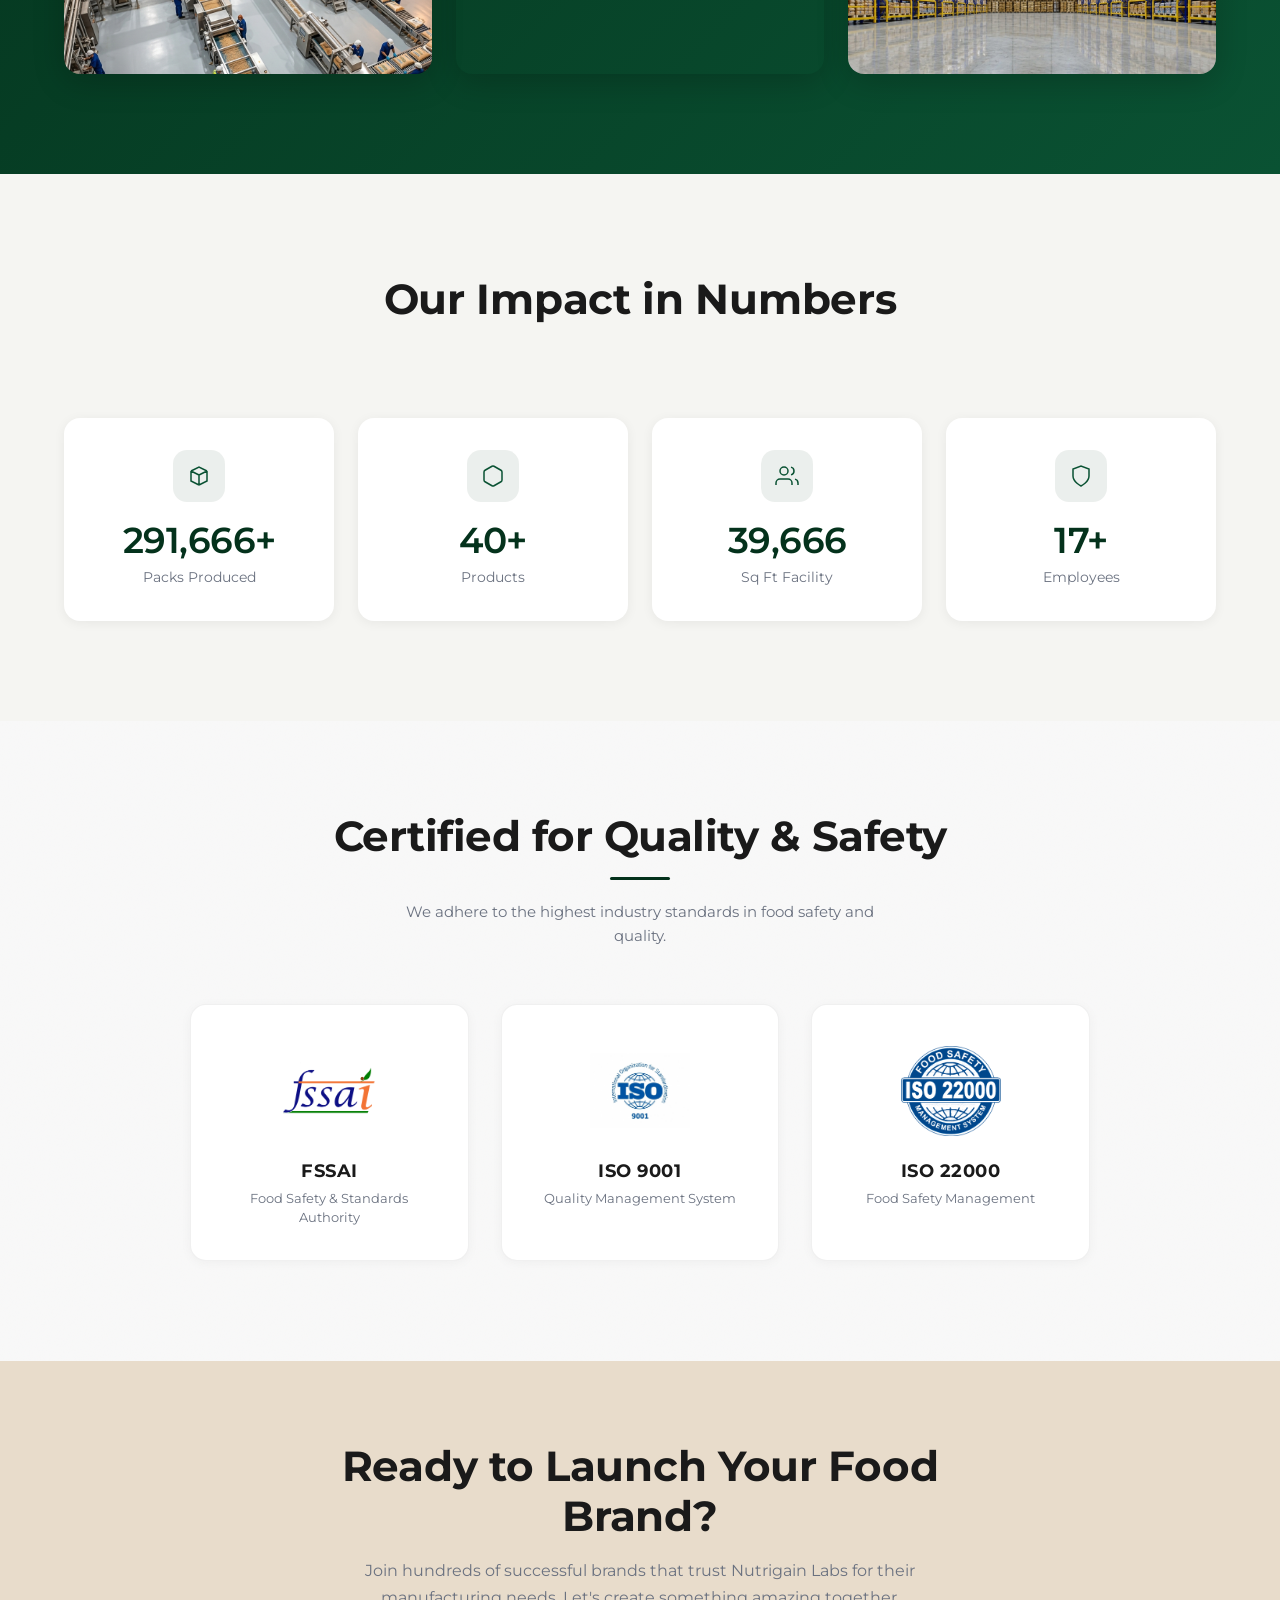
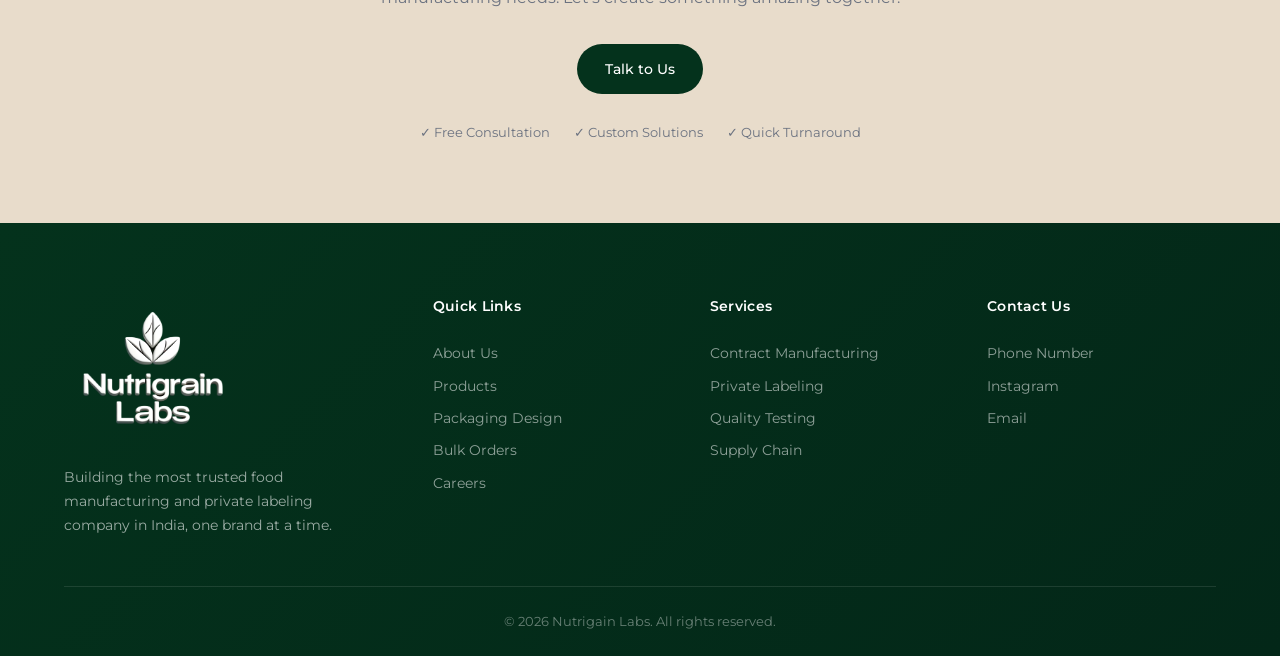
==== commit 1dc53c5d: "erfetyuuiui dfssdfsdfsfdgfsgsfdg" ====
--- a/index.html
+++ b/index.html
@@ -26,7 +26,7 @@
       </nav>
 
       <a href="index.html" class="header-logo" id="headerLogo">
-        <img src="images/header-logo.png" alt="Nutrigrain Labs" class="header-logo-img" />
+        <img src="images/header-logo.png" alt="Nutrigrain Labs" class="header-logo-img" decoding="async" />
       </a>
 
       <nav class="nav-right" id="navRight">
@@ -57,13 +57,13 @@
 
     <!-- Decorative floating 3-leaf accents (parallax + interactive) -->
     <div class="hero-leaf hero-leaf--tl" id="heroLeafTL" data-parallax-x="0.04" data-parallax-y="0.06">
-      <img src="images/leaf-accent.png" alt="" aria-hidden="true" draggable="false" />
+      <img src="images/leaf-accent.png" alt="" aria-hidden="true" draggable="false" loading="lazy" decoding="async" />
     </div>
     <div class="hero-leaf hero-leaf--tr" id="heroLeafTR" data-parallax-x="-0.05" data-parallax-y="0.08">
-      <img src="images/leaf-accent.png" alt="" aria-hidden="true" draggable="false" />
+      <img src="images/leaf-accent.png" alt="" aria-hidden="true" draggable="false" loading="lazy" decoding="async" />
     </div>
     <div class="hero-leaf hero-leaf--br" id="heroLeafBR" data-parallax-x="-0.03" data-parallax-y="-0.04">
-      <img src="images/leaf-accent.png" alt="" aria-hidden="true" draggable="false" />
+      <img src="images/leaf-accent.png" alt="" aria-hidden="true" draggable="false" loading="lazy" decoding="async" />
     </div>
     <div class="container">
       <div class="hero-content">
@@ -79,6 +79,7 @@
       <div class="hero-visual anim-slide-right">
         <div class="hero-image-wrapper">
           <img src="images/herosectionpdf.png" alt="Premium almonds and nuts in a rustic bowl"
+            loading="eager" fetchpriority="high" decoding="async"
             style="border-radius: 20px;" />
         </div>
 
@@ -112,42 +113,42 @@
         <div class="categories-grid">
           <div class="category-card reveal" data-category="grains">
             <div class="category-img">
-              <img src="images/cat-grains.png" alt="Grains and Cereals" />
+              <img src="images/cat-grains.png" alt="Grains and Cereals" loading="lazy" decoding="async" />
             </div>
             <h3>Grains &amp; Cereals</h3>
             <p>Rice, wheat, and cereal varieties</p>
           </div>
           <div class="category-card reveal reveal-delay-1" data-category="pulses">
             <div class="category-img">
-              <img src="images/cat-pulses.png" alt="Pulses" />
+              <img src="images/cat-pulses.png" alt="Pulses" loading="lazy" decoding="async" />
             </div>
             <h3>Pulses</h3>
             <p>Lentils, dals, and split pulses</p>
           </div>
           <div class="category-card reveal reveal-delay-2" data-category="legumes">
             <div class="category-img">
-              <img src="images/cat-legumes.png" alt="Legumes and Whole Pulses" />
+              <img src="images/cat-legumes.png" alt="Legumes and Whole Pulses" loading="lazy" decoding="async" />
             </div>
             <h3>Legumes &amp; Whole Pulses</h3>
             <p>Peanut, Chana, and moong</p>
           </div>
           <div class="category-card reveal reveal-delay-3" data-category="millets">
             <div class="category-img">
-              <img src="images/cat-millets.png" alt="Millets" />
+              <img src="images/cat-millets.png" alt="Millets" loading="lazy" decoding="async" />
             </div>
             <h3>Millets</h3>
             <p>Ragi, bajra, jowar, and foxtail millet</p>
           </div>
           <div class="category-card reveal reveal-delay-4" data-category="spices">
             <div class="category-img">
-              <img src="images/cat-spices.png" alt="Spices" />
+              <img src="images/cat-spices.png" alt="Spices" loading="lazy" decoding="async" />
             </div>
             <h3>Spices</h3>
             <p>Authentic flavors from across the nation</p>
           </div>
           <div class="category-card reveal reveal-delay-5" data-category="seeds">
             <div class="category-img">
-              <img src="images/cat-seeds.png" alt="Seeds" />
+              <img src="images/cat-seeds.png" alt="Seeds" loading="lazy" decoding="async" />
             </div>
             <h3>Seeds</h3>
             <p>Chia, flax, sunflower, and pumpkin seeds</p>
@@ -164,7 +165,7 @@
         <!-- Left: Image -->
         <div class="sol-visual reveal-left">
           <div class="sol-image-wrapper">
-            <img src="images/multipackagingwithoutbg.png" alt="Nature's finest grains, pulses, millets and spices" />
+            <img src="images/multipackagingwithoutbg.png" alt="Nature's finest grains, pulses, millets and spices" loading="lazy" decoding="async" />
           </div>
         </div>
 
@@ -252,13 +253,13 @@
       </div>
       <div class="brand-strips">
         <div class="brand-strip brand-strip-1 reveal">
-          <img src="images/brand-1.png" alt="Food manufacturing facility" />
+          <img src="images/brand-1.png" alt="Food manufacturing facility" loading="lazy" decoding="async" />
         </div>
         <div class="brand-strip brand-strip-2 reveal">
           <video src="images/hands.mp4" autoplay loop muted playsinline></video>
         </div>
         <div class="brand-strip brand-strip-3 reveal">
-          <img src="images/brand-3.jpg" alt="Large-scale warehouse and distribution facility" />
+          <img src="images/brand-3.jpg" alt="Large-scale warehouse and distribution facility" loading="lazy" decoding="async" />
         </div>
       </div>
     </div>
@@ -330,7 +331,7 @@
         <!-- FSSAI -->
         <div class="cert-card">
           <div class="cert-icon">
-            <img src="images/cert-fssai.png" alt="FSSAI Certified" />
+            <img src="images/cert-fssai.png" alt="FSSAI Certified" loading="lazy" decoding="async" />
           </div>
           <h3 class="cert-name">FSSAI</h3>
           <p class="cert-label">Food Safety &amp; Standards Authority</p>
@@ -339,7 +340,7 @@
         <!-- ISO 9001 -->
         <div class="cert-card">
           <div class="cert-icon">
-            <img src="images/cert-iso9001.jpg" alt="ISO 9001 Certified" />
+            <img src="images/cert-iso9001.jpg" alt="ISO 9001 Certified" loading="lazy" decoding="async" />
           </div>
           <h3 class="cert-name">ISO 9001</h3>
           <p class="cert-label">Quality Management System</p>
@@ -348,7 +349,7 @@
         <!-- ISO 22000 -->
         <div class="cert-card">
           <div class="cert-icon">
-            <img src="images/cert-iso22000.png" alt="ISO 22000 Certified" />
+            <img src="images/cert-iso22000.png" alt="ISO 22000 Certified" loading="lazy" decoding="async" />
           </div>
           <h3 class="cert-name">ISO 22000</h3>
           <p class="cert-label">Food Safety Management</p>
@@ -383,7 +384,7 @@
       <div class="footer-grid">
         <div class="footer-brand">
           <a href="index.html" class="logo footer-logo">
-            <img src="images/footer-logo.png" alt="Nutrigrain Labs" class="footer-logo-img" />
+            <img src="images/footer-logo.png" alt="Nutrigrain Labs" class="footer-logo-img" loading="lazy" decoding="async" />
           </a>
           <p class="footer-desc">Building the most trusted food manufacturing and private labeling company in India, one
             brand at a time.</p>
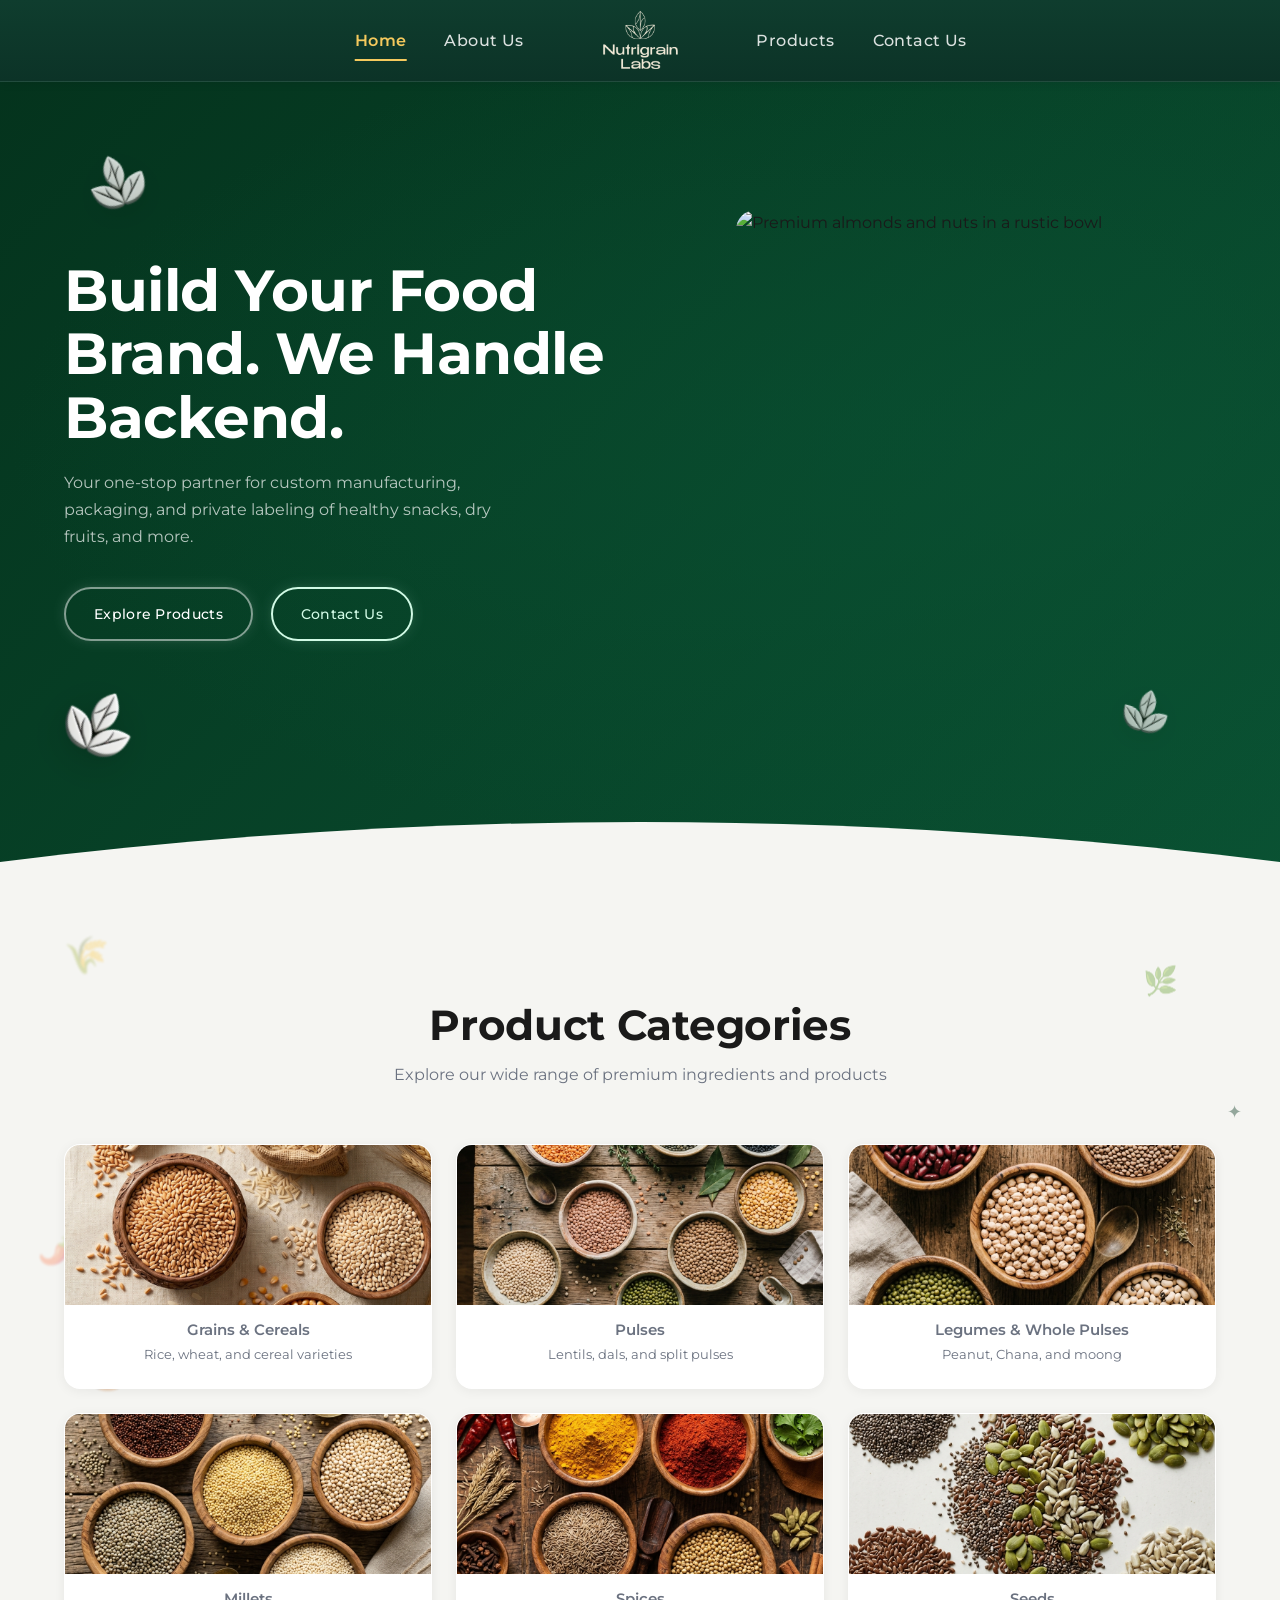
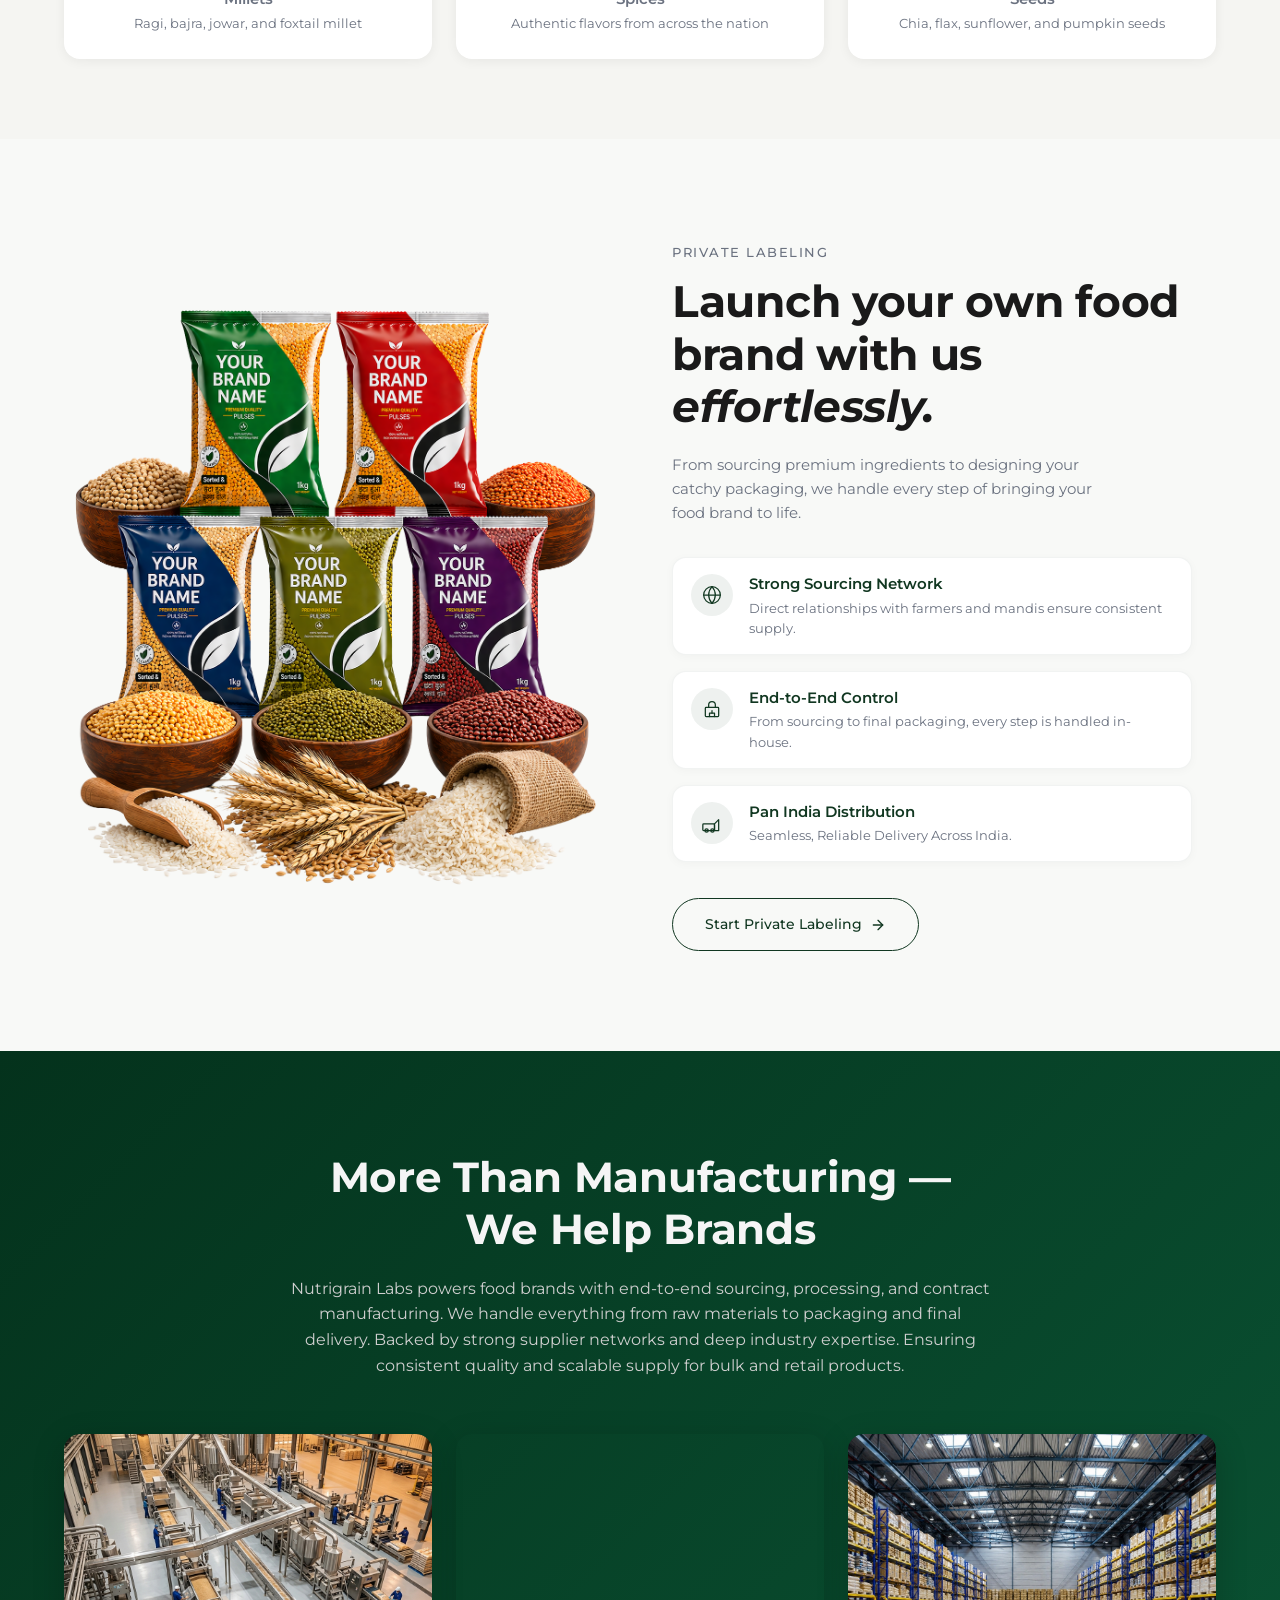
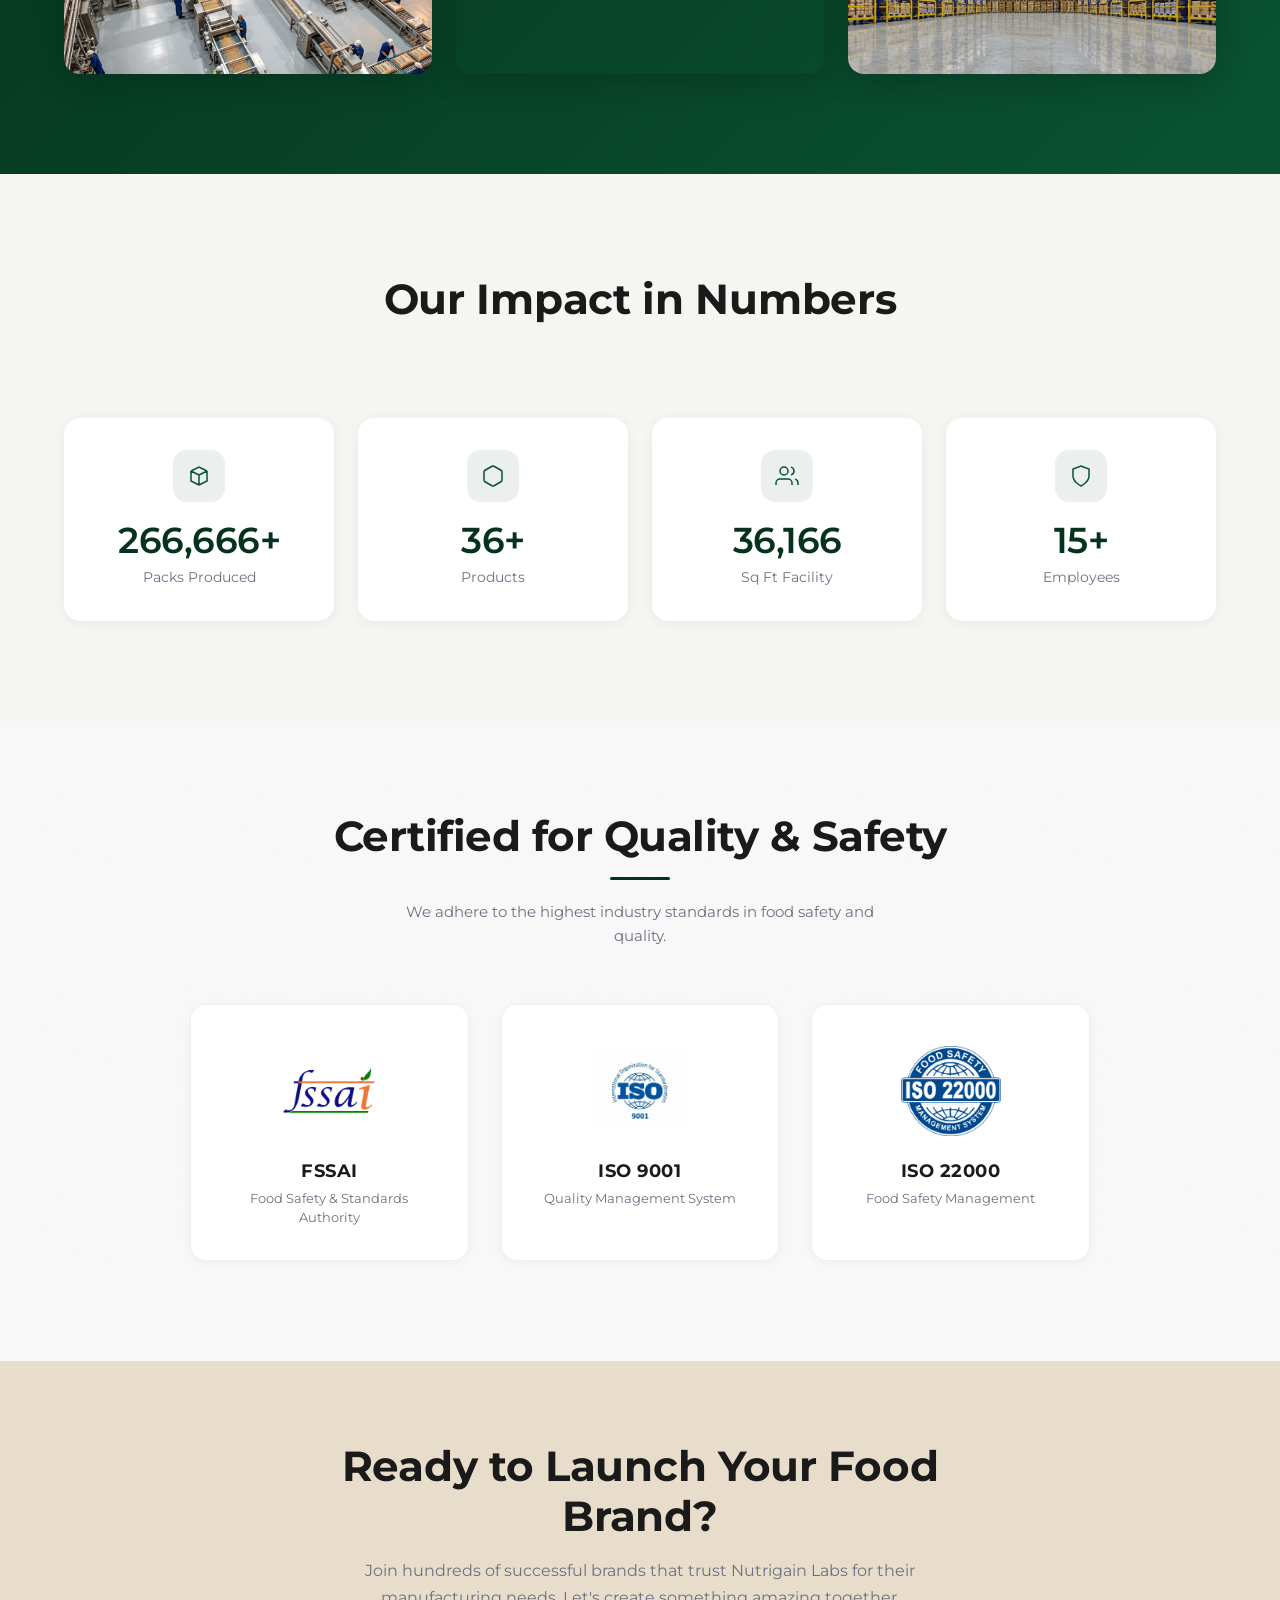
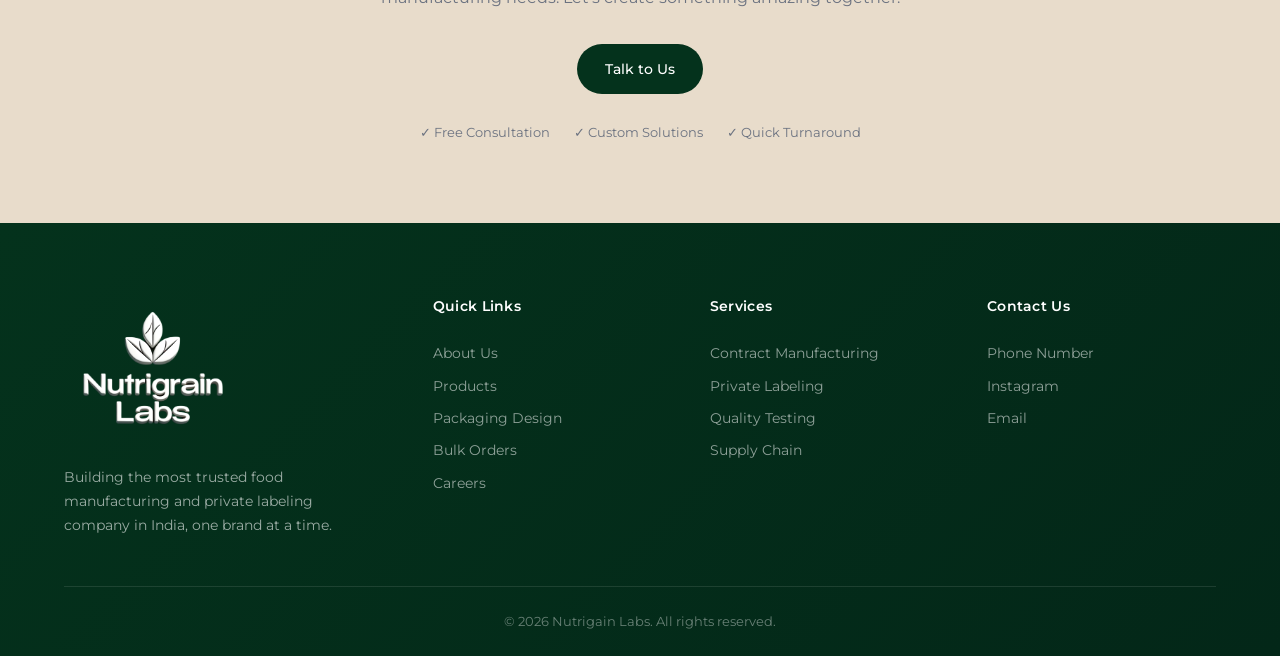
==== commit dd0e629d: "dsfsdfsdf dfdsfdsf" ====
--- a/index.html
+++ b/index.html
@@ -26,7 +26,7 @@
       </nav>
 
       <a href="index.html" class="header-logo" id="headerLogo">
-        <img src="images/header-logo.png" alt="Nutrigrain Labs" class="header-logo-img" decoding="async" />
+        <img src="images/header-logo.png" alt="Nutrigrain Labs" class="header-logo-img" />
       </a>
 
       <nav class="nav-right" id="navRight">
@@ -57,13 +57,13 @@
 
     <!-- Decorative floating 3-leaf accents (parallax + interactive) -->
     <div class="hero-leaf hero-leaf--tl" id="heroLeafTL" data-parallax-x="0.04" data-parallax-y="0.06">
-      <img src="images/leaf-accent.png" alt="" aria-hidden="true" draggable="false" loading="lazy" decoding="async" />
+      <img src="images/leaf-accent.png" alt="" aria-hidden="true" draggable="false" />
     </div>
     <div class="hero-leaf hero-leaf--tr" id="heroLeafTR" data-parallax-x="-0.05" data-parallax-y="0.08">
-      <img src="images/leaf-accent.png" alt="" aria-hidden="true" draggable="false" loading="lazy" decoding="async" />
+      <img src="images/leaf-accent.png" alt="" aria-hidden="true" draggable="false" />
     </div>
     <div class="hero-leaf hero-leaf--br" id="heroLeafBR" data-parallax-x="-0.03" data-parallax-y="-0.04">
-      <img src="images/leaf-accent.png" alt="" aria-hidden="true" draggable="false" loading="lazy" decoding="async" />
+      <img src="images/leaf-accent.png" alt="" aria-hidden="true" draggable="false" />
     </div>
     <div class="container">
       <div class="hero-content">
@@ -79,7 +79,6 @@
       <div class="hero-visual anim-slide-right">
         <div class="hero-image-wrapper">
           <img src="images/herosectionpdf.png" alt="Premium almonds and nuts in a rustic bowl"
-            loading="eager" fetchpriority="high" decoding="async"
             style="border-radius: 20px;" />
         </div>
 
@@ -113,42 +112,42 @@
         <div class="categories-grid">
           <div class="category-card reveal" data-category="grains">
             <div class="category-img">
-              <img src="images/cat-grains.png" alt="Grains and Cereals" loading="lazy" decoding="async" />
+              <img src="images/cat-grains.png" alt="Grains and Cereals" />
             </div>
             <h3>Grains &amp; Cereals</h3>
             <p>Rice, wheat, and cereal varieties</p>
           </div>
           <div class="category-card reveal reveal-delay-1" data-category="pulses">
             <div class="category-img">
-              <img src="images/cat-pulses.png" alt="Pulses" loading="lazy" decoding="async" />
+              <img src="images/cat-pulses.png" alt="Pulses" />
             </div>
             <h3>Pulses</h3>
             <p>Lentils, dals, and split pulses</p>
           </div>
           <div class="category-card reveal reveal-delay-2" data-category="legumes">
             <div class="category-img">
-              <img src="images/cat-legumes.png" alt="Legumes and Whole Pulses" loading="lazy" decoding="async" />
+              <img src="images/cat-legumes.png" alt="Legumes and Whole Pulses" />
             </div>
             <h3>Legumes &amp; Whole Pulses</h3>
             <p>Peanut, Chana, and moong</p>
           </div>
           <div class="category-card reveal reveal-delay-3" data-category="millets">
             <div class="category-img">
-              <img src="images/cat-millets.png" alt="Millets" loading="lazy" decoding="async" />
+              <img src="images/cat-millets.png" alt="Millets" />
             </div>
             <h3>Millets</h3>
             <p>Ragi, bajra, jowar, and foxtail millet</p>
           </div>
           <div class="category-card reveal reveal-delay-4" data-category="spices">
             <div class="category-img">
-              <img src="images/cat-spices.png" alt="Spices" loading="lazy" decoding="async" />
+              <img src="images/cat-spices.png" alt="Spices" />
             </div>
             <h3>Spices</h3>
             <p>Authentic flavors from across the nation</p>
           </div>
           <div class="category-card reveal reveal-delay-5" data-category="seeds">
             <div class="category-img">
-              <img src="images/cat-seeds.png" alt="Seeds" loading="lazy" decoding="async" />
+              <img src="images/cat-seeds.png" alt="Seeds" />
             </div>
             <h3>Seeds</h3>
             <p>Chia, flax, sunflower, and pumpkin seeds</p>
@@ -165,7 +164,7 @@
         <!-- Left: Image -->
         <div class="sol-visual reveal-left">
           <div class="sol-image-wrapper">
-            <img src="images/multipackagingwithoutbg.png" alt="Nature's finest grains, pulses, millets and spices" loading="lazy" decoding="async" />
+            <img src="images/multipackagingwithoutbg.png" alt="Nature's finest grains, pulses, millets and spices" />
           </div>
         </div>
 
@@ -253,13 +252,13 @@
       </div>
       <div class="brand-strips">
         <div class="brand-strip brand-strip-1 reveal">
-          <img src="images/brand-1.png" alt="Food manufacturing facility" loading="lazy" decoding="async" />
+          <img src="images/brand-1.png" alt="Food manufacturing facility" />
         </div>
         <div class="brand-strip brand-strip-2 reveal">
           <video src="images/hands.mp4" autoplay loop muted playsinline></video>
         </div>
         <div class="brand-strip brand-strip-3 reveal">
-          <img src="images/brand-3.jpg" alt="Large-scale warehouse and distribution facility" loading="lazy" decoding="async" />
+          <img src="images/brand-3.jpg" alt="Large-scale warehouse and distribution facility" />
         </div>
       </div>
     </div>
@@ -331,7 +330,7 @@
         <!-- FSSAI -->
         <div class="cert-card">
           <div class="cert-icon">
-            <img src="images/cert-fssai.png" alt="FSSAI Certified" loading="lazy" decoding="async" />
+            <img src="images/cert-fssai.png" alt="FSSAI Certified" />
           </div>
           <h3 class="cert-name">FSSAI</h3>
           <p class="cert-label">Food Safety &amp; Standards Authority</p>
@@ -340,7 +339,7 @@
         <!-- ISO 9001 -->
         <div class="cert-card">
           <div class="cert-icon">
-            <img src="images/cert-iso9001.jpg" alt="ISO 9001 Certified" loading="lazy" decoding="async" />
+            <img src="images/cert-iso9001.jpg" alt="ISO 9001 Certified" />
           </div>
           <h3 class="cert-name">ISO 9001</h3>
           <p class="cert-label">Quality Management System</p>
@@ -349,7 +348,7 @@
         <!-- ISO 22000 -->
         <div class="cert-card">
           <div class="cert-icon">
-            <img src="images/cert-iso22000.png" alt="ISO 22000 Certified" loading="lazy" decoding="async" />
+            <img src="images/cert-iso22000.png" alt="ISO 22000 Certified" />
           </div>
           <h3 class="cert-name">ISO 22000</h3>
           <p class="cert-label">Food Safety Management</p>
@@ -384,7 +383,7 @@
       <div class="footer-grid">
         <div class="footer-brand">
           <a href="index.html" class="logo footer-logo">
-            <img src="images/footer-logo.png" alt="Nutrigrain Labs" class="footer-logo-img" loading="lazy" decoding="async" />
+            <img src="images/footer-logo.png" alt="Nutrigrain Labs" class="footer-logo-img" />
           </a>
           <p class="footer-desc">Building the most trusted food manufacturing and private labeling company in India, one
             brand at a time.</p>
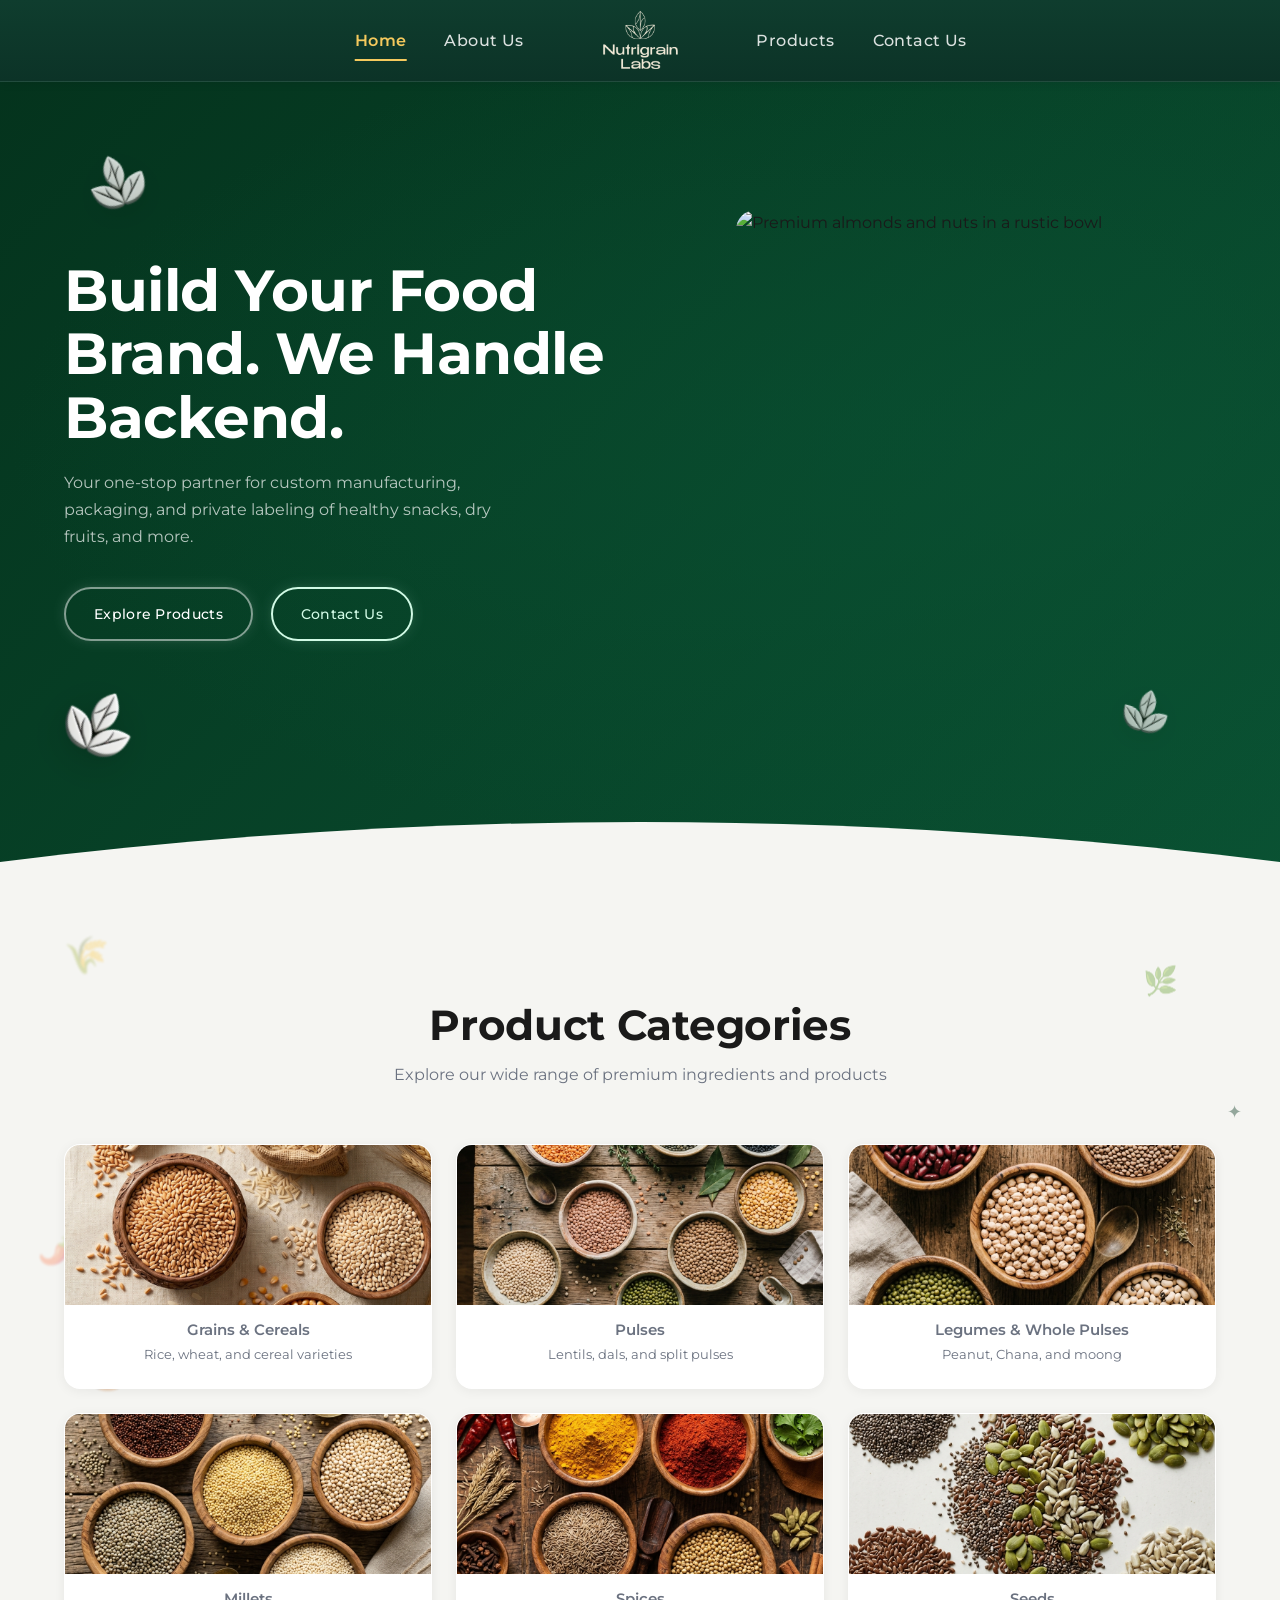
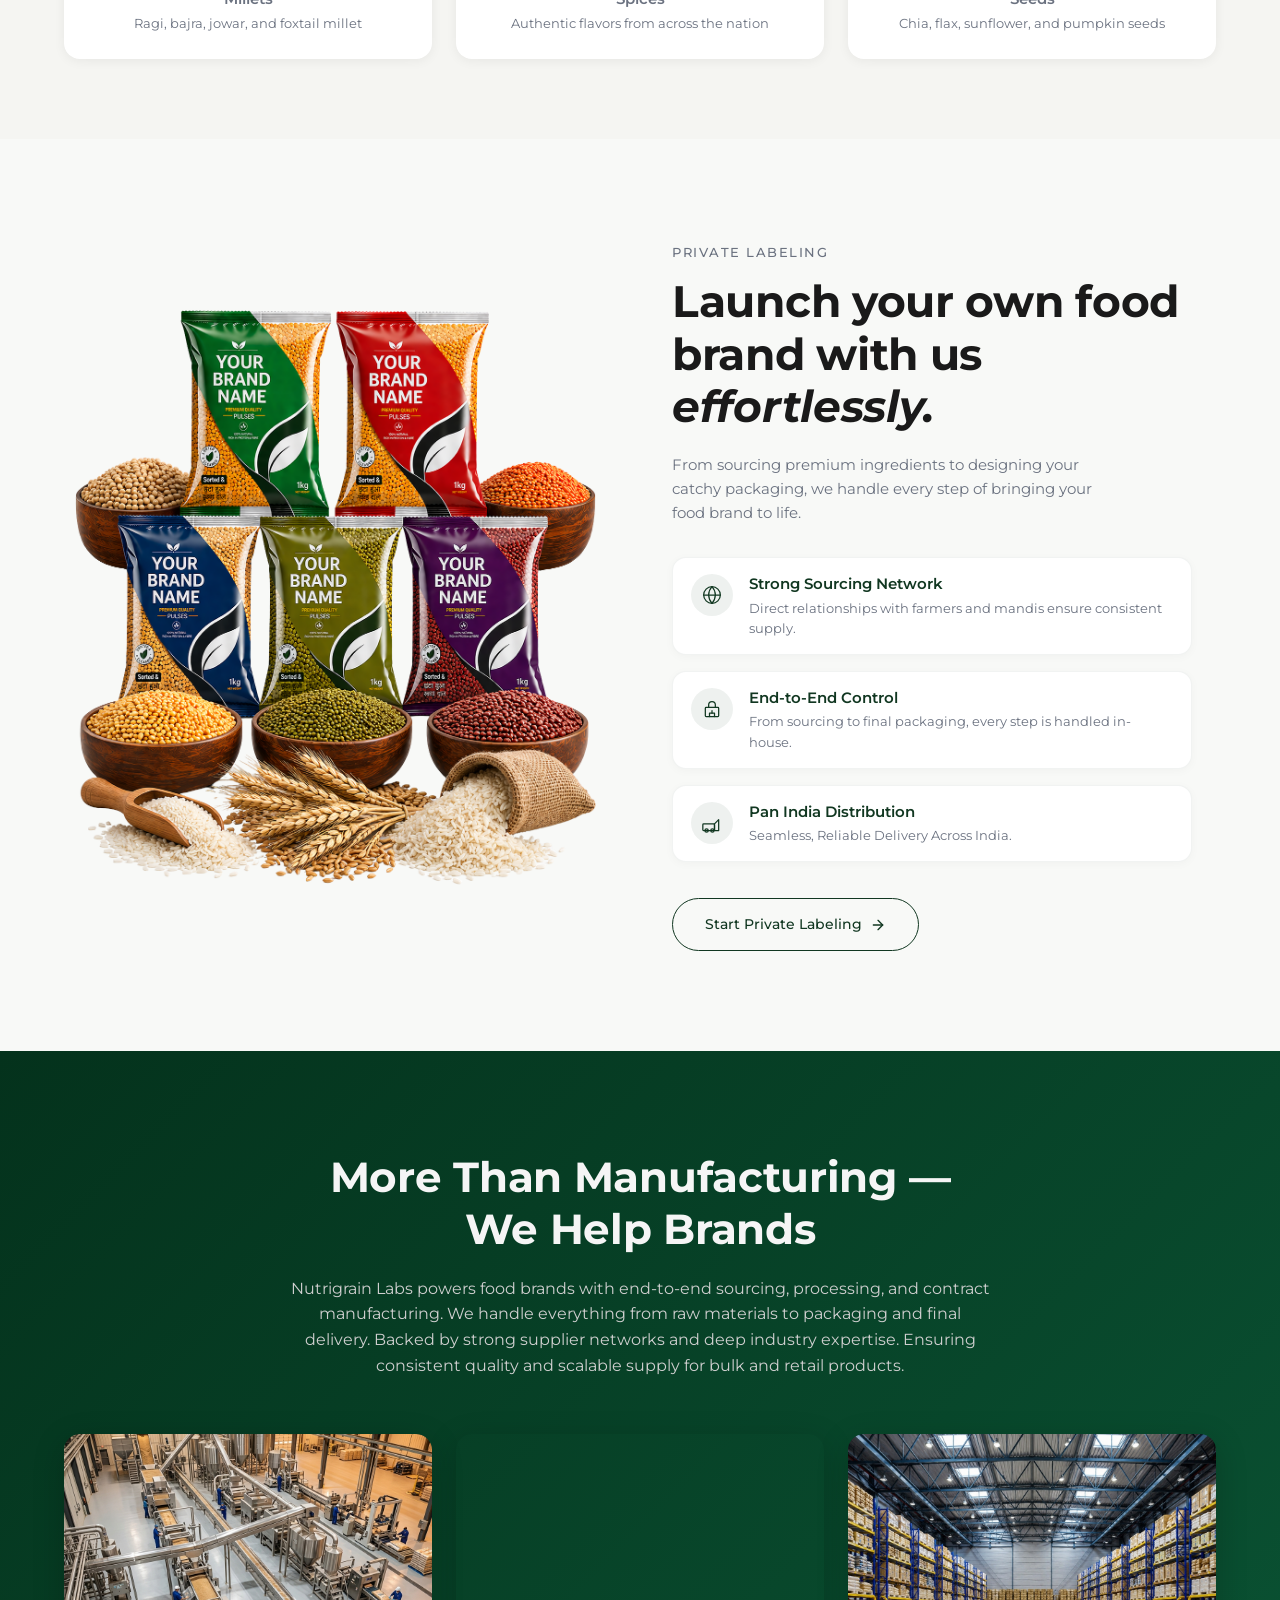
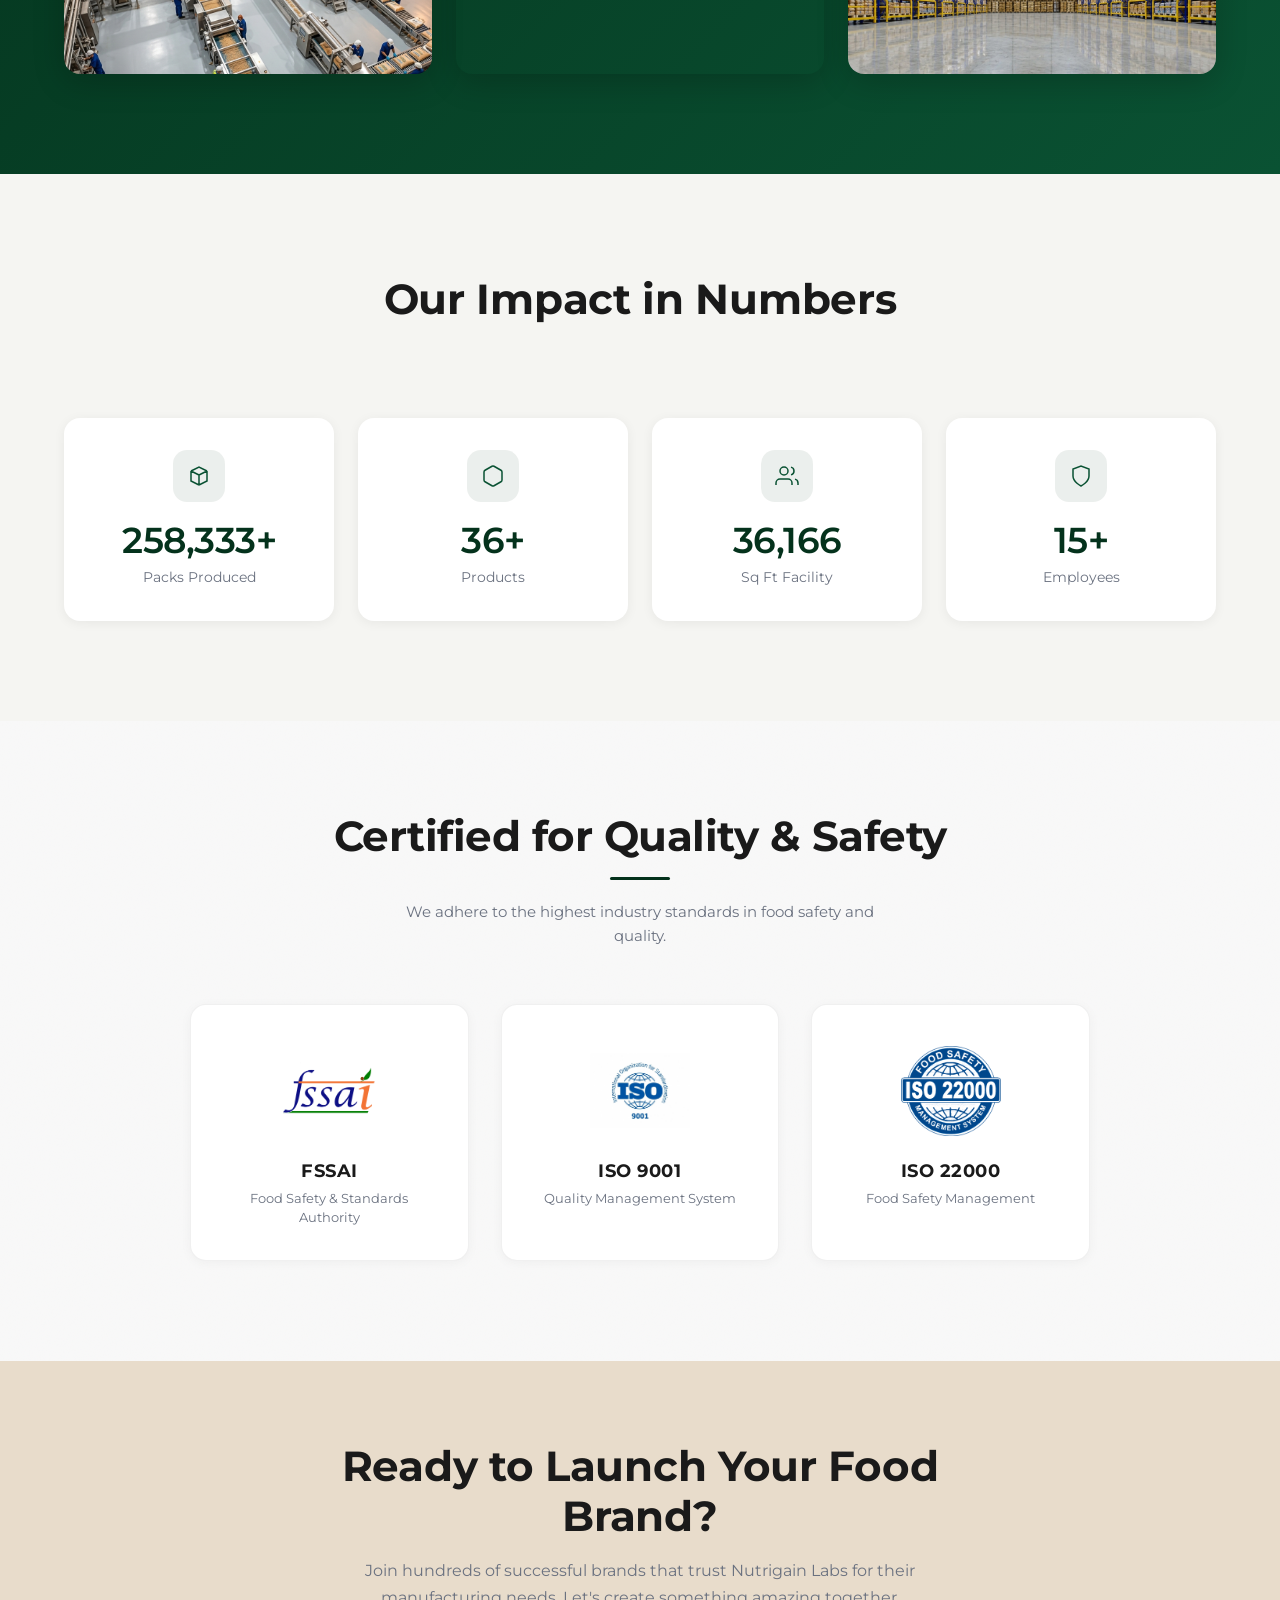
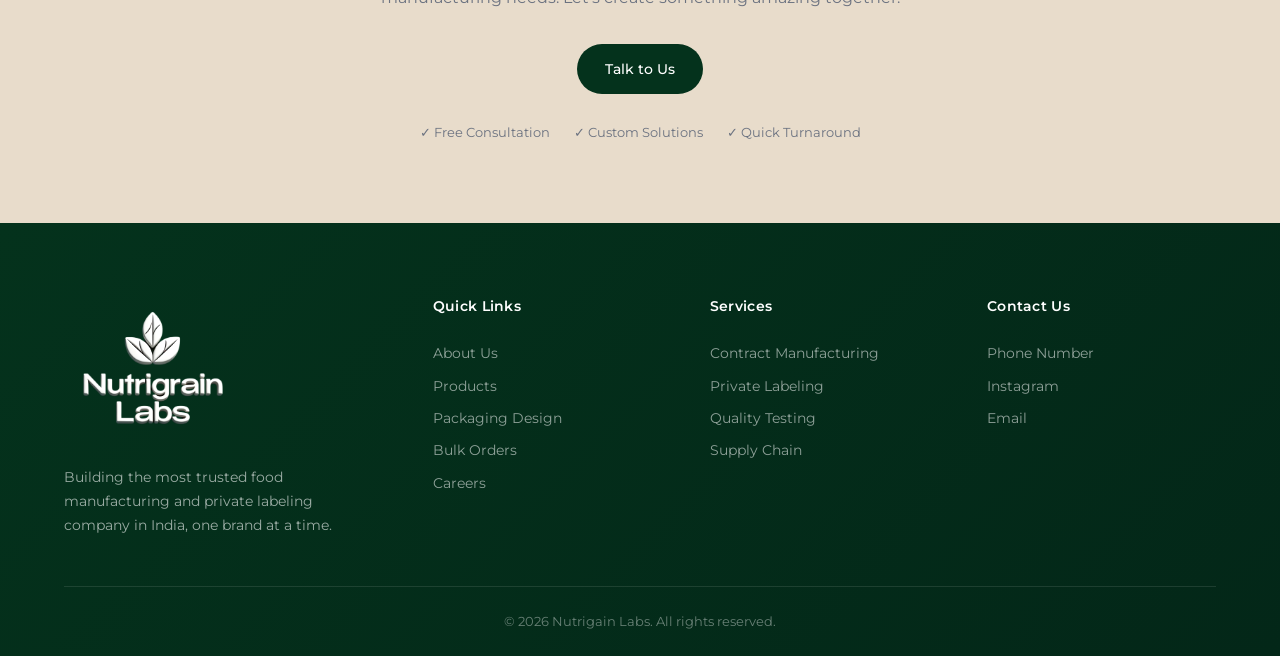
==== commit 5df987aa: "cdnchrec vfdfgdff" ====
--- a/index.html
+++ b/index.html
@@ -78,7 +78,7 @@
       </div>
       <div class="hero-visual anim-slide-right">
         <div class="hero-image-wrapper">
-          <img src="images/herosectionpdf.png" alt="Premium almonds and nuts in a rustic bowl"
+          <img src="https://ik.imagekit.io/detqelprojectszxcv/images/herosectionpdf.png" alt="Premium almonds and nuts in a rustic bowl"
             style="border-radius: 20px;" />
         </div>
 
